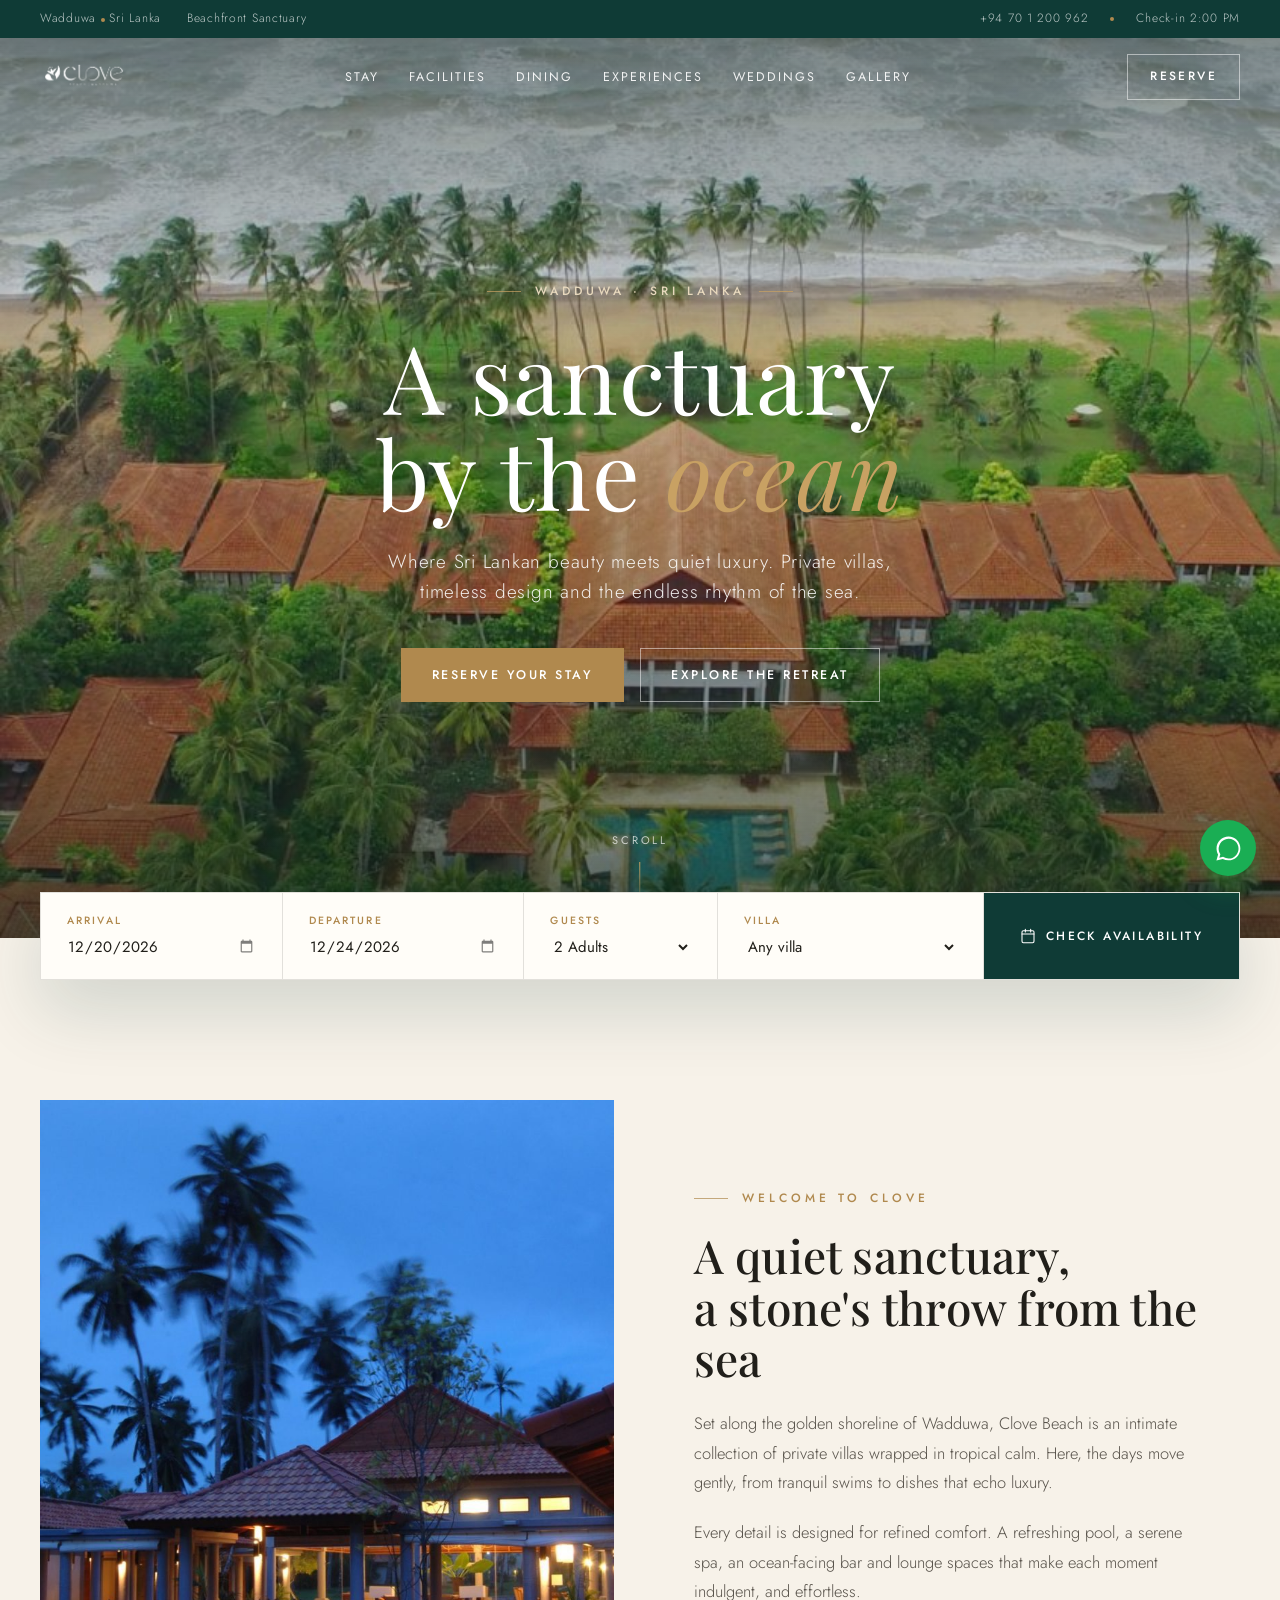
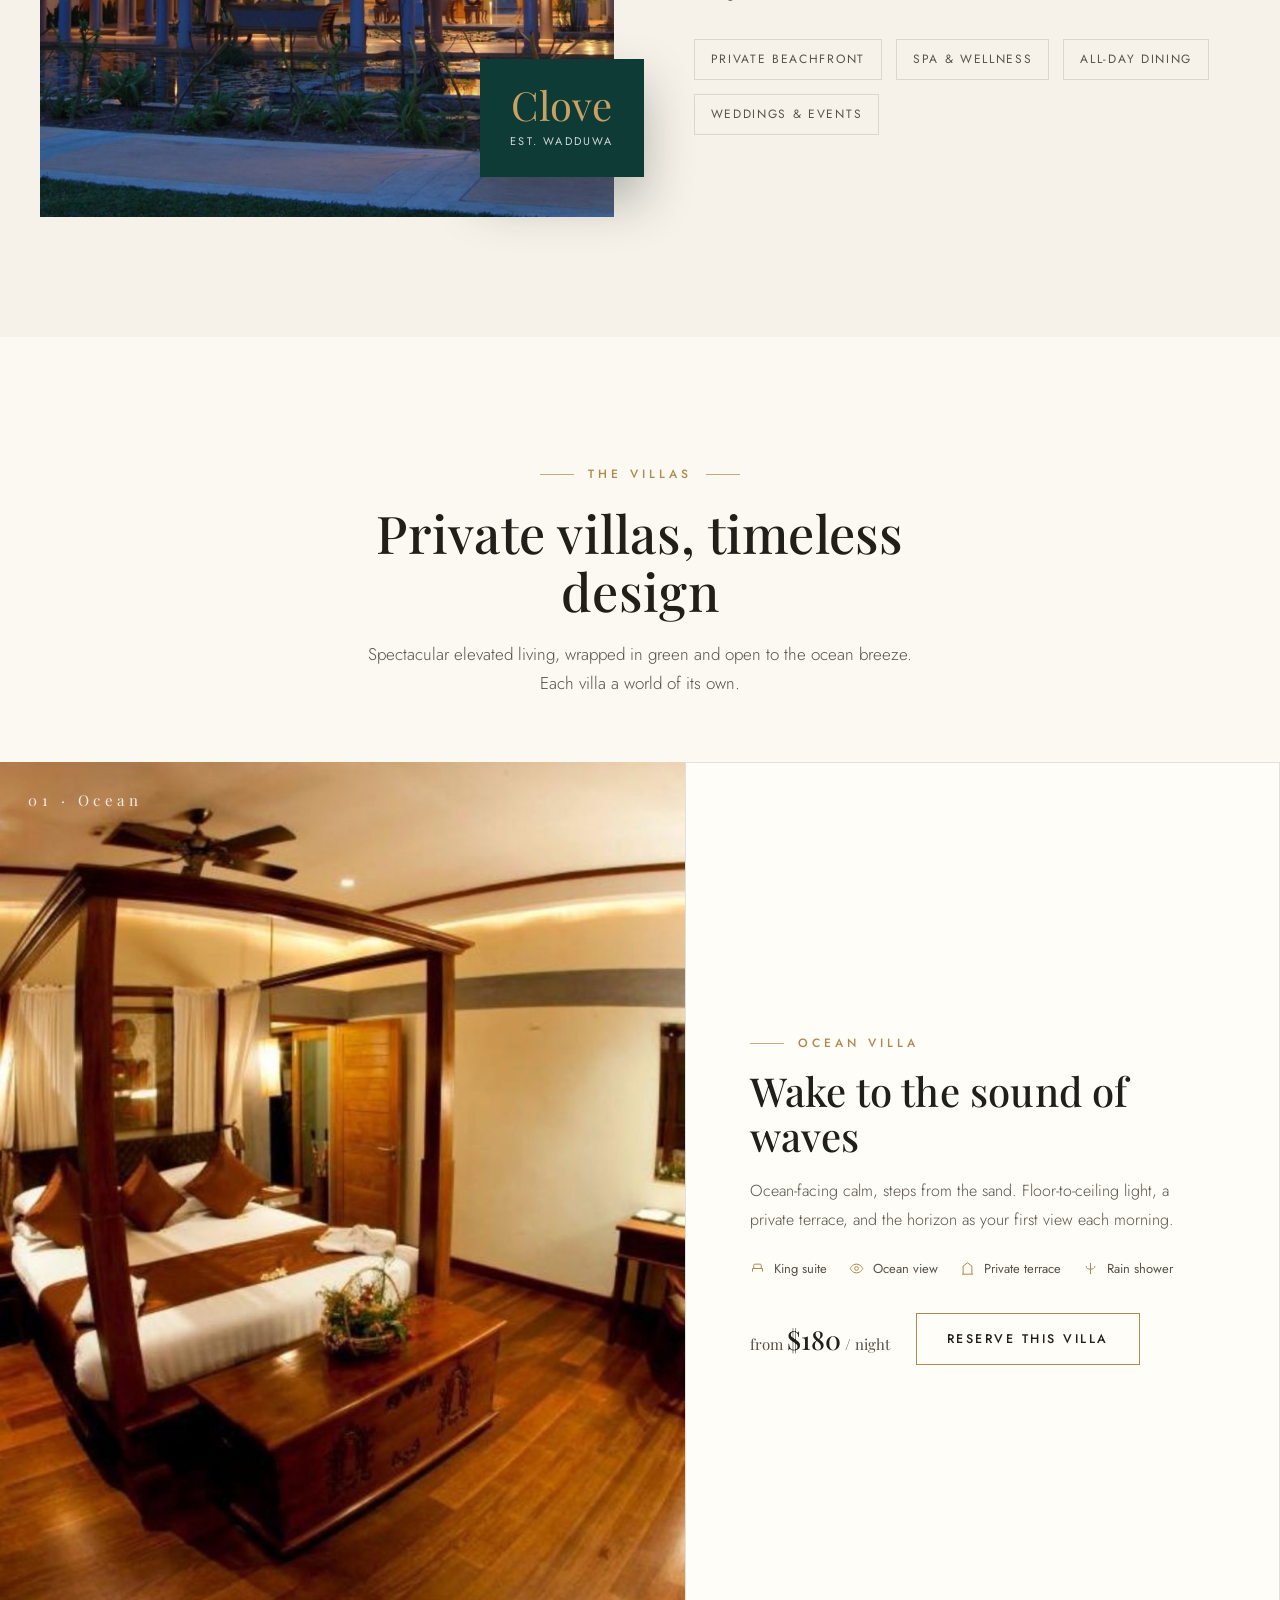
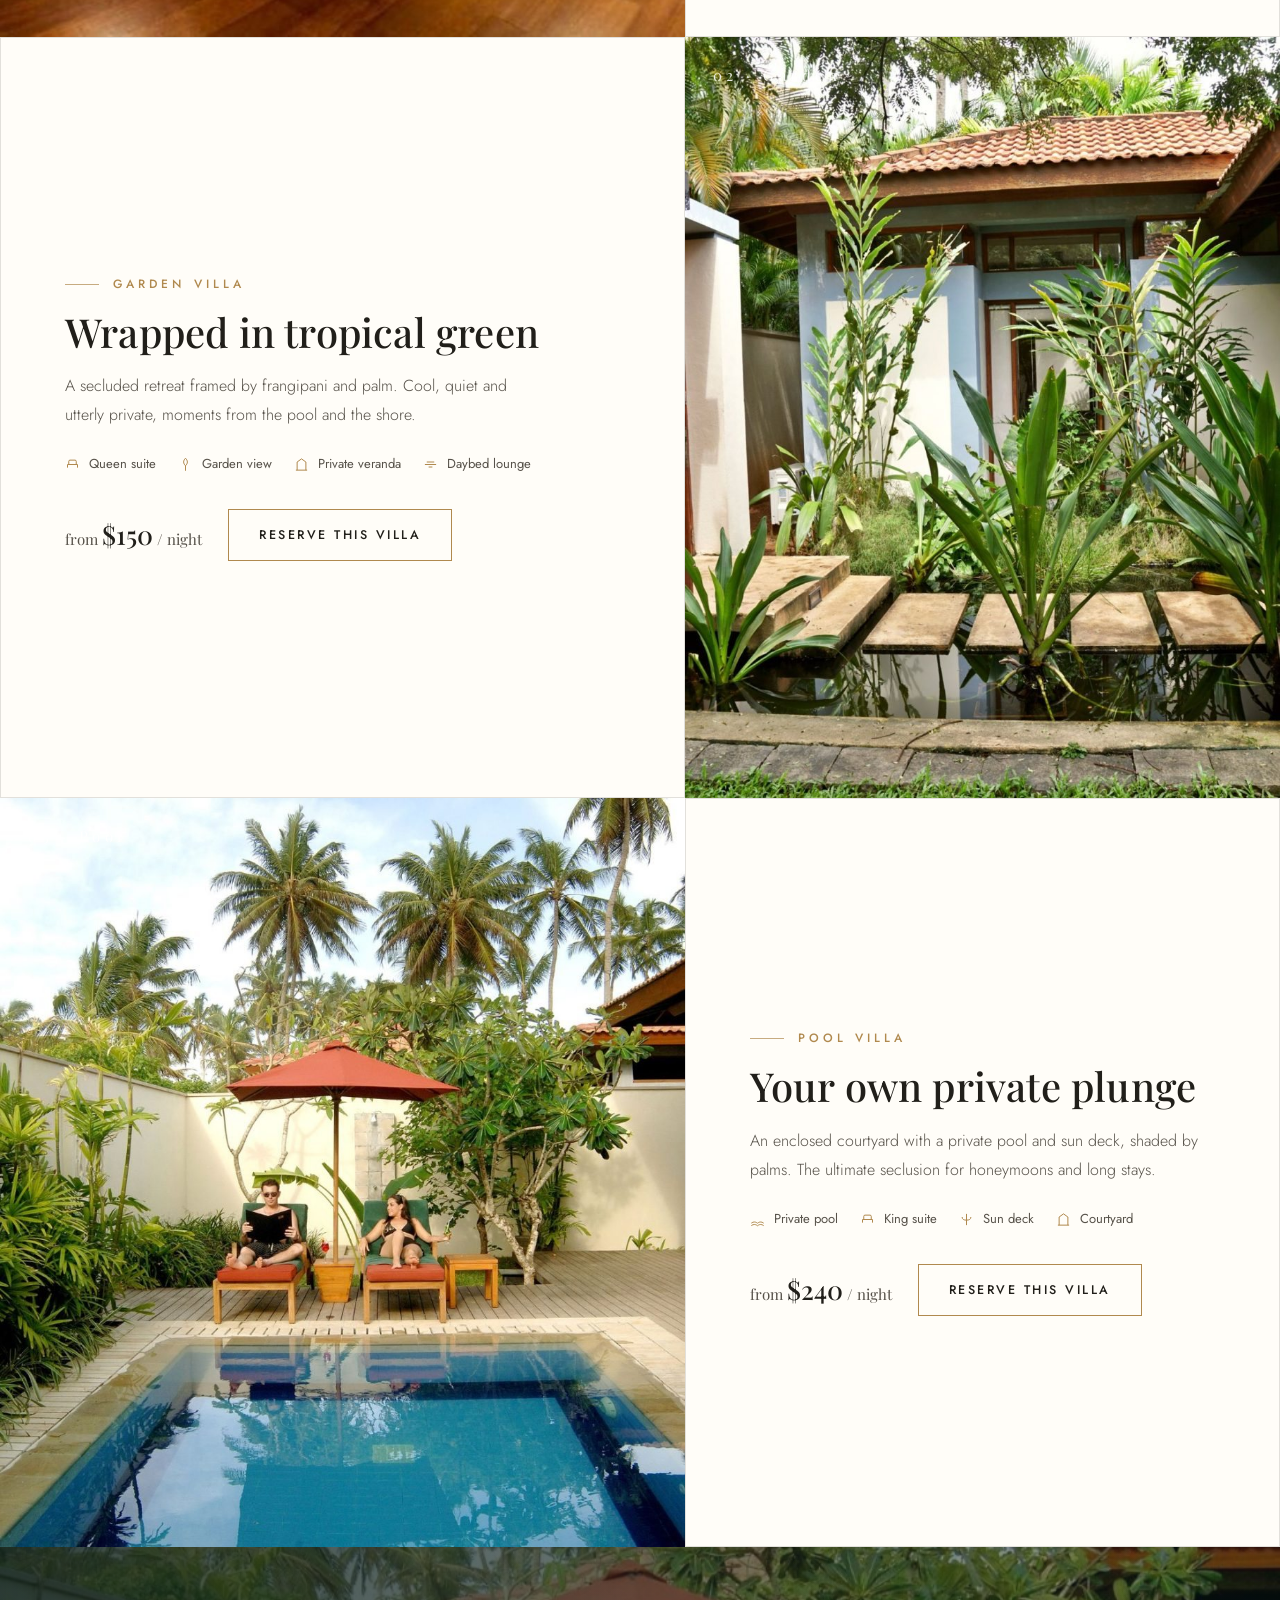
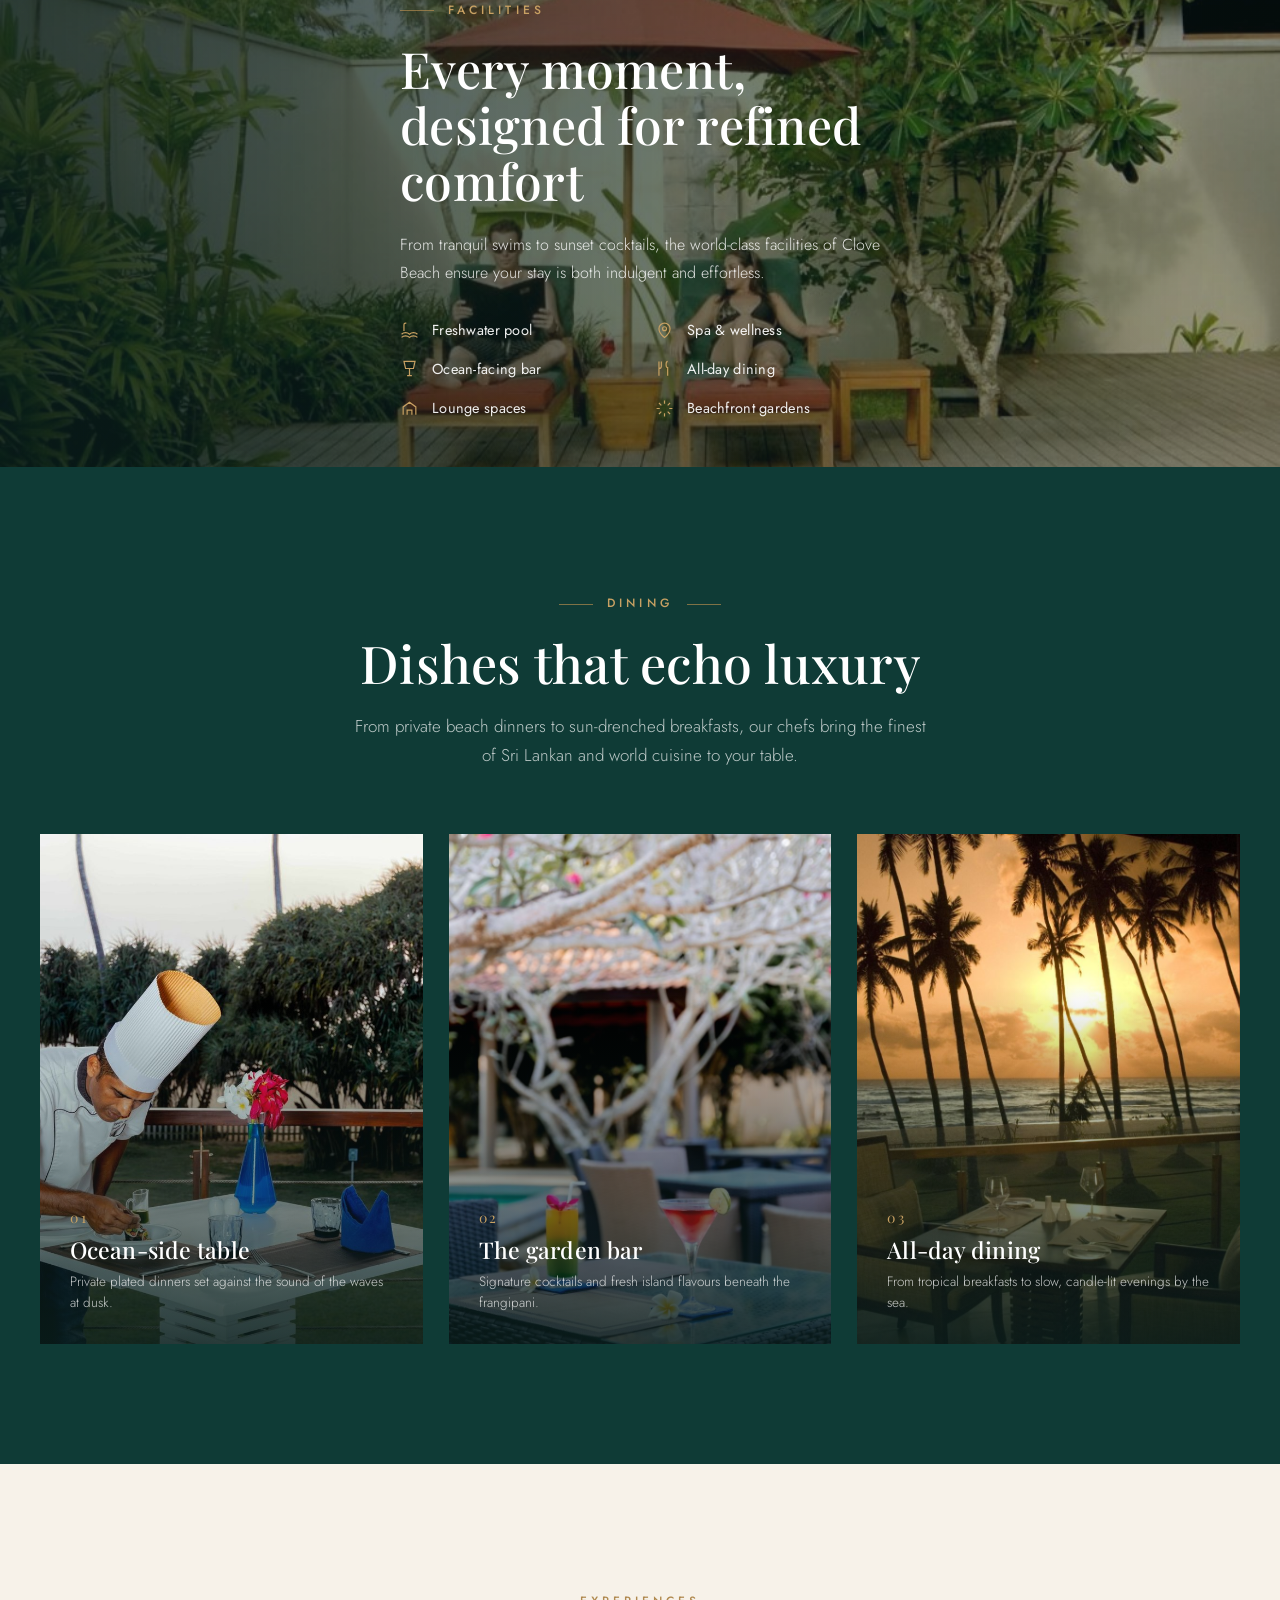
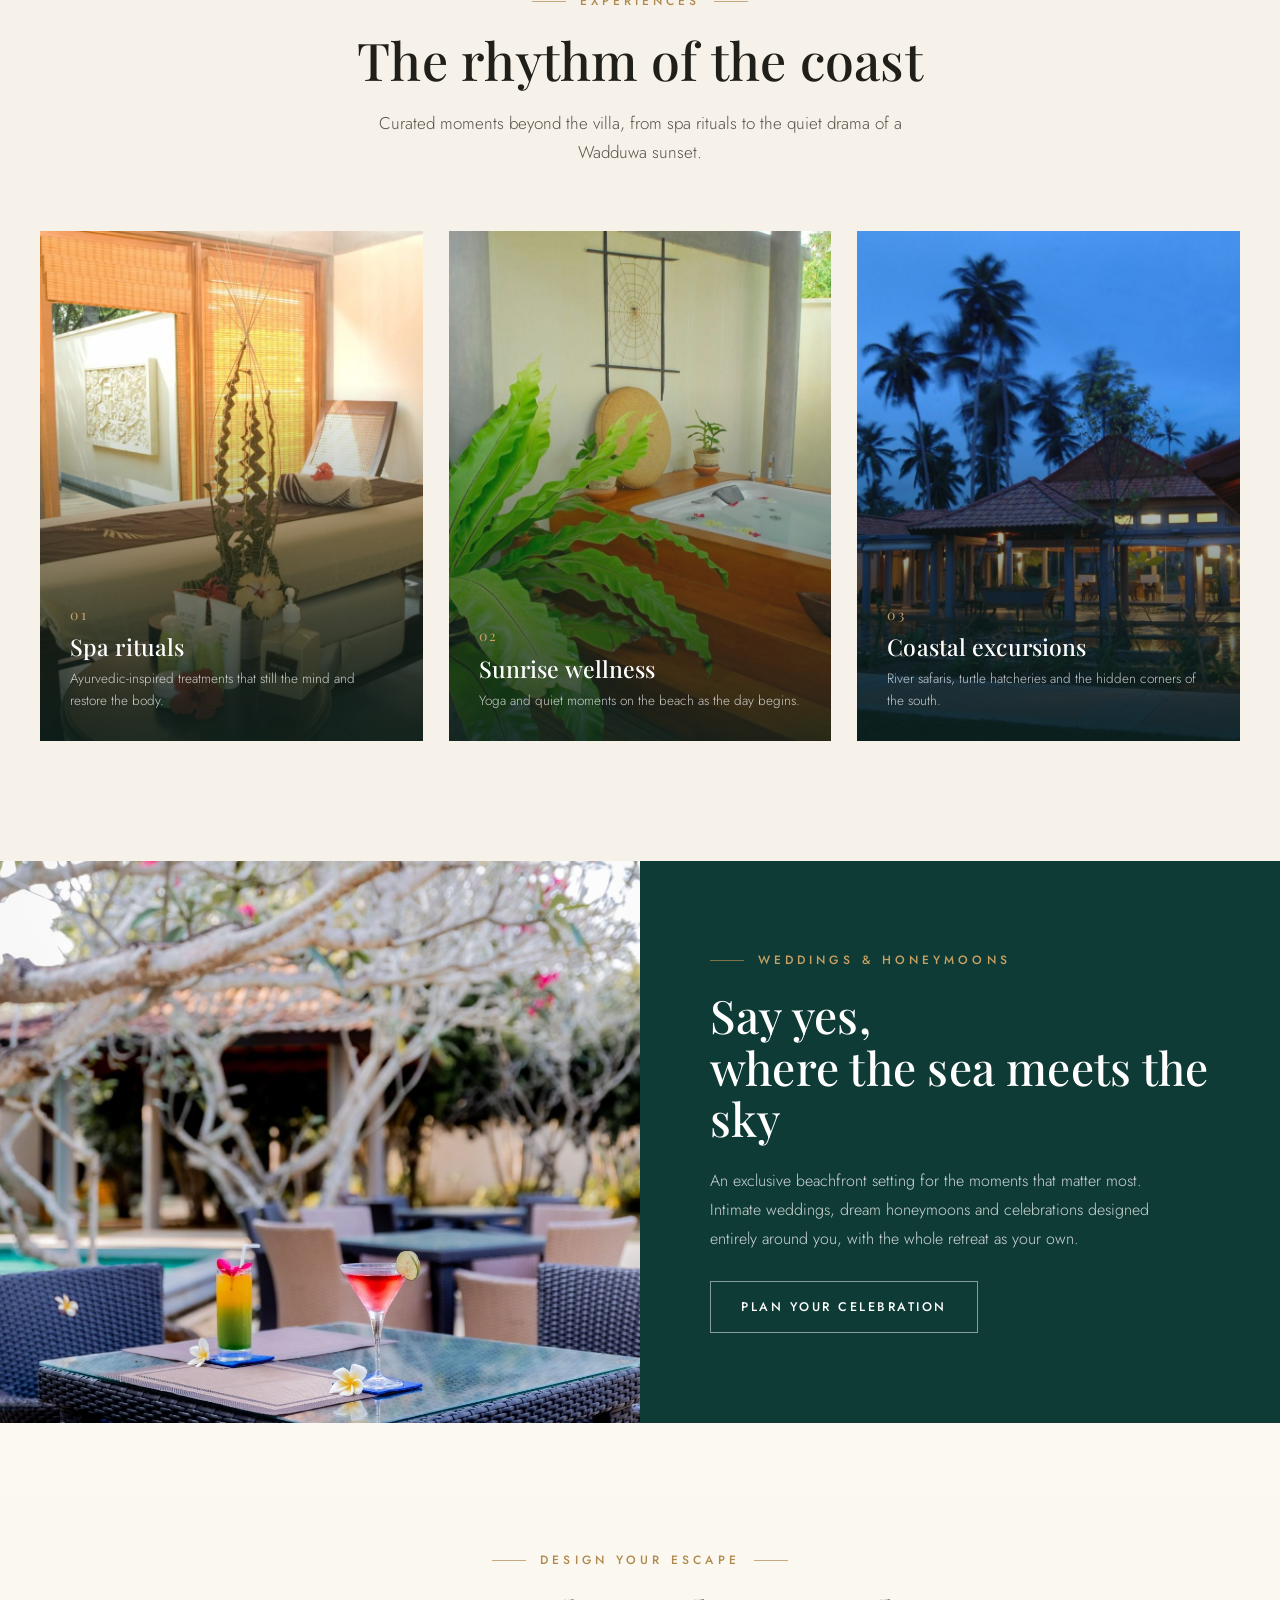
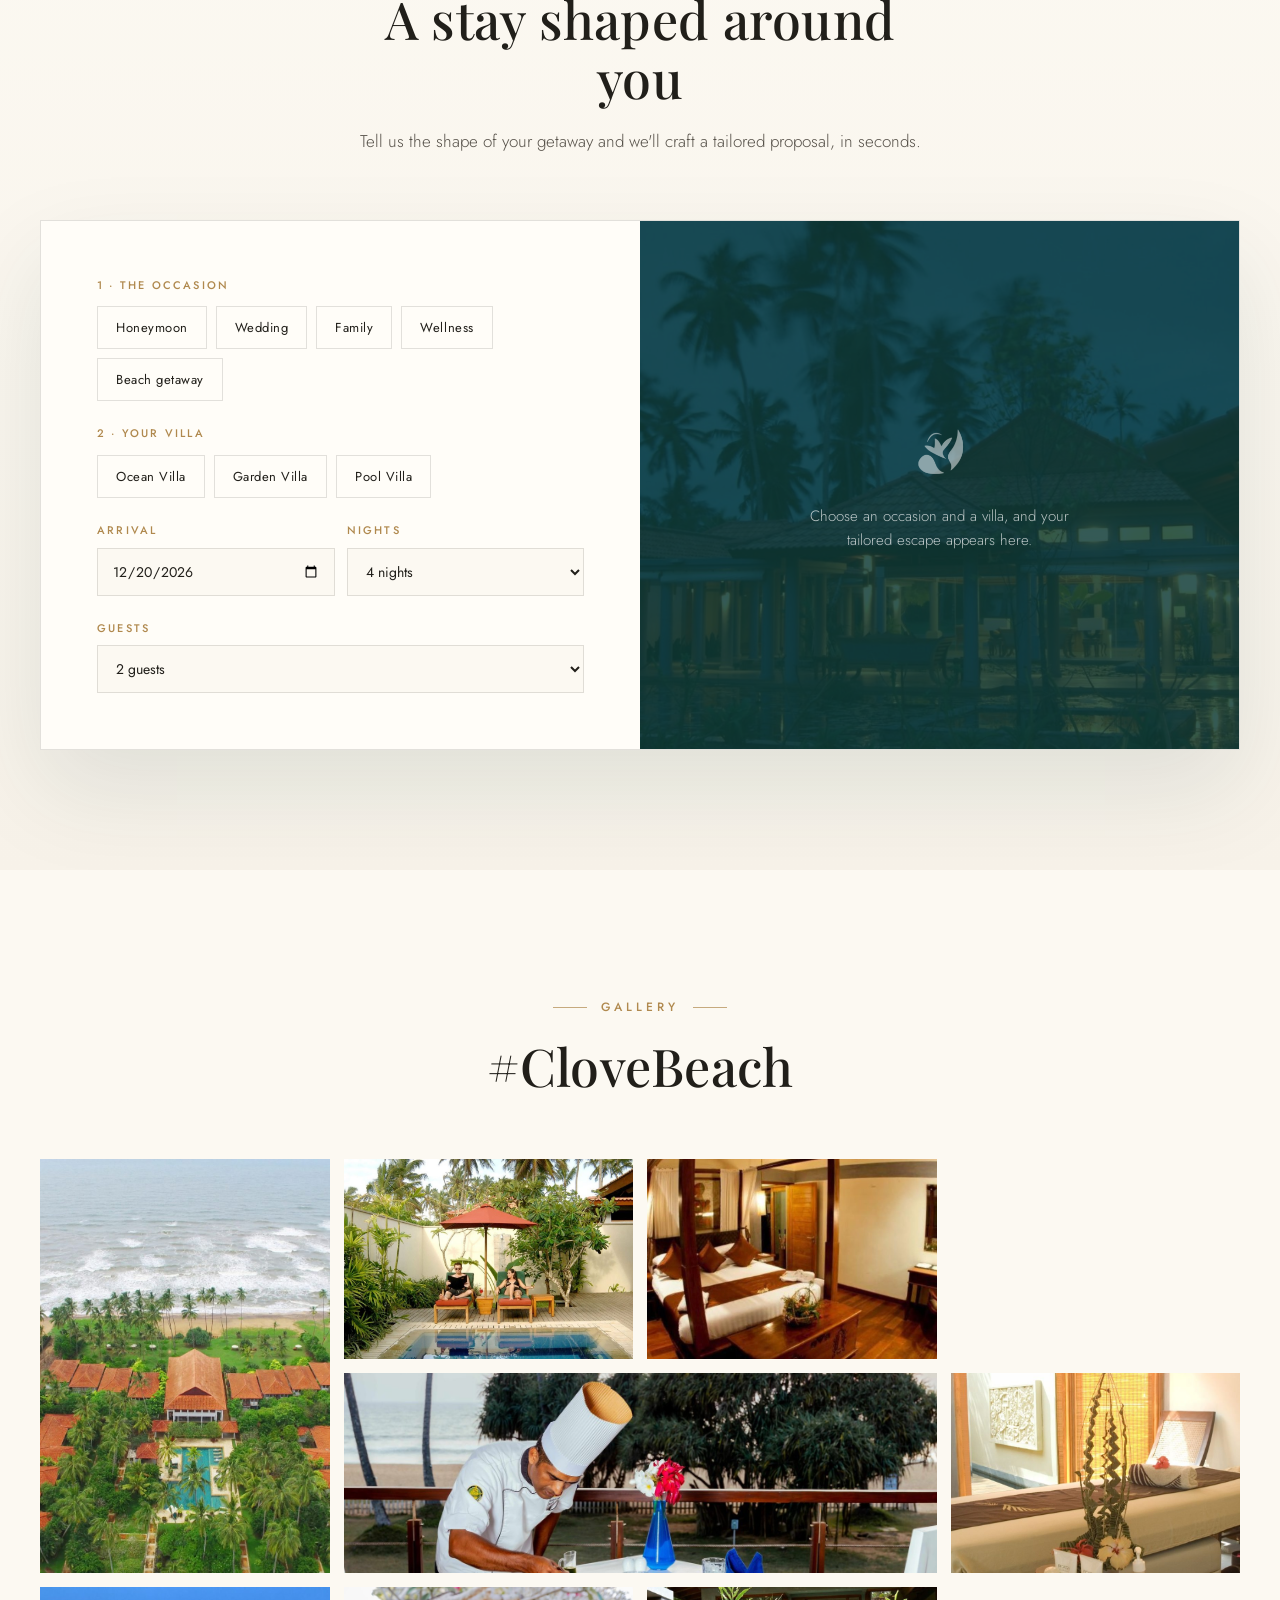
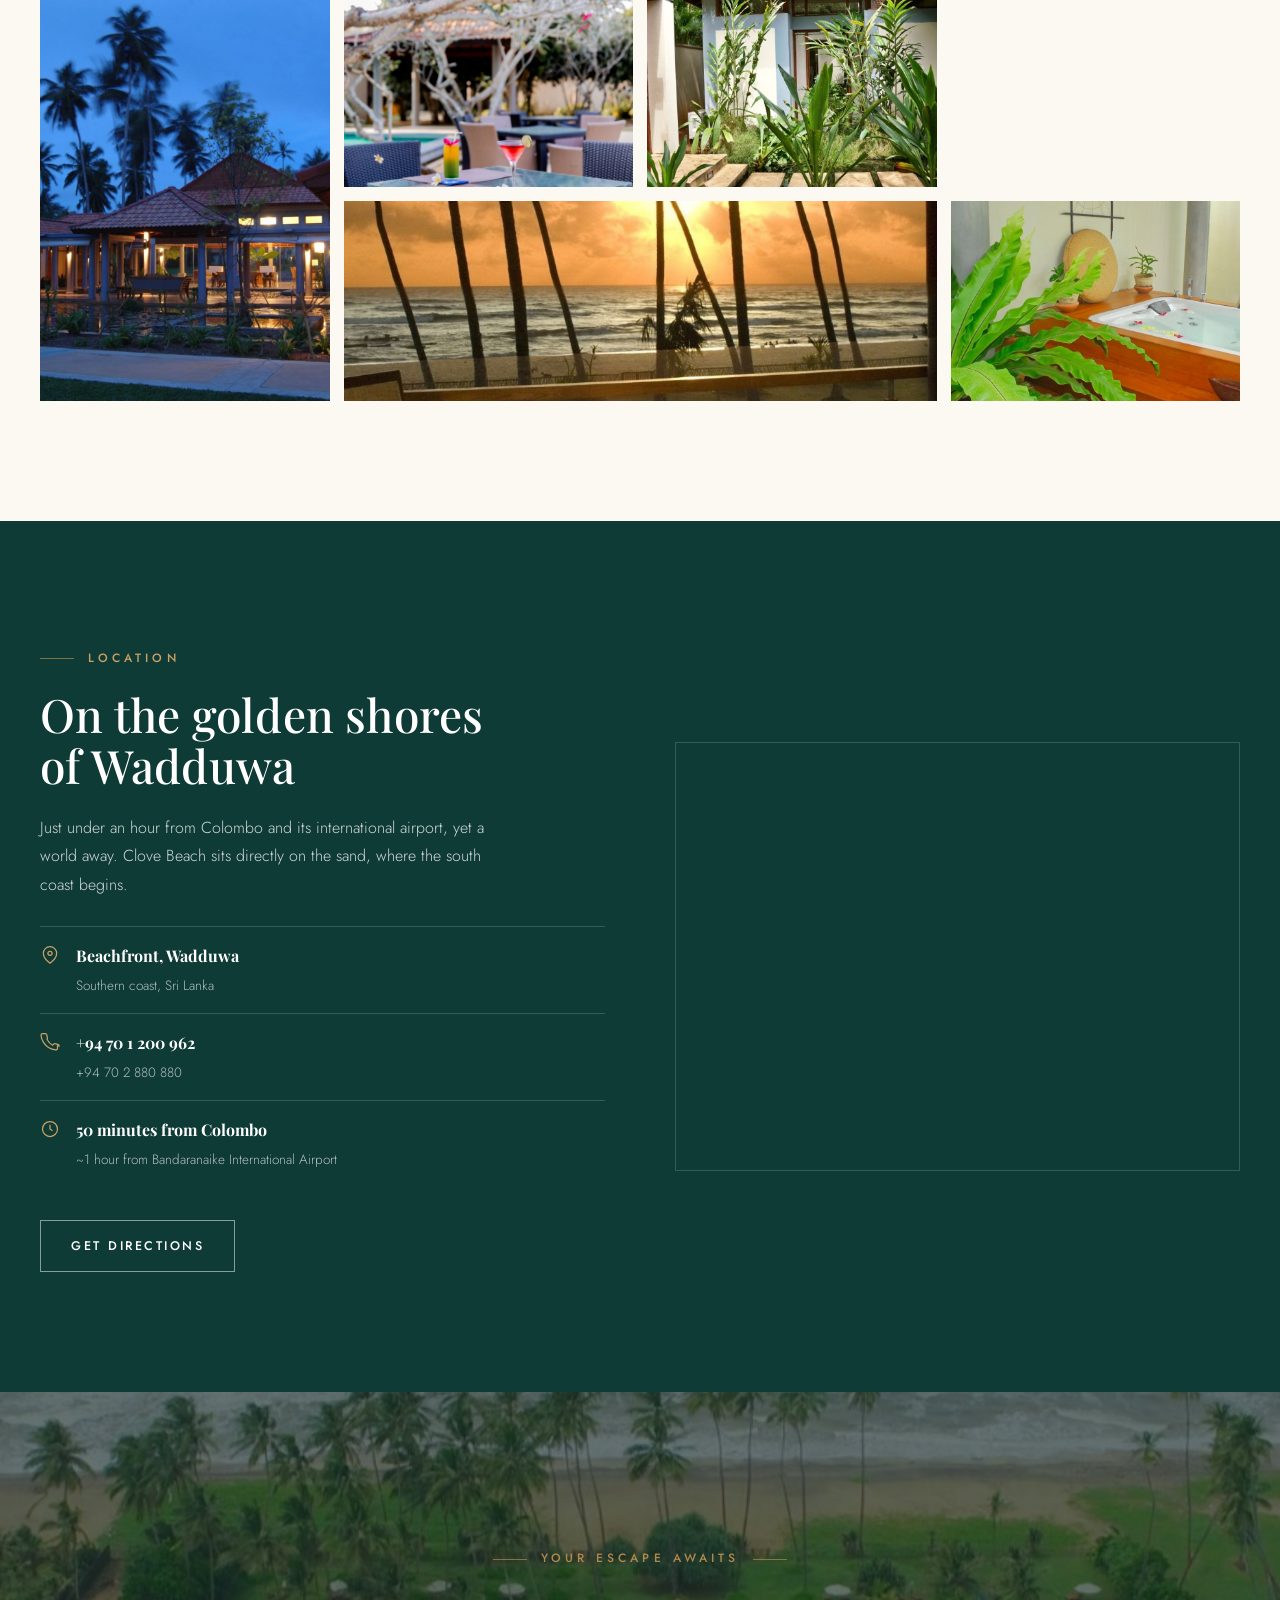
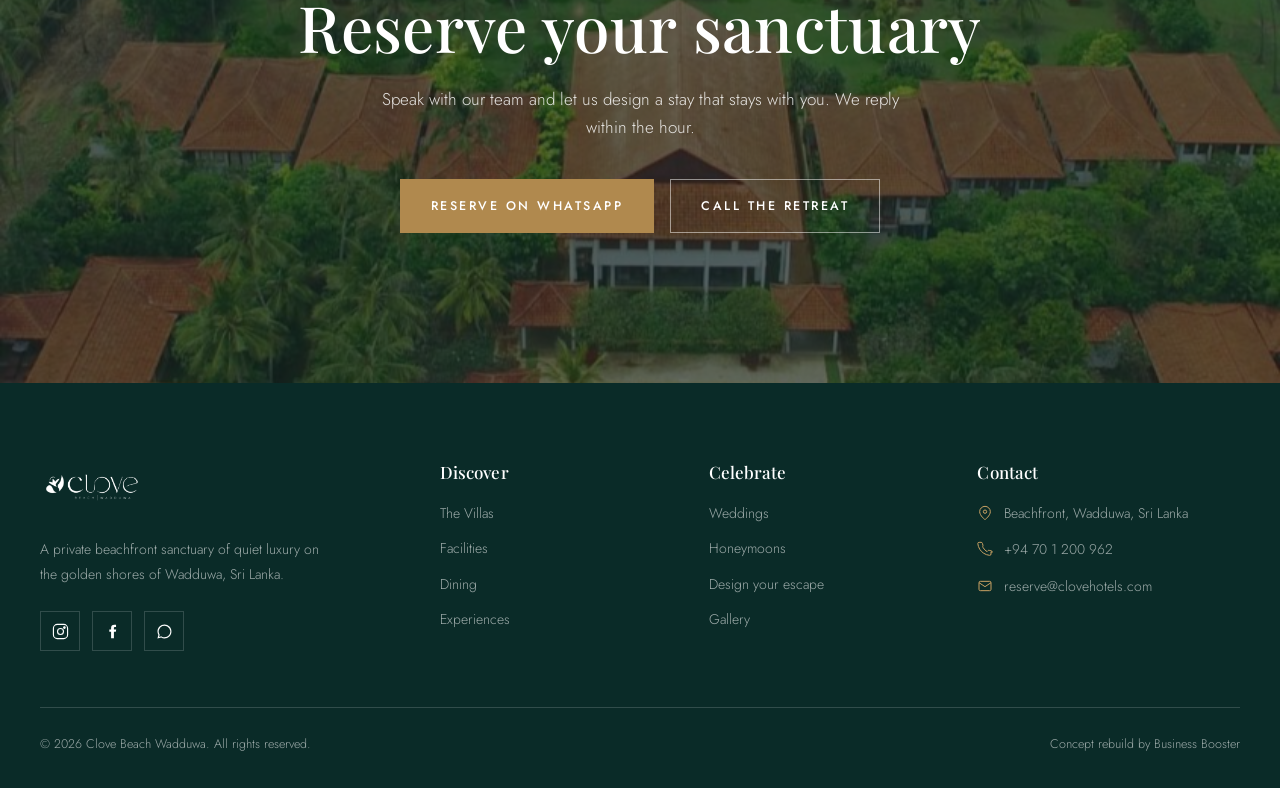
==== index.html @ df7c4aad "Clove Beach Wadduwa: world-class luxury hotel site with premium scroll motion, villas, escape planne" ====
<!DOCTYPE html>
<html lang="en">
<head>
<meta charset="UTF-8">
<meta name="viewport" content="width=device-width, initial-scale=1, viewport-fit=cover">
<meta http-equiv="Cache-Control" content="no-cache, no-store, must-revalidate">
<title>Clove Beach Wadduwa · A Sanctuary by the Ocean</title>
<meta name="description" content="Clove Beach, Wadduwa. A private beachfront sanctuary of quiet luxury in Sri Lanka. Ocean and garden villas, spa, all-day dining, weddings and honeymoons.">
<meta name="theme-color" content="#0f3b36">
<link rel="icon" type="image/png" href="assets/mark.png">
<meta property="og:title" content="Clove Beach Wadduwa · A Sanctuary by the Ocean">
<meta property="og:description" content="A private beachfront sanctuary of quiet luxury in Sri Lanka.">
<meta property="og:image" content="assets/aerial.jpg">
<link rel="preconnect" href="https://fonts.googleapis.com">
<link rel="preconnect" href="https://fonts.gstatic.com" crossorigin>
<link href="https://fonts.googleapis.com/css2?family=Playfair+Display:ital,wght@0,400;0,500;0,600;0,700;1,400;1,500&family=Jost:wght@300;400;500;600&display=swap" rel="stylesheet">
<style>
:root{
  --ink:#211f1a; --ink-2:#57524a; --ink-3:#8a8377;
  --bg:#f7f2e9; --cream:#fcf9f2; --surface:#fffdf8;
  --deep:#0f3b36; --deep-2:#0a2b28; --deep-soft:#164a44;
  --gold:#b0894e; --gold-2:#c8a163; --gold-soft:#e7d8bd;
  --sand:#eaddc7; --line:rgba(33,31,26,.13); --line-cream:rgba(255,255,255,.16);
  --r:2px; --maxw:1280px; --nav:78px;
  --disp:'Playfair Display',Georgia,serif;
  --sans:'Jost',-apple-system,system-ui,sans-serif;
  --ease:cubic-bezier(.22,.61,.36,1);
}
*{margin:0;padding:0;box-sizing:border-box}
html,body{overflow-x:clip;max-width:100%}
html{scroll-behavior:smooth}
body{font-family:var(--sans);color:var(--ink);background:var(--bg);line-height:1.6;font-weight:400;-webkit-font-smoothing:antialiased;text-rendering:optimizeLegibility}
img{display:block;max-width:100%}
a{color:inherit;text-decoration:none}
button{font-family:inherit;cursor:pointer;border:none;background:none;color:inherit}
input,select{font-family:inherit}
.wrap{max-width:var(--maxw);margin:0 auto;padding:0 40px}
h1,h2,h3,h4{font-family:var(--disp);font-weight:500;line-height:1.12;letter-spacing:.005em}
.serif-i{font-style:italic}
.eyebrow{font-family:var(--sans);font-weight:500;font-size:12px;letter-spacing:.34em;text-transform:uppercase;color:var(--gold);display:inline-flex;align-items:center;gap:14px}
.eyebrow::before{content:"";width:34px;height:1px;background:var(--gold);opacity:.7}
.eyebrow.center::after{content:"";width:34px;height:1px;background:var(--gold);opacity:.7}
.eyebrow.center{justify-content:center}
.btn{display:inline-flex;align-items:center;justify-content:center;gap:11px;font-family:var(--sans);font-weight:500;font-size:12.5px;letter-spacing:.2em;text-transform:uppercase;padding:16px 30px;border:1px solid var(--gold);color:var(--ink);background:transparent;transition:.4s var(--ease);position:relative;overflow:hidden}
.btn span{position:relative;z-index:2;transition:color .4s var(--ease)}
.btn::after{content:"";position:absolute;inset:0;background:var(--gold);transform:scaleX(0);transform-origin:left;transition:transform .45s var(--ease);z-index:1}
.btn:hover::after{transform:scaleX(1)}
.btn:hover span{color:#fff}
.btn-solid{background:var(--gold);color:#fff;border-color:var(--gold)}
.btn-solid::after{background:var(--deep)}
.btn-light{border-color:rgba(255,255,255,.5);color:#fff}
.btn-light::after{background:#fff}
.btn-light:hover span{color:var(--deep)}
.btn svg{position:relative;z-index:2;width:15px;height:15px}

/* ===== SCROLL PROGRESS ===== */
.progress{position:fixed;top:0;left:0;height:2px;background:linear-gradient(90deg,var(--gold),var(--gold-2));width:0;z-index:600;transition:width .1s linear}

/* ===== TOP BAR ===== */
.topbar{background:var(--deep);color:rgba(255,255,255,.72);font-size:12px;letter-spacing:.06em;font-weight:300}
.topbar .wrap{display:flex;align-items:center;justify-content:space-between;height:38px}
.topbar a{transition:.2s}.topbar a:hover{color:var(--gold-2)}
.topbar .l{display:flex;gap:26px}
.topbar .r{display:flex;gap:22px;align-items:center}
.topbar .dot{width:4px;height:4px;border-radius:50%;background:var(--gold);display:inline-block}

/* ===== HEADER ===== */
.header{position:fixed;top:0;left:0;right:0;z-index:500;transition:background .5s var(--ease),box-shadow .5s,transform .5s var(--ease);transform:translateY(38px)}
.header.stick{transform:translateY(0);background:rgba(247,242,233,.92);backdrop-filter:saturate(150%) blur(14px);box-shadow:0 1px 0 var(--line)}
.nav{height:var(--nav);display:flex;align-items:center;gap:30px}
.brand{display:flex;align-items:center;gap:12px}
.brand img{height:44px;width:auto;filter:brightness(0) invert(1);transition:filter .5s}
.header.stick .brand img{filter:none}
.nav-links{display:flex;gap:30px;margin:0 auto}
.nav-links a{font-size:12.5px;letter-spacing:.16em;text-transform:uppercase;font-weight:400;color:rgba(255,255,255,.9);position:relative;padding:6px 0;transition:color .4s}
.header.stick .nav-links a{color:var(--ink-2)}
.nav-links a::after{content:"";position:absolute;left:0;bottom:0;width:0;height:1px;background:var(--gold);transition:width .35s var(--ease)}
.nav-links a:hover{color:var(--gold)}
.nav-links a:hover::after{width:100%}
.nav-cta{font-size:12px;letter-spacing:.2em;text-transform:uppercase;font-weight:500;color:#fff;border:1px solid rgba(255,255,255,.5);padding:12px 22px;transition:.4s var(--ease)}
.header.stick .nav-cta{color:var(--ink);border-color:var(--gold)}
.nav-cta:hover{background:var(--gold);border-color:var(--gold);color:#fff}
.hamb{display:none;width:44px;height:44px;place-items:center;color:#fff}
.header.stick .hamb{color:var(--ink)}
.hamb svg{width:26px;height:26px}

/* ===== HERO ===== */
.hero{position:relative;height:100vh;min-height:660px;overflow:hidden;display:flex;align-items:center;color:#fff}
.hero-bg{position:absolute;inset:-8% 0 -8% 0;z-index:1;will-change:transform}
.hero-bg img{width:100%;height:100%;object-fit:cover}
.hero::after{content:"";position:absolute;inset:0;z-index:2;background:linear-gradient(180deg,rgba(10,30,28,.5) 0%,rgba(10,30,28,.18) 34%,rgba(10,30,28,.42) 78%,rgba(10,30,28,.68) 100%)}
.hero-in{position:relative;z-index:3;width:100%;text-align:center}
.hero .eyebrow{color:#e7d8bd}
.hero .eyebrow::before,.hero .eyebrow::after{background:var(--gold-2)}
.hero h1{font-size:clamp(44px,7.4vw,104px);font-weight:400;line-height:1.02;margin:26px 0 0;letter-spacing:.01em}
.hero h1 em{font-style:italic;color:var(--gold-2)}
.hero-sub{font-weight:300;font-size:clamp(15px,1.7vw,19px);letter-spacing:.04em;max-width:560px;margin:26px auto 0;color:rgba(255,255,255,.9)}
.hero-cta{display:flex;gap:16px;justify-content:center;margin-top:40px;flex-wrap:wrap}
.scrollcue{position:absolute;left:50%;bottom:30px;transform:translateX(-50%);z-index:3;color:rgba(255,255,255,.7);font-size:11px;letter-spacing:.25em;text-transform:uppercase;display:flex;flex-direction:column;align-items:center;gap:12px}
.scrollcue .ln{width:1px;height:46px;background:linear-gradient(180deg,var(--gold-2),transparent);position:relative;overflow:hidden}
.scrollcue .ln::after{content:"";position:absolute;top:-46px;left:0;width:1px;height:46px;background:#fff;animation:cue 2.4s var(--ease) infinite}
@keyframes cue{0%{top:-46px}60%,100%{top:46px}}

/* ===== RESERVATION BAR ===== */
.resv{position:relative;z-index:20;margin-top:-46px}
.resv-in{background:var(--surface);box-shadow:0 30px 70px rgba(15,59,54,.16);border:1px solid var(--line);display:grid;grid-template-columns:1fr 1fr .8fr 1.1fr auto;align-items:stretch}
.resv-f{padding:20px 26px;border-right:1px solid var(--line);display:flex;flex-direction:column;gap:5px;justify-content:center}
.resv-f label{font-size:10.5px;letter-spacing:.2em;text-transform:uppercase;color:var(--gold);font-weight:500}
.resv-f input,.resv-f select{border:none;background:transparent;font-size:15px;font-weight:400;color:var(--ink);outline:none;font-family:var(--sans);width:100%}
.resv-f input::-webkit-calendar-picker-indicator{opacity:.5}
.resv-btn{background:var(--deep);color:#fff;padding:0 36px;font-size:12px;letter-spacing:.2em;text-transform:uppercase;font-weight:500;display:flex;align-items:center;justify-content:center;gap:10px;transition:.4s var(--ease)}
.resv-btn:hover{background:var(--gold)}
.resv-btn svg{width:16px;height:16px}

/* ===== SECTIONS ===== */
.sect{padding:120px 0}
.sect-head{text-align:center;max-width:660px;margin:0 auto 64px}
.sect-head h2{font-size:clamp(32px,4.4vw,52px);margin:20px 0 0}
.sect-head p{color:var(--ink-2);font-weight:300;font-size:17px;margin-top:20px;line-height:1.7}

/* intro split */
.intro{display:grid;grid-template-columns:1.05fr 1fr;gap:80px;align-items:center}
.intro-media{position:relative}
.intro-media .im{overflow:hidden}
.intro-media img{width:100%;aspect-ratio:4/5;object-fit:cover;transition:transform 1.4s var(--ease)}
.intro-media .badge{position:absolute;right:-30px;bottom:40px;background:var(--deep);color:#fff;padding:26px 30px;text-align:center;box-shadow:0 24px 50px rgba(10,30,28,.3)}
.intro-media .badge .n{font-family:var(--disp);font-size:40px;line-height:1;color:var(--gold-2)}
.intro-media .badge .t{font-size:11px;letter-spacing:.2em;text-transform:uppercase;margin-top:8px;color:rgba(255,255,255,.8)}
.intro-text h2{font-size:clamp(30px,3.8vw,46px);margin:22px 0 24px}
.intro-text p{color:var(--ink-2);font-weight:300;font-size:16.5px;line-height:1.8;margin-bottom:20px;max-width:520px}
.intro-feats{display:flex;gap:14px;flex-wrap:wrap;margin-top:32px}
.intro-feats span{font-size:12px;letter-spacing:.14em;text-transform:uppercase;color:var(--ink-2);border:1px solid var(--line);padding:10px 16px}

/* villas */
.villas{background:var(--cream)}
.villa{display:grid;grid-template-columns:1.15fr 1fr;gap:0;align-items:stretch;margin-bottom:0}
.villa:nth-child(even) .villa-media{order:2}
.villa-media{overflow:hidden;min-height:520px;position:relative}
.villa-media img{width:100%;height:100%;object-fit:cover;transition:transform 1.6s var(--ease)}
.villa:hover .villa-media img{transform:scale(1.06)}
.villa-media .idx{position:absolute;top:26px;left:28px;font-family:var(--disp);font-size:15px;letter-spacing:.3em;color:rgba(255,255,255,.85);z-index:2}
.villa-body{background:var(--surface);padding:66px 64px;display:flex;flex-direction:column;justify-content:center;border:1px solid var(--line)}
.villa-body .eyebrow{margin-bottom:16px}
.villa-body h3{font-size:clamp(28px,3.4vw,40px)}
.villa-body p{color:var(--ink-2);font-weight:300;line-height:1.8;margin:18px 0 24px;max-width:460px}
.villa-amen{display:flex;flex-wrap:wrap;gap:9px 22px;margin-bottom:34px}
.villa-amen li{list-style:none;font-size:13px;color:var(--ink-2);display:flex;align-items:center;gap:9px}
.villa-amen svg{width:15px;height:15px;color:var(--gold)}
.villa-foot{display:flex;align-items:center;gap:26px;flex-wrap:wrap}
.villa-price{font-family:var(--disp);font-size:15px;color:var(--ink-2)}
.villa-price b{color:var(--ink);font-size:26px;font-weight:500}

/* experiences band (dark) */
.dark{background:var(--deep);color:#fff;position:relative;overflow:hidden}
.dark .sect-head p{color:rgba(255,255,255,.72)}
.dark .eyebrow{color:var(--gold-2)}
.exp-grid{display:grid;grid-template-columns:repeat(3,1fr);gap:26px}
.exp{position:relative;overflow:hidden;aspect-ratio:3/4;display:flex;align-items:flex-end}
.exp img{position:absolute;inset:0;width:100%;height:100%;object-fit:cover;transition:transform 1.4s var(--ease)}
.exp::after{content:"";position:absolute;inset:0;background:linear-gradient(180deg,transparent 30%,rgba(10,30,28,.85))}
.exp:hover img{transform:scale(1.07)}
.exp-b{position:relative;z-index:2;padding:30px}
.exp-b .no{font-family:var(--disp);color:var(--gold-2);font-size:14px;letter-spacing:.2em}
.exp-b h4{font-size:23px;margin:8px 0 8px;color:#fff}
.exp-b p{font-size:13.5px;color:rgba(255,255,255,.76);font-weight:300;line-height:1.6}

/* facilities parallax band */
.para{position:relative;min-height:520px;display:flex;align-items:center;color:#fff;overflow:hidden}
.para-bg{position:absolute;inset:-12% 0;z-index:1;will-change:transform}
.para-bg img{width:100%;height:100%;object-fit:cover}
.para::after{content:"";position:absolute;inset:0;z-index:2;background:linear-gradient(90deg,rgba(10,30,28,.82),rgba(10,30,28,.4))}
.para-in{position:relative;z-index:3;max-width:560px}
.para-in .eyebrow{color:var(--gold-2)}
.para-in h2{font-size:clamp(32px,4.2vw,50px);margin:20px 0 22px}
.para-in p{color:rgba(255,255,255,.85);font-weight:300;line-height:1.8;margin-bottom:30px}
.fac-list{display:grid;grid-template-columns:1fr 1fr;gap:16px 30px}
.fac-list li{list-style:none;display:flex;align-items:center;gap:13px;font-size:14.5px;letter-spacing:.02em;color:rgba(255,255,255,.92)}
.fac-list svg{width:19px;height:19px;color:var(--gold-2);flex-shrink:0}

/* weddings split */
.wed{display:grid;grid-template-columns:1fr 1fr;align-items:stretch}
.wed-media{overflow:hidden;min-height:560px}
.wed-media img{width:100%;height:100%;object-fit:cover;transition:transform 1.6s var(--ease)}
.wed:hover .wed-media img{transform:scale(1.05)}
.wed-body{background:var(--deep);color:#fff;padding:90px 70px;display:flex;flex-direction:column;justify-content:center}
.wed-body .eyebrow{color:var(--gold-2)}
.wed-body h2{font-size:clamp(30px,3.6vw,46px);margin:20px 0 22px}
.wed-body p{color:rgba(255,255,255,.8);font-weight:300;line-height:1.8;margin-bottom:28px;max-width:460px}

/* planner (smart feature) */
.planner{background:linear-gradient(180deg,var(--cream),var(--bg))}
.planner-card{background:var(--surface);border:1px solid var(--line);box-shadow:0 40px 90px rgba(15,59,54,.1);display:grid;grid-template-columns:1fr 1fr}
.planner-l{padding:56px 56px}
.planner-l .eyebrow{margin-bottom:16px}
.planner-l h2{font-size:clamp(28px,3.4vw,42px);margin-bottom:14px}
.planner-l>p{color:var(--ink-2);font-weight:300;line-height:1.7;margin-bottom:30px;max-width:420px}
.p-step{margin-bottom:24px}
.p-step .pl{font-size:11px;letter-spacing:.2em;text-transform:uppercase;color:var(--gold);font-weight:500;margin-bottom:12px}
.p-opts{display:flex;flex-wrap:wrap;gap:9px}
.p-chip{border:1px solid var(--line);padding:11px 18px;font-size:13px;letter-spacing:.04em;color:var(--ink);transition:.3s var(--ease);background:transparent}
.p-chip:hover{border-color:var(--gold)}
.p-chip.sel{background:var(--deep);border-color:var(--deep);color:#fff}
.p-row{display:grid;grid-template-columns:1fr 1fr;gap:12px}
.p-field label{display:block;font-size:11px;letter-spacing:.2em;text-transform:uppercase;color:var(--gold);font-weight:500;margin-bottom:8px}
.p-field input,.p-field select{width:100%;border:1px solid var(--line);background:var(--cream);padding:12px 14px;font-size:14px;color:var(--ink);outline:none;transition:.2s}
.p-field input:focus,.p-field select:focus{border-color:var(--gold)}
.planner-r{position:relative;background:var(--deep);color:#fff;padding:56px 50px;display:flex;flex-direction:column;justify-content:center;overflow:hidden}
.planner-r::before{content:"";position:absolute;inset:0;background:url('assets/arrival.jpg') center/cover;opacity:.16}
.planner-r>*{position:relative;z-index:2}
.pr-empty{text-align:center;color:rgba(255,255,255,.7)}
.pr-empty .mk{width:66px;height:66px;margin:0 auto 20px;opacity:.5}
.pr-empty p{font-weight:300;font-size:15px;max-width:280px;margin:0 auto}
.pr-head .eyebrow{color:var(--gold-2)}
.pr-head h3{font-size:30px;margin:14px 0 6px}
.pr-head .sub{color:rgba(255,255,255,.72);font-size:14px;font-weight:300;margin-bottom:26px}
.pr-incl{list-style:none;margin-bottom:30px}
.pr-incl li{display:flex;gap:13px;align-items:flex-start;padding:11px 0;border-top:1px solid var(--line-cream);font-size:14px;font-weight:300;color:rgba(255,255,255,.9)}
.pr-incl svg{width:17px;height:17px;color:var(--gold-2);flex-shrink:0;margin-top:2px}
.pr-note{font-size:12px;color:rgba(255,255,255,.6);text-align:center;margin-top:16px;font-weight:300}

/* gallery */
.gal-grid{display:grid;grid-template-columns:repeat(4,1fr);grid-auto-rows:200px;gap:14px}
.gal-item{overflow:hidden;position:relative;cursor:pointer}
.gal-item img{width:100%;height:100%;object-fit:cover;transition:transform 1s var(--ease)}
.gal-item::after{content:"";position:absolute;inset:0;background:rgba(10,30,28,0);transition:.4s}
.gal-item:hover img{transform:scale(1.08)}
.gal-item:hover::after{background:rgba(10,30,28,.28)}
.gal-item .zoom{position:absolute;inset:0;display:grid;place-items:center;color:#fff;opacity:0;transition:.4s;z-index:2}
.gal-item:hover .zoom{opacity:1}
.gal-item .zoom svg{width:30px;height:30px}
.g-tall{grid-row:span 2}.g-wide{grid-column:span 2}

/* location */
.loc{background:var(--deep);color:#fff}
.loc-grid{display:grid;grid-template-columns:1fr 1fr;gap:70px;align-items:center}
.loc-info .eyebrow{color:var(--gold-2)}
.loc-info h2{font-size:clamp(30px,3.6vw,46px);margin:20px 0 22px}
.loc-info p{color:rgba(255,255,255,.8);font-weight:300;line-height:1.8;margin-bottom:26px;max-width:460px}
.loc-rows{margin-bottom:32px}
.loc-rows .lr{display:flex;gap:16px;padding:16px 0;border-top:1px solid var(--line-cream)}
.loc-rows svg{width:20px;height:20px;color:var(--gold-2);flex-shrink:0;margin-top:2px}
.loc-rows b{display:block;font-family:var(--disp);font-size:16px;margin-bottom:3px}
.loc-rows span{color:rgba(255,255,255,.68);font-size:13.5px;font-weight:300}
.loc-map{overflow:hidden;border:1px solid var(--line-cream);min-height:420px}
.loc-map iframe{width:100%;height:100%;min-height:420px;border:0;filter:grayscale(.3) contrast(1.05)}

/* reserve cta */
.cta{position:relative;text-align:center;color:#fff;padding:150px 0;overflow:hidden}
.cta-bg{position:absolute;inset:-10% 0;z-index:1;will-change:transform}
.cta-bg img{width:100%;height:100%;object-fit:cover}
.cta::after{content:"";position:absolute;inset:0;z-index:2;background:rgba(10,30,28,.62)}
.cta-in{position:relative;z-index:3}
.cta-in h2{font-size:clamp(34px,5vw,64px);margin:22px 0 24px}
.cta-in p{font-weight:300;font-size:17px;color:rgba(255,255,255,.85);max-width:520px;margin:0 auto 38px}
.cta-in .hero-cta{margin-top:0}

/* footer */
footer{background:var(--deep-2);color:rgba(255,255,255,.6);padding:80px 0 34px}
.foot-grid{display:grid;grid-template-columns:1.6fr 1fr 1fr 1.2fr;gap:50px}
.foot-brand img{height:52px;filter:brightness(0) invert(1);margin-bottom:22px}
.foot-brand p{font-weight:300;line-height:1.8;font-size:14px;max-width:280px}
.foot-soc{display:flex;gap:12px;margin-top:24px}
.foot-soc a{width:40px;height:40px;border:1px solid var(--line-cream);display:grid;place-items:center;color:#fff;transition:.3s}
.foot-soc a:hover{background:var(--gold);border-color:var(--gold)}
.foot-soc svg{width:17px;height:17px}
.foot-col h4{font-family:var(--disp);color:#fff;font-size:17px;margin-bottom:20px;font-weight:500}
.foot-col a,.foot-col div{display:block;font-size:14px;font-weight:300;margin-bottom:13px;transition:.2s}
.foot-col a:hover{color:var(--gold-2)}
.foot-contact div{display:flex;gap:11px;font-size:14px;font-weight:300;margin-bottom:14px}
.foot-contact svg{width:16px;height:16px;color:var(--gold-2);flex-shrink:0;margin-top:3px}
.foot-bot{border-top:1px solid var(--line-cream);margin-top:56px;padding-top:26px;display:flex;justify-content:space-between;gap:16px;flex-wrap:wrap;font-size:12.5px;font-weight:300}

/* WhatsApp fab */
.wa-fab{position:fixed;right:24px;bottom:24px;z-index:140;width:56px;height:56px;border-radius:50%;background:#1aae54;box-shadow:0 10px 30px rgba(26,174,84,.4);display:grid;place-items:center;transition:.25s}
.wa-fab:hover{transform:scale(1.08)}
.wa-fab svg{width:29px;height:29px;color:#fff}

/* lightbox */
.lb{position:fixed;inset:0;z-index:700;background:rgba(8,24,22,.94);display:grid;place-items:center;opacity:0;visibility:hidden;transition:.35s;padding:40px}
.lb.open{opacity:1;visibility:visible}
.lb img{max-width:90vw;max-height:86vh;object-fit:contain;box-shadow:0 30px 80px rgba(0,0,0,.5)}
.lb .x,.lb .nav-b{position:absolute;color:#fff;background:rgba(255,255,255,.1);border:1px solid rgba(255,255,255,.25);width:52px;height:52px;border-radius:50%;display:grid;place-items:center;transition:.25s}
.lb .x:hover,.lb .nav-b:hover{background:var(--gold);border-color:var(--gold)}
.lb .x{top:28px;right:28px}.lb .x svg{width:22px;height:22px}
.lb .prev{left:28px;top:50%;transform:translateY(-50%)}.lb .next{right:28px;top:50%;transform:translateY(-50%)}
.lb .nav-b svg{width:22px;height:22px}

/* mobile drawer */
.mscrim{position:fixed;inset:0;background:rgba(10,30,28,.5);backdrop-filter:blur(3px);z-index:540;opacity:0;visibility:hidden;transition:.3s}
.mscrim.open{opacity:1;visibility:visible}
.mmenu{position:fixed;top:0;right:0;height:100%;width:320px;max-width:88vw;background:var(--deep);z-index:550;padding:34px 34px;opacity:0;visibility:hidden;transform:translateX(-16px);transition:transform .4s var(--ease),opacity .3s,visibility .3s;pointer-events:none}
.mmenu.open{opacity:1;visibility:visible;transform:none;pointer-events:auto}
.mmenu .mx{position:absolute;top:24px;right:24px;color:#fff;width:40px;height:40px;display:grid;place-items:center}
.mmenu .mx svg{width:24px;height:24px}
.mmenu img{height:44px;filter:brightness(0) invert(1);margin-bottom:40px}
.mmenu a{display:block;font-family:var(--disp);font-size:24px;color:#fff;padding:13px 0;border-bottom:1px solid var(--line-cream);transition:.2s}
.mmenu a:hover{color:var(--gold-2);padding-left:8px}
.mmenu .btn{margin-top:28px;width:100%}

/* reveal (gated) */
.reveal-on [data-rv]{opacity:0;transform:translateY(38px);transition:opacity 1s var(--ease),transform 1s var(--ease)}
.reveal-on [data-rv].in{opacity:1;transform:none}
.reveal-on [data-rv="fade"]{transform:none}
.reveal-on [data-rv].in[style]{transition-delay:inherit}
@media(prefers-reduced-motion:reduce){*{animation-duration:.01ms!important;transition-duration:.05ms!important}.hero-bg,.para-bg,.cta-bg{transform:none!important}}

/* ===== RESPONSIVE ===== */
@media(max-width:1024px){
  .wrap{padding:0 28px}
  .nav-links{display:none}
  .hamb{display:grid}
  .intro{grid-template-columns:1fr;gap:44px}
  .intro-media .badge{right:20px}
  .villa,.wed{grid-template-columns:1fr}
  .villa:nth-child(even) .villa-media{order:0}
  .villa-media,.wed-media{min-height:340px}
  .villa-body{padding:46px 34px}
  .wed-body{padding:56px 34px}
  .exp-grid{grid-template-columns:1fr 1fr}
  .planner-card{grid-template-columns:1fr}
  .loc-grid{grid-template-columns:1fr;gap:40px}
  .foot-grid{grid-template-columns:1fr 1fr;gap:36px}
  .resv-in{grid-template-columns:1fr 1fr}
  .resv-btn{grid-column:1/-1;padding:18px}
}
@media(max-width:600px){
  :root{--nav:64px}
  .wrap{padding:0 20px}
  .topbar{display:none}
  .sect{padding:78px 0}
  .header{transform:none}
  .header.stick{transform:none}
  .hero{min-height:88vh}
  .hero-cta .btn{padding:14px 22px;font-size:11px}
  .resv{margin-top:-20px}
  .resv-in{grid-template-columns:1fr}
  .resv-f{border-right:none;border-bottom:1px solid var(--line)}
  .intro-media .badge{right:16px;bottom:16px;padding:18px 20px}
  .intro-media .badge .n{font-size:30px}
  .planner-l,.planner-r{padding:38px 26px}
  .exp-grid{grid-template-columns:1fr}
  .fac-list{grid-template-columns:1fr}
  .gal-grid{grid-template-columns:1fr 1fr;grid-auto-rows:150px}
  .g-wide{grid-column:span 2}
  .foot-grid{grid-template-columns:1fr}
  .sect-head{margin-bottom:44px}
  .p-row{grid-template-columns:1fr}
  .lb .prev{left:14px}.lb .next{right:14px}
  .wa-fab{right:16px;bottom:16px}
}
</style>
</head>
<body>

<div class="progress" id="progress"></div>

<!-- TOP BAR -->
<div class="topbar">
  <div class="wrap">
    <div class="l"><span>Wadduwa <span class="dot"></span> Sri Lanka</span><span>Beachfront Sanctuary</span></div>
    <div class="r"><a href="tel:+94701200962">+94 70 1 200 962</a><span class="dot"></span><a href="#reserve">Check-in 2:00 PM</a></div>
  </div>
</div>

<!-- HEADER -->
<header class="header" id="header">
  <div class="wrap nav">
    <a href="#" class="brand"><img src="assets/logo.png" alt="Clove Beach Wadduwa"></a>
    <nav class="nav-links">
      <a href="#stay">Stay</a><a href="#facilities">Facilities</a><a href="#dining">Dining</a>
      <a href="#experiences">Experiences</a><a href="#weddings">Weddings</a><a href="#gallery">Gallery</a>
    </nav>
    <a href="#reserve" class="nav-cta">Reserve</a>
    <button class="hamb" id="hamb" aria-label="Menu"><svg viewBox="0 0 24 24" fill="none" stroke="currentColor" stroke-width="1.4"><path d="M3 6h18M3 12h18M3 18h18"/></svg></button>
  </div>
</header>

<!-- HERO -->
<section class="hero">
  <div class="hero-bg" id="heroBg"><img src="assets/aerial.jpg" alt="Aerial view of Clove Beach Wadduwa"></div>
  <div class="wrap hero-in">
    <span class="eyebrow center" data-rv="fade">Wadduwa · Sri Lanka</span>
    <h1 data-rv="fade" style="transition-delay:.1s">A sanctuary<br>by the <em>ocean</em></h1>
    <p class="hero-sub" data-rv="fade" style="transition-delay:.24s">Where Sri Lankan beauty meets quiet luxury. Private villas, timeless design and the endless rhythm of the sea.</p>
    <div class="hero-cta" data-rv="fade" style="transition-delay:.36s">
      <a href="#reserve" class="btn btn-solid"><span>Reserve your stay</span></a>
      <a href="#stay" class="btn btn-light"><span>Explore the retreat</span></a>
    </div>
  </div>
  <a href="#stay" class="scrollcue"><span>Scroll</span><span class="ln"></span></a>
</section>

<!-- RESERVATION BAR -->
<div class="wrap resv" id="reserveBar">
  <div class="resv-in" data-rv="fade">
    <div class="resv-f"><label>Arrival</label><input type="date" id="rvIn"></div>
    <div class="resv-f"><label>Departure</label><input type="date" id="rvOut"></div>
    <div class="resv-f"><label>Guests</label>
      <select id="rvGuests"><option>2 Adults</option><option>1 Adult</option><option>2 Adults, 1 Child</option><option>2 Adults, 2 Children</option><option>4 Adults</option></select>
    </div>
    <div class="resv-f"><label>Villa</label>
      <select id="rvVilla"><option>Any villa</option><option>Ocean Villa</option><option>Garden Villa</option><option>Pool Villa</option></select>
    </div>
    <button class="resv-btn" onclick="checkAvailability()"><svg viewBox="0 0 24 24" fill="none" stroke="currentColor" stroke-width="1.6" stroke-linecap="round"><path d="M8 2v4M16 2v4M3 9h18"/><rect x="3" y="4" width="18" height="18" rx="2"/></svg>Check availability</button>
  </div>
</div>

<!-- INTRO -->
<section class="sect">
  <div class="wrap intro">
    <div class="intro-media" data-rv>
      <div class="im"><img src="assets/arrival.jpg" alt="Clove Beach at dusk"></div>
      <div class="badge"><div class="n">Clove</div><div class="t">Est. Wadduwa</div></div>
    </div>
    <div class="intro-text">
      <span class="eyebrow" data-rv>Welcome to Clove</span>
      <h2 data-rv style="transition-delay:.08s">A quiet sanctuary,<br>a stone's throw from the sea</h2>
      <p data-rv style="transition-delay:.16s">Set along the golden shoreline of Wadduwa, Clove Beach is an intimate collection of private villas wrapped in tropical calm. Here, the days move gently, from tranquil swims to dishes that echo luxury.</p>
      <p data-rv style="transition-delay:.22s">Every detail is designed for refined comfort. A refreshing pool, a serene spa, an ocean-facing bar and lounge spaces that make each moment indulgent, and effortless.</p>
      <div class="intro-feats" data-rv style="transition-delay:.3s">
        <span>Private Beachfront</span><span>Spa &amp; Wellness</span><span>All-day Dining</span><span>Weddings &amp; Events</span>
      </div>
    </div>
  </div>
</section>

<!-- STAY / VILLAS -->
<section class="sect villas" id="stay" style="padding-bottom:0">
  <div class="wrap sect-head">
    <span class="eyebrow center" data-rv="fade">The Villas</span>
    <h2 data-rv="fade" style="transition-delay:.08s">Private villas, timeless design</h2>
    <p data-rv="fade" style="transition-delay:.16s">Spectacular elevated living, wrapped in green and open to the ocean breeze. Each villa a world of its own.</p>
  </div>
  <div class="wrap" style="padding:0">
    <div class="villa" data-rv="fade">
      <div class="villa-media"><span class="idx">01 · Ocean</span><img src="assets/villa-ocean.jpg" alt="Ocean Villa"></div>
      <div class="villa-body">
        <span class="eyebrow">Ocean Villa</span>
        <h3>Wake to the sound of waves</h3>
        <p>Ocean-facing calm, steps from the sand. Floor-to-ceiling light, a private terrace, and the horizon as your first view each morning.</p>
        <ul class="villa-amen">
          <li><svg viewBox="0 0 24 24" fill="none" stroke="currentColor" stroke-width="1.6"><path d="M4 12h16"/><path d="M6 12V7a2 2 0 0 1 2-2h8a2 2 0 0 1 2 2v5M4 12v5m16-5v5"/></svg>King suite</li>
          <li><svg viewBox="0 0 24 24" fill="none" stroke="currentColor" stroke-width="1.6"><path d="M2 12s3-7 10-7 10 7 10 7-3 7-10 7S2 12 2 12z"/><circle cx="12" cy="12" r="3"/></svg>Ocean view</li>
          <li><svg viewBox="0 0 24 24" fill="none" stroke="currentColor" stroke-width="1.6"><path d="M3 21h18M5 21V8l7-5 7 5v13"/></svg>Private terrace</li>
          <li><svg viewBox="0 0 24 24" fill="none" stroke="currentColor" stroke-width="1.6"><path d="M12 3v18M5 8c0 4 3 5 7 5M19 8c0 4-3 5-7 5"/></svg>Rain shower</li>
        </ul>
        <div class="villa-foot">
          <div class="villa-price">from <b>$180</b> / night</div>
          <button class="btn" onclick="enquireVilla('Ocean Villa')"><span>Reserve this villa</span></button>
        </div>
      </div>
    </div>
    <div class="villa" data-rv="fade">
      <div class="villa-media"><span class="idx">02 · Garden</span><img src="assets/villa-garden.jpg" alt="Garden Villa"></div>
      <div class="villa-body">
        <span class="eyebrow">Garden Villa</span>
        <h3>Wrapped in tropical green</h3>
        <p>A secluded retreat framed by frangipani and palm. Cool, quiet and utterly private, moments from the pool and the shore.</p>
        <ul class="villa-amen">
          <li><svg viewBox="0 0 24 24" fill="none" stroke="currentColor" stroke-width="1.6"><path d="M4 12h16"/><path d="M6 12V7a2 2 0 0 1 2-2h8a2 2 0 0 1 2 2v5M4 12v5m16-5v5"/></svg>Queen suite</li>
          <li><svg viewBox="0 0 24 24" fill="none" stroke="currentColor" stroke-width="1.6"><path d="M12 2C8 6 8 10 12 14c4-4 4-8 0-12z"/><path d="M12 14v8"/></svg>Garden view</li>
          <li><svg viewBox="0 0 24 24" fill="none" stroke="currentColor" stroke-width="1.6"><path d="M3 21h18M5 21V8l7-5 7 5v13"/></svg>Private veranda</li>
          <li><svg viewBox="0 0 24 24" fill="none" stroke="currentColor" stroke-width="1.6"><path d="M3 12h18M6 8h12M9 16h6"/></svg>Daybed lounge</li>
        </ul>
        <div class="villa-foot">
          <div class="villa-price">from <b>$150</b> / night</div>
          <button class="btn" onclick="enquireVilla('Garden Villa')"><span>Reserve this villa</span></button>
        </div>
      </div>
    </div>
    <div class="villa" data-rv="fade">
      <div class="villa-media"><span class="idx">03 · Pool</span><img src="assets/pool.jpg" alt="Pool Villa"></div>
      <div class="villa-body">
        <span class="eyebrow">Pool Villa</span>
        <h3>Your own private plunge</h3>
        <p>An enclosed courtyard with a private pool and sun deck, shaded by palms. The ultimate seclusion for honeymoons and long stays.</p>
        <ul class="villa-amen">
          <li><svg viewBox="0 0 24 24" fill="none" stroke="currentColor" stroke-width="1.6"><path d="M2 18s2-2 5-2 5 2 5 2 2-2 5-2 5 2 5 2M2 22s2-2 5-2 5 2 5 2 2-2 5-2 5 2 5 2"/></svg>Private pool</li>
          <li><svg viewBox="0 0 24 24" fill="none" stroke="currentColor" stroke-width="1.6"><path d="M4 12h16"/><path d="M6 12V7a2 2 0 0 1 2-2h8a2 2 0 0 1 2 2v5M4 12v5m16-5v5"/></svg>King suite</li>
          <li><svg viewBox="0 0 24 24" fill="none" stroke="currentColor" stroke-width="1.6"><path d="M12 3v18M5 8c0 4 3 5 7 5M19 8c0 4-3 5-7 5"/></svg>Sun deck</li>
          <li><svg viewBox="0 0 24 24" fill="none" stroke="currentColor" stroke-width="1.6"><path d="M3 21h18M5 21V8l7-5 7 5v13"/></svg>Courtyard</li>
        </ul>
        <div class="villa-foot">
          <div class="villa-price">from <b>$240</b> / night</div>
          <button class="btn" onclick="enquireVilla('Pool Villa')"><span>Reserve this villa</span></button>
        </div>
      </div>
    </div>
  </div>
</section>

<!-- FACILITIES parallax -->
<section class="para" id="facilities">
  <div class="para-bg" data-para><img src="assets/pool.jpg" alt="Pool at Clove Beach"></div>
  <div class="wrap para-in">
    <span class="eyebrow" data-rv>Facilities</span>
    <h2 data-rv style="transition-delay:.08s">Every moment,<br>designed for refined comfort</h2>
    <p data-rv style="transition-delay:.16s">From tranquil swims to sunset cocktails, the world-class facilities of Clove Beach ensure your stay is both indulgent and effortless.</p>
    <ul class="fac-list" data-rv style="transition-delay:.24s">
      <li><svg viewBox="0 0 24 24" fill="none" stroke="currentColor" stroke-width="1.5"><path d="M2 18s2-2 5-2 5 2 5 2 2-2 5-2 5 2 5 2M2 22s2-2 5-2 5 2 5 2 2-2 5-2 5 2 5 2M5 14V6a2 2 0 0 1 2-2h1"/></svg>Freshwater pool</li>
      <li><svg viewBox="0 0 24 24" fill="none" stroke="currentColor" stroke-width="1.5"><path d="M12 22c4-3 7-6 7-11a7 7 0 0 0-14 0c0 5 3 8 7 11z"/><circle cx="12" cy="11" r="2.5"/></svg>Spa &amp; wellness</li>
      <li><svg viewBox="0 0 24 24" fill="none" stroke="currentColor" stroke-width="1.5"><path d="M5 3h14l-2 9H7L5 3zM9 21h6M12 12v9"/></svg>Ocean-facing bar</li>
      <li><svg viewBox="0 0 24 24" fill="none" stroke="currentColor" stroke-width="1.5"><path d="M5 3v18M8 3v6a3 3 0 0 1-3 3M16 3c-1.5 0-2 2-2 4s.5 4 2 4v10"/></svg>All-day dining</li>
      <li><svg viewBox="0 0 24 24" fill="none" stroke="currentColor" stroke-width="1.5"><path d="M4 20V10l8-6 8 6v10M9 20v-6h6v6"/></svg>Lounge spaces</li>
      <li><svg viewBox="0 0 24 24" fill="none" stroke="currentColor" stroke-width="1.5"><path d="M12 2v4M12 18v4M2 12h4M18 12h4M5 5l3 3M16 16l3 3M19 5l-3 3M8 16l-3 3"/></svg>Beachfront gardens</li>
    </ul>
  </div>
</section>

<!-- DINING dark -->
<section class="sect dark" id="dining">
  <div class="wrap sect-head">
    <span class="eyebrow center" data-rv="fade">Dining</span>
    <h2 data-rv="fade" style="transition-delay:.08s">Dishes that echo luxury</h2>
    <p data-rv="fade" style="transition-delay:.16s">From private beach dinners to sun-drenched breakfasts, our chefs bring the finest of Sri Lankan and world cuisine to your table.</p>
  </div>
  <div class="wrap exp-grid">
    <div class="exp" data-rv="fade"><img src="assets/dining.jpg" alt="Beachfront fine dining"><div class="exp-b"><div class="no">01</div><h4>Ocean-side table</h4><p>Private plated dinners set against the sound of the waves at dusk.</p></div></div>
    <div class="exp" data-rv="fade" style="transition-delay:.1s"><img src="assets/bar.jpg" alt="Cocktail bar"><div class="exp-b"><div class="no">02</div><h4>The garden bar</h4><p>Signature cocktails and fresh island flavours beneath the frangipani.</p></div></div>
    <div class="exp" data-rv="fade" style="transition-delay:.2s"><img src="assets/dining-2.jpg" alt="All-day dining"><div class="exp-b"><div class="no">03</div><h4>All-day dining</h4><p>From tropical breakfasts to slow, candle-lit evenings by the sea.</p></div></div>
  </div>
</section>

<!-- EXPERIENCES -->
<section class="sect" id="experiences">
  <div class="wrap sect-head">
    <span class="eyebrow center" data-rv="fade">Experiences</span>
    <h2 data-rv="fade" style="transition-delay:.08s">The rhythm of the coast</h2>
    <p data-rv="fade" style="transition-delay:.16s">Curated moments beyond the villa, from spa rituals to the quiet drama of a Wadduwa sunset.</p>
  </div>
  <div class="wrap exp-grid">
    <div class="exp" data-rv="fade"><img src="assets/spa.jpg" alt="Spa ritual"><div class="exp-b"><div class="no">01</div><h4>Spa rituals</h4><p>Ayurvedic-inspired treatments that still the mind and restore the body.</p></div></div>
    <div class="exp" data-rv="fade" style="transition-delay:.1s"><img src="assets/spa-2.jpg" alt="Wellness"><div class="exp-b"><div class="no">02</div><h4>Sunrise wellness</h4><p>Yoga and quiet moments on the beach as the day begins.</p></div></div>
    <div class="exp" data-rv="fade" style="transition-delay:.2s"><img src="assets/arrival.jpg" alt="Excursions"><div class="exp-b"><div class="no">03</div><h4>Coastal excursions</h4><p>River safaris, turtle hatcheries and the hidden corners of the south.</p></div></div>
  </div>
</section>

<!-- WEDDINGS -->
<section class="wed" id="weddings">
  <div class="wed-media"><img src="assets/bar.jpg" alt="Weddings & celebrations at Clove Beach"></div>
  <div class="wed-body">
    <span class="eyebrow" data-rv>Weddings &amp; Honeymoons</span>
    <h2 data-rv style="transition-delay:.08s">Say yes,<br>where the sea meets the sky</h2>
    <p data-rv style="transition-delay:.16s">An exclusive beachfront setting for the moments that matter most. Intimate weddings, dream honeymoons and celebrations designed entirely around you, with the whole retreat as your own.</p>
    <div data-rv style="transition-delay:.24s"><button class="btn btn-light" onclick="enquireVilla('Wedding / Celebration')"><span>Plan your celebration</span></button></div>
  </div>
</section>

<!-- PLANNER (smart) -->
<section class="sect planner" id="planner">
  <div class="wrap sect-head">
    <span class="eyebrow center" data-rv="fade">Design your escape</span>
    <h2 data-rv="fade" style="transition-delay:.08s">A stay shaped around you</h2>
    <p data-rv="fade" style="transition-delay:.16s">Tell us the shape of your getaway and we'll craft a tailored proposal, in seconds.</p>
  </div>
  <div class="wrap">
    <div class="planner-card" data-rv="fade">
      <div class="planner-l">
        <div class="p-step">
          <div class="pl">1 · The occasion</div>
          <div class="p-opts" id="pOcc"></div>
        </div>
        <div class="p-step">
          <div class="pl">2 · Your villa</div>
          <div class="p-opts" id="pVilla"></div>
        </div>
        <div class="p-step">
          <div class="p-row">
            <div class="p-field"><label>Arrival</label><input type="date" id="pIn"></div>
            <div class="p-field"><label>Nights</label>
              <select id="pNights"><option>2 nights</option><option>3 nights</option><option selected>4 nights</option><option>5 nights</option><option>7 nights</option><option>10 nights</option></select>
            </div>
          </div>
        </div>
        <div class="p-field"><label>Guests</label>
          <select id="pGuests"><option>2 guests</option><option>1 guest</option><option>3 guests</option><option>4 guests</option><option>Group (5+)</option></select>
        </div>
      </div>
      <div class="planner-r" id="plannerR">
        <div class="pr-empty">
          <img class="mk" src="assets/mark.png" alt="" style="filter:brightness(0) invert(1)">
          <p>Choose an occasion and a villa, and your tailored escape appears here.</p>
        </div>
      </div>
    </div>
  </div>
</section>

<!-- GALLERY -->
<section class="sect" id="gallery" style="background:var(--cream)">
  <div class="wrap sect-head">
    <span class="eyebrow center" data-rv="fade">Gallery</span>
    <h2 data-rv="fade" style="transition-delay:.08s">#CloveBeach</h2>
  </div>
  <div class="wrap gal-grid" id="galGrid" data-rv="fade"></div>
</section>

<!-- LOCATION -->
<section class="sect loc" id="location">
  <div class="wrap loc-grid">
    <div class="loc-info">
      <span class="eyebrow" data-rv>Location</span>
      <h2 data-rv style="transition-delay:.08s">On the golden shores<br>of Wadduwa</h2>
      <p data-rv style="transition-delay:.16s">Just under an hour from Colombo and its international airport, yet a world away. Clove Beach sits directly on the sand, where the south coast begins.</p>
      <div class="loc-rows" data-rv style="transition-delay:.24s">
        <div class="lr"><svg viewBox="0 0 24 24" fill="none" stroke="currentColor" stroke-width="1.5"><path d="M20 10c0 6-8 12-8 12s-8-6-8-12a8 8 0 0 1 16 0z"/><circle cx="12" cy="10" r="2.5"/></svg><div><b>Beachfront, Wadduwa</b><span>Southern coast, Sri Lanka</span></div></div>
        <div class="lr"><svg viewBox="0 0 24 24" fill="none" stroke="currentColor" stroke-width="1.5"><path d="M21 16.5v3a2 2 0 0 1-2.2 2 19.8 19.8 0 0 1-8.6-3 19.5 19.5 0 0 1-6-6 19.8 19.8 0 0 1-3-8.6A2 2 0 0 1 3.2 2h3a2 2 0 0 1 2 1.7c.13.96.36 1.9.7 2.8a2 2 0 0 1-.45 2.1L9.1 9.9a16 16 0 0 0 6 6l1.3-1.35a2 2 0 0 1 2.1-.45c.9.34 1.84.57 2.8.7a2 2 0 0 1 1.7 2z"/></svg><div><b>+94 70 1 200 962</b><span>+94 70 2 880 880</span></div></div>
        <div class="lr"><svg viewBox="0 0 24 24" fill="none" stroke="currentColor" stroke-width="1.5"><circle cx="12" cy="12" r="9"/><path d="M12 7v5l3 2"/></svg><div><b>50 minutes from Colombo</b><span>~1 hour from Bandaranaike International Airport</span></div></div>
      </div>
      <button class="btn btn-light" onclick="openMaps()"><span>Get directions</span></button>
    </div>
    <div class="loc-map" data-rv="fade">
      <iframe loading="lazy" src="https://www.google.com/maps?q=Wadduwa%20beach%20Sri%20Lanka&output=embed" title="Clove Beach Wadduwa location"></iframe>
    </div>
  </div>
</section>

<!-- RESERVE CTA -->
<section class="cta" id="reserve">
  <div class="cta-bg" data-para><img src="assets/aerial.jpg" alt=""></div>
  <div class="wrap cta-in">
    <span class="eyebrow center" data-rv="fade">Your escape awaits</span>
    <h2 data-rv="fade" style="transition-delay:.08s">Reserve your sanctuary</h2>
    <p data-rv="fade" style="transition-delay:.16s">Speak with our team and let us design a stay that stays with you. We reply within the hour.</p>
    <div class="hero-cta" data-rv="fade" style="transition-delay:.24s">
      <a href="https://wa.me/94701200962?text=Hello%20Clove%20Beach%2C%20I'd%20like%20to%20enquire%20about%20a%20stay." target="_blank" rel="noopener" class="btn btn-solid"><span>Reserve on WhatsApp</span></a>
      <a href="tel:+94701200962" class="btn btn-light"><span>Call the retreat</span></a>
    </div>
  </div>
</section>

<!-- FOOTER -->
<footer>
  <div class="wrap">
    <div class="foot-grid">
      <div class="foot-brand">
        <img src="assets/logo.png" alt="Clove Beach Wadduwa">
        <p>A private beachfront sanctuary of quiet luxury on the golden shores of Wadduwa, Sri Lanka.</p>
        <div class="foot-soc">
          <a href="#" aria-label="Instagram"><svg viewBox="0 0 24 24" fill="none" stroke="currentColor" stroke-width="1.6"><rect x="2" y="2" width="20" height="20" rx="5.5"/><circle cx="12" cy="12" r="4.2"/><circle cx="17.5" cy="6.5" r="1.1" fill="currentColor"/></svg></a>
          <a href="#" aria-label="Facebook"><svg viewBox="0 0 24 24" fill="currentColor"><path d="M14 9V7c0-1 .5-1.5 1.7-1.5H17V2.5h-2.5C11.7 2.5 10 4.2 10 7v2H7.5v3.2H10V21.5h4v-9.3h2.7l.5-3.2H14z"/></svg></a>
          <a href="https://wa.me/94701200962" target="_blank" rel="noopener" aria-label="WhatsApp"><svg viewBox="0 0 24 24" fill="currentColor"><path d="M19 4.9A9.8 9.8 0 0 0 12 2C6.6 2 2.1 6.5 2.1 11.9c0 1.8.5 3.5 1.3 5L2 22l5.2-1.4a9.9 9.9 0 0 0 4.7 1.2c5.5 0 9.9-4.5 9.9-9.9 0-2.6-1-5.1-2.9-7zM12 20.2a8.2 8.2 0 0 1-4.2-1.2l-.3-.2-3.1.8.8-3-.2-.3a8.2 8.2 0 1 1 7 3.9z"/></svg></a>
        </div>
      </div>
      <div class="foot-col"><h4>Discover</h4><a href="#stay">The Villas</a><a href="#facilities">Facilities</a><a href="#dining">Dining</a><a href="#experiences">Experiences</a></div>
      <div class="foot-col"><h4>Celebrate</h4><a href="#weddings">Weddings</a><a href="#weddings">Honeymoons</a><a href="#planner">Design your escape</a><a href="#gallery">Gallery</a></div>
      <div class="foot-col foot-contact"><h4>Contact</h4>
        <div><svg viewBox="0 0 24 24" fill="none" stroke="currentColor" stroke-width="1.5"><path d="M20 10c0 6-8 12-8 12s-8-6-8-12a8 8 0 0 1 16 0z"/><circle cx="12" cy="10" r="2.5"/></svg>Beachfront, Wadduwa, Sri Lanka</div>
        <div><svg viewBox="0 0 24 24" fill="none" stroke="currentColor" stroke-width="1.5"><path d="M21 16.5v3a2 2 0 0 1-2.2 2 19.8 19.8 0 0 1-8.6-3 19.5 19.5 0 0 1-6-6 19.8 19.8 0 0 1-3-8.6A2 2 0 0 1 3.2 2h3a2 2 0 0 1 2 1.7c.13.96.36 1.9.7 2.8a2 2 0 0 1-.45 2.1L9.1 9.9a16 16 0 0 0 6 6l1.3-1.35a2 2 0 0 1 2.1-.45c.9.34 1.84.57 2.8.7a2 2 0 0 1 1.7 2z"/></svg>+94 70 1 200 962</div>
        <div><svg viewBox="0 0 24 24" fill="none" stroke="currentColor" stroke-width="1.5"><rect x="3" y="5" width="18" height="14" rx="2"/><path d="m3 7 9 6 9-6"/></svg>reserve@clovehotels.com</div>
      </div>
    </div>
    <div class="foot-bot">
      <span>© 2026 Clove Beach Wadduwa. All rights reserved.</span>
      <span>Concept rebuild by Business Booster</span>
    </div>
  </div>
</footer>

<a class="wa-fab" href="https://wa.me/94701200962?text=Hello%20Clove%20Beach!" target="_blank" rel="noopener" aria-label="WhatsApp"><svg viewBox="0 0 24 24" fill="currentColor"><path d="M19 4.9A9.8 9.8 0 0 0 12 2C6.6 2 2.1 6.5 2.1 11.9c0 1.8.5 3.5 1.3 5L2 22l5.2-1.4a9.9 9.9 0 0 0 4.7 1.2h.004c5.5 0 9.9-4.5 9.9-9.9 0-2.6-1-5.1-2.9-7zM12 20.2h-.003a8.2 8.2 0 0 1-4.18-1.15l-.3-.18-3.1.81.83-3.02-.2-.31a8.2 8.2 0 1 1 7.15 4z"/></svg></a>

<!-- MOBILE MENU -->
<div class="mscrim" id="mscrim" onclick="closeMenu()"></div>
<aside class="mmenu" id="mmenu">
  <button class="mx" onclick="closeMenu()" aria-label="Close"><svg viewBox="0 0 24 24" fill="none" stroke="currentColor" stroke-width="1.4"><path d="M6 6l12 12M18 6L6 18"/></svg></button>
  <img src="assets/logo.png" alt="Clove Beach">
  <a href="#stay" onclick="closeMenu()">Stay</a>
  <a href="#facilities" onclick="closeMenu()">Facilities</a>
  <a href="#dining" onclick="closeMenu()">Dining</a>
  <a href="#experiences" onclick="closeMenu()">Experiences</a>
  <a href="#weddings" onclick="closeMenu()">Weddings</a>
  <a href="#gallery" onclick="closeMenu()">Gallery</a>
  <a href="#reserve" class="btn btn-solid" onclick="closeMenu()"><span>Reserve</span></a>
</aside>

<!-- LIGHTBOX -->
<div class="lb" id="lb">
  <button class="x" onclick="closeLb()" aria-label="Close"><svg viewBox="0 0 24 24" fill="none" stroke="currentColor" stroke-width="1.4"><path d="M6 6l12 12M18 6L6 18"/></svg></button>
  <button class="nav-b prev" onclick="lbStep(-1)" aria-label="Previous"><svg viewBox="0 0 24 24" fill="none" stroke="currentColor" stroke-width="1.4"><path d="M15 6l-6 6 6 6"/></svg></button>
  <img id="lbImg" src="" alt="">
  <button class="nav-b next" onclick="lbStep(1)" aria-label="Next"><svg viewBox="0 0 24 24" fill="none" stroke="currentColor" stroke-width="1.4"><path d="M9 6l6 6-6 6"/></svg></button>
</div>

<script>
const WA="94701200962";
/* ===== HEADER + PROGRESS + PARALLAX ===== */
const header=document.getElementById('header'),heroBg=document.getElementById('heroBg'),progress=document.getElementById('progress');
const paraEls=[...document.querySelectorAll('[data-para]')];
let ticking=false;
function onScroll(){
  const y=window.pageYOffset;
  header.classList.toggle('stick',y>60);
  const h=document.documentElement.scrollHeight-window.innerHeight;
  progress.style.width=(h>0?(y/h*100):0)+'%';
  if(heroBg&&y<window.innerHeight)heroBg.style.transform='translateY('+(y*0.28)+'px)';
  paraEls.forEach(el=>{const r=el.parentElement.getBoundingClientRect();if(r.bottom>0&&r.top<window.innerHeight){const off=(window.innerHeight-r.top)*0.06;el.style.transform='translateY('+(-off+40)+'px)';}});
  ticking=false;
}
window.addEventListener('scroll',()=>{if(!ticking){requestAnimationFrame(onScroll);ticking=true;}},{passive:true});

/* ===== REVEAL (gated) ===== */
function reveal(){
  const els=[...document.querySelectorAll('[data-rv]')];
  if(!els.length)return;
  document.documentElement.classList.add('reveal-on');
  if(!('IntersectionObserver' in window)){els.forEach(e=>e.classList.add('in'));return;}
  const io=new IntersectionObserver((ents)=>{ents.forEach(e=>{if(e.isIntersecting){e.target.classList.add('in');io.unobserve(e.target);}});},{threshold:.14,rootMargin:'0px 0px -8% 0px'});
  els.forEach(e=>io.observe(e));
  setTimeout(()=>els.forEach(e=>{if(e.getBoundingClientRect().top<window.innerHeight)e.classList.add('in');}),400);
}

/* ===== MOBILE MENU ===== */
function openMenu(){document.getElementById('mmenu').classList.add('open');document.getElementById('mscrim').classList.add('open');document.body.style.overflow='hidden';}
function closeMenu(){document.getElementById('mmenu').classList.remove('open');document.getElementById('mscrim').classList.remove('open');document.body.style.overflow='';}
document.getElementById('hamb').addEventListener('click',openMenu);

/* ===== RESERVATION + ENQUIRY ===== */
function fmtDate(v){if(!v)return'flexible dates';try{return new Date(v).toLocaleDateString('en-GB',{day:'numeric',month:'short',year:'numeric'});}catch(e){return v;}}
function wa(msg){return 'https://wa.me/'+WA+'?text='+encodeURIComponent(msg);}
function checkAvailability(){
  const i=fmtDate(document.getElementById('rvIn').value),o=fmtDate(document.getElementById('rvOut').value);
  const g=document.getElementById('rvGuests').value,v=document.getElementById('rvVilla').value;
  const msg=`Hello Clove Beach, I'd like to check availability.\n\nArrival: ${i}\nDeparture: ${o}\nGuests: ${g}\nVilla: ${v}\n\nCould you confirm availability and rates? Thank you.`;
  window.open(wa(msg),'_blank');
}
function enquireVilla(name){
  const msg=`Hello Clove Beach, I'd like to enquire about the ${name}.\n\nMy preferred dates:\nGuests:\n\nCould you share availability and rates? Thank you.`;
  window.open(wa(msg),'_blank');
}
function openMaps(){window.open('https://www.google.com/maps/search/?api=1&query=Wadduwa+beach+Sri+Lanka','_blank');}

/* ===== DESIGN YOUR ESCAPE (planner) ===== */
const OCCASIONS=[
  {key:'Honeymoon',villa:'Pool Villa',incl:['Private pool villa for two','Candle-lit beach dinner for the couple','Sunset cocktails at the garden bar','Couple’s spa ritual','Daily tropical breakfast in-villa'],line:'A romantic escape for two, wrapped in privacy.'},
  {key:'Wedding',villa:'Ocean Villa',incl:['Exclusive beachfront ceremony setting','Dedicated events host & planning','Welcome reception for your guests','Bridal suite & preparation lounge','Custom menu with our chefs'],line:'Your celebration, with the whole retreat as your own.'},
  {key:'Family',villa:'Garden Villa',incl:['Spacious garden villa for the family','Pool & beach days, safely by the shore','All-day dining with children’s favourites','Coastal excursion (turtle hatchery / river safari)','Flexible check-in & late checkout'],line:'Easy, joyful days by the sea for all ages.'},
  {key:'Wellness',villa:'Garden Villa',incl:['Serene garden villa retreat','Daily sunrise yoga on the beach','Ayurvedic-inspired spa treatments','Nourishing wellness dining menu','Quiet lounge & meditation spaces'],line:'Slow mornings and deep rest, restored by the ocean.'},
  {key:'Beach getaway',villa:'Ocean Villa',incl:['Ocean-facing villa, steps from the sand','Reserved sun-loungers by the pool','Sunset cocktails & island tapas','A long lazy beachfront lunch','Late checkout on your final day'],line:'The simple luxury of doing beautifully little.'},
];
const P_VILLAS=['Ocean Villa','Garden Villa','Pool Villa'];
let pOcc=null,pVilla=null;
function renderPlanner(){
  document.getElementById('pOcc').innerHTML=OCCASIONS.map(o=>`<button class="p-chip" data-o="${o.key}" onclick="pickOcc('${o.key}')">${o.key}</button>`).join('');
  document.getElementById('pVilla').innerHTML=P_VILLAS.map(v=>`<button class="p-chip" data-v="${v}" onclick="pickVilla('${v}')">${v}</button>`).join('');
}
function pickOcc(k){pOcc=k;const o=OCCASIONS.find(x=>x.key===k);if(o&&!pVilla)pVilla=o.villa;document.querySelectorAll('#pOcc .p-chip').forEach(c=>c.classList.toggle('sel',c.dataset.o===k));syncVillaChips();buildEscape();}
function pickVilla(v){pVilla=v;syncVillaChips();buildEscape();}
function syncVillaChips(){document.querySelectorAll('#pVilla .p-chip').forEach(c=>c.classList.toggle('sel',c.dataset.v===pVilla));}
function buildEscape(){
  if(!pOcc){return;}
  const o=OCCASIONS.find(x=>x.key===pOcc);const villa=pVilla||o.villa;
  const nights=document.getElementById('pNights').value,guests=document.getElementById('pGuests').value,arr=fmtDate(document.getElementById('pIn').value);
  document.getElementById('plannerR').innerHTML=`
    <div class="pr-head">
      <span class="eyebrow">Your ${pOcc.toLowerCase()} at Clove</span>
      <h3>${villa}</h3>
      <div class="sub">${o.line}</div>
    </div>
    <ul class="pr-incl">${o.incl.map(i=>`<li><svg viewBox="0 0 24 24" fill="none" stroke="currentColor" stroke-width="1.8" stroke-linecap="round" stroke-linejoin="round"><path d="M5 12l4 4 10-10"/></svg>${i}</li>`).join('')}</ul>
    <button class="btn btn-light" style="width:100%" onclick="sendEscape()"><span>Enquire about this escape</span></button>
    <div class="pr-note">${arr} · ${nights} · ${guests} · no payment now, we'll confirm by WhatsApp.</div>`;
}
function sendEscape(){
  const o=OCCASIONS.find(x=>x.key===pOcc);const villa=pVilla||o.villa;
  const nights=document.getElementById('pNights').value,guests=document.getElementById('pGuests').value,arr=fmtDate(document.getElementById('pIn').value);
  const msg=`Hello Clove Beach, I'd love to design a ${pOcc} escape.\n\nVilla: ${villa}\nArrival: ${arr}\nDuration: ${nights}\nGuests: ${guests}\n\nCould you share a tailored proposal and rates? Thank you.`;
  window.open(wa(msg),'_blank');
}

/* ===== GALLERY + LIGHTBOX ===== */
const GAL=[
  {src:'assets/aerial.jpg',c:'g-tall'},{src:'assets/pool.jpg',c:''},{src:'assets/villa-ocean.jpg',c:''},
  {src:'assets/dining.jpg',c:'g-wide'},{src:'assets/spa.jpg',c:''},{src:'assets/arrival.jpg',c:'g-tall'},
  {src:'assets/bar.jpg',c:''},{src:'assets/villa-garden.jpg',c:''},{src:'assets/dining-2.jpg',c:'g-wide'},{src:'assets/spa-2.jpg',c:''}
];
function renderGallery(){
  document.getElementById('galGrid').innerHTML=GAL.map((g,i)=>`<div class="gal-item ${g.c}" onclick="openLb(${i})"><img src="${g.src}" alt="Clove Beach gallery" loading="lazy"><span class="zoom"><svg viewBox="0 0 24 24" fill="none" stroke="currentColor" stroke-width="1.3"><circle cx="11" cy="11" r="7"/><path d="m21 21-4.3-4.3M11 8v6M8 11h6"/></svg></span></div>`).join('');
}
let lbi=0;
function openLb(i){lbi=i;document.getElementById('lbImg').src=GAL[i].src;document.getElementById('lb').classList.add('open');document.body.style.overflow='hidden';}
function closeLb(){document.getElementById('lb').classList.remove('open');document.body.style.overflow='';}
function lbStep(d){lbi=(lbi+d+GAL.length)%GAL.length;document.getElementById('lbImg').src=GAL[lbi].src;}
document.getElementById('lb').addEventListener('click',e=>{if(e.target.id==='lb')closeLb();});
document.addEventListener('keydown',e=>{if(!document.getElementById('lb').classList.contains('open'))return;if(e.key==='Escape')closeLb();if(e.key==='ArrowRight')lbStep(1);if(e.key==='ArrowLeft')lbStep(-1);});

/* ===== INIT ===== */
(function init(){
  renderPlanner();renderGallery();reveal();onScroll();
  // set sensible default dates
  const t=new Date();t.setDate(t.getDate()+14);const t2=new Date(t);t2.setDate(t2.getDate()+4);
  const iso=d=>d.toISOString().slice(0,10);
  ['rvIn','pIn'].forEach(id=>{const el=document.getElementById(id);if(el)el.value=iso(t);});
  const o=document.getElementById('rvOut');if(o)o.value=iso(t2);
})();
</script>
</body>
</html>
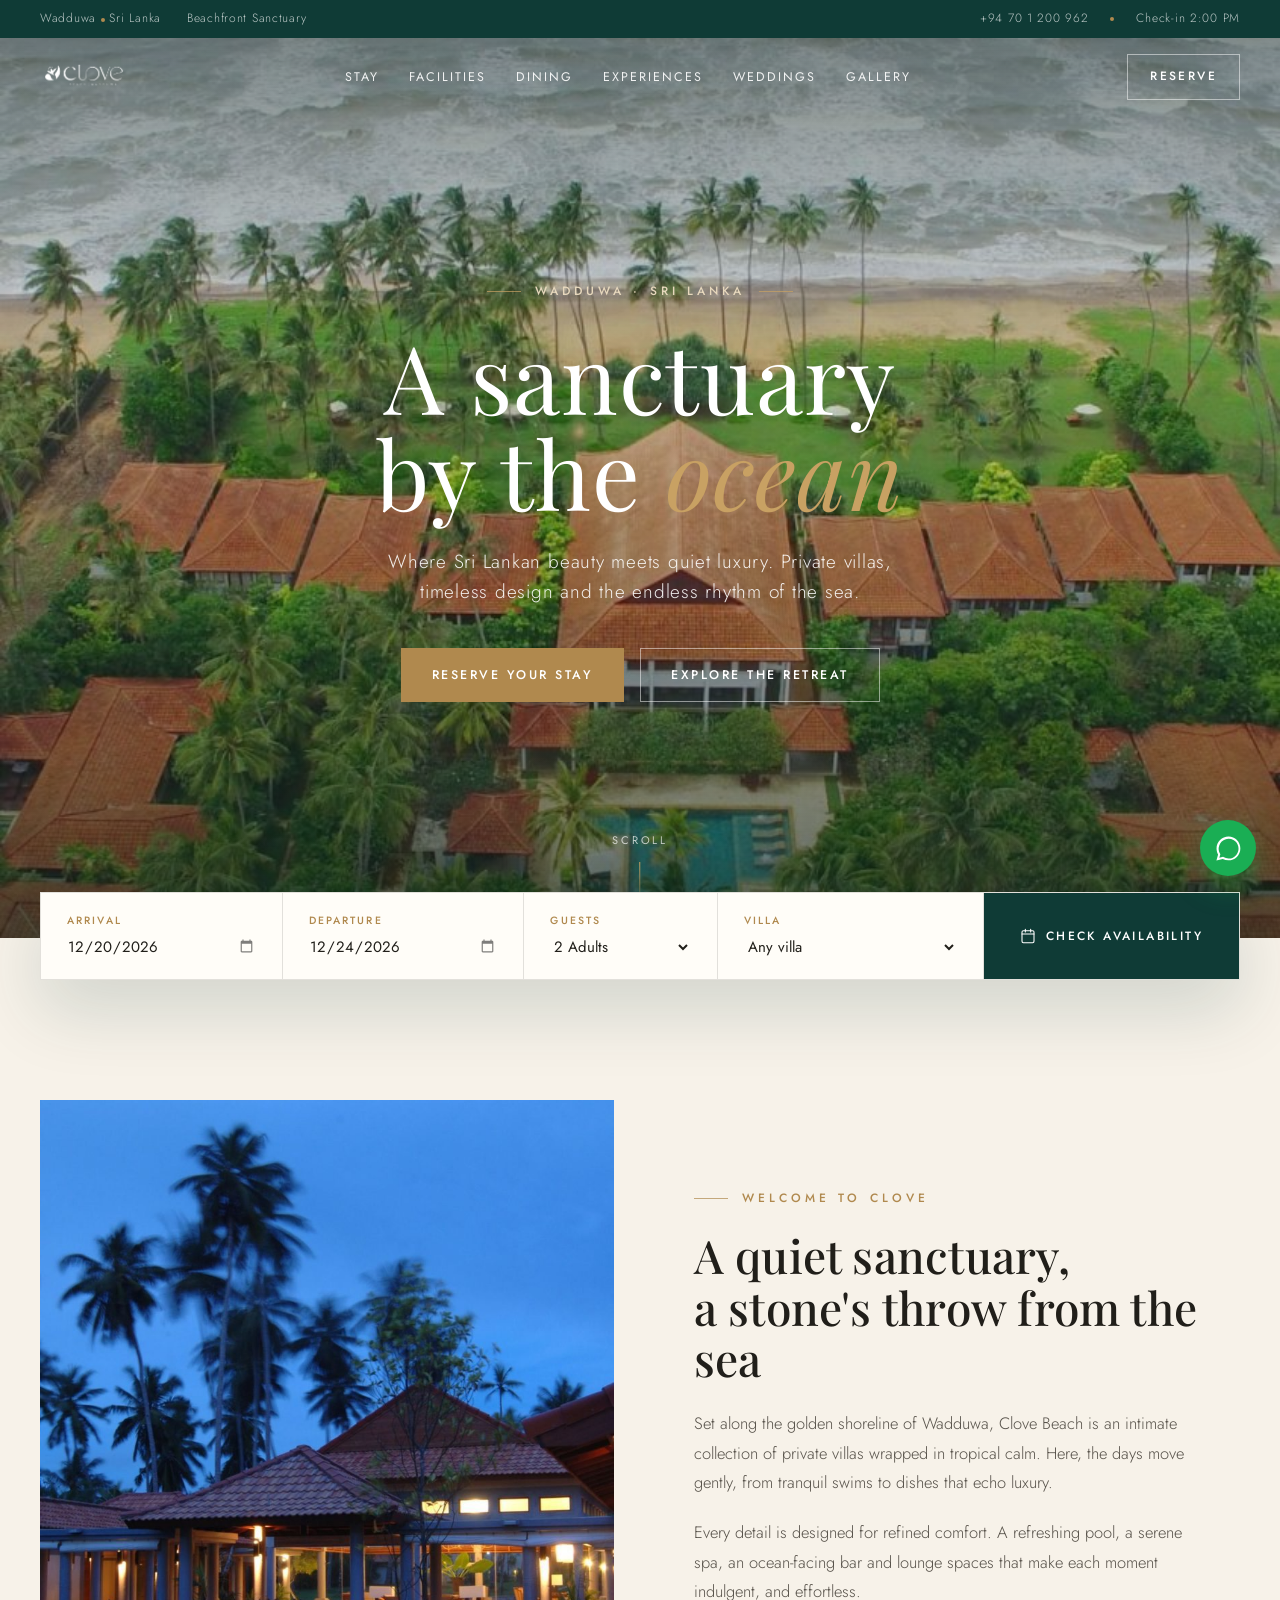
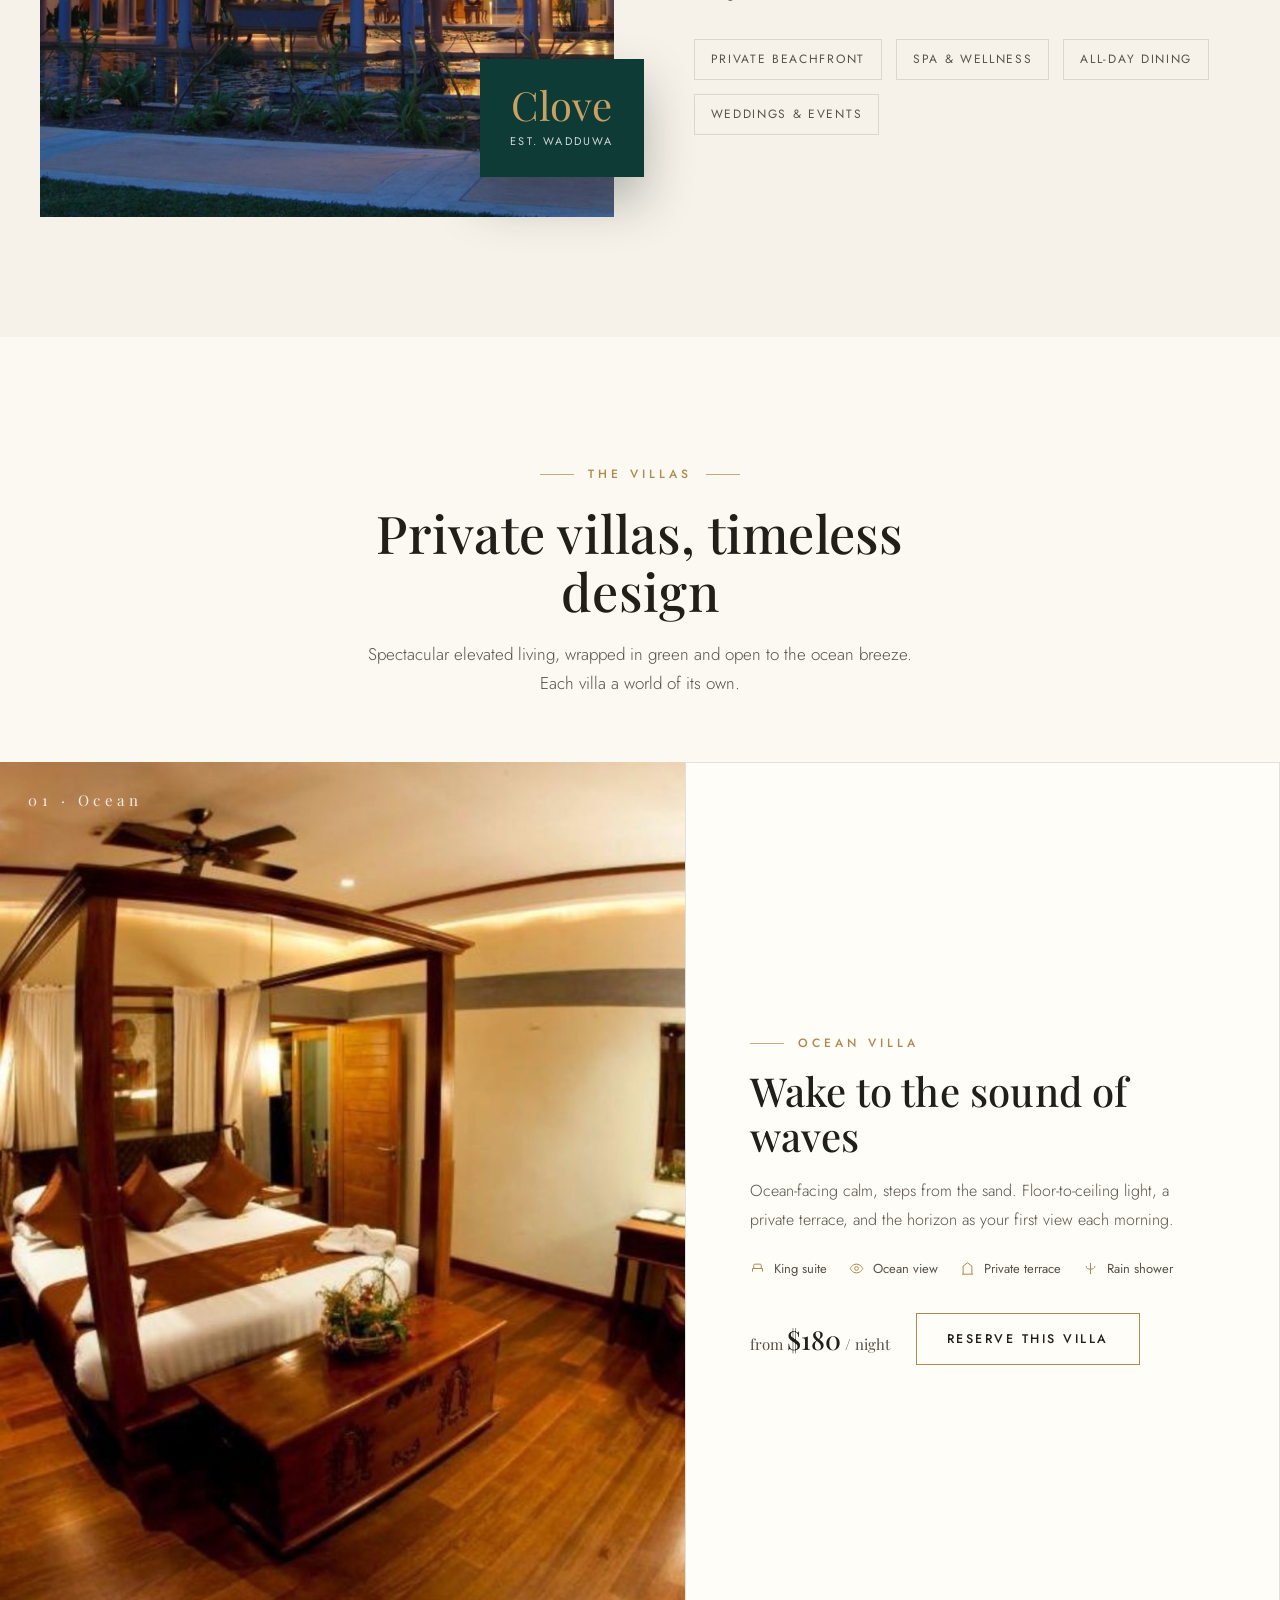
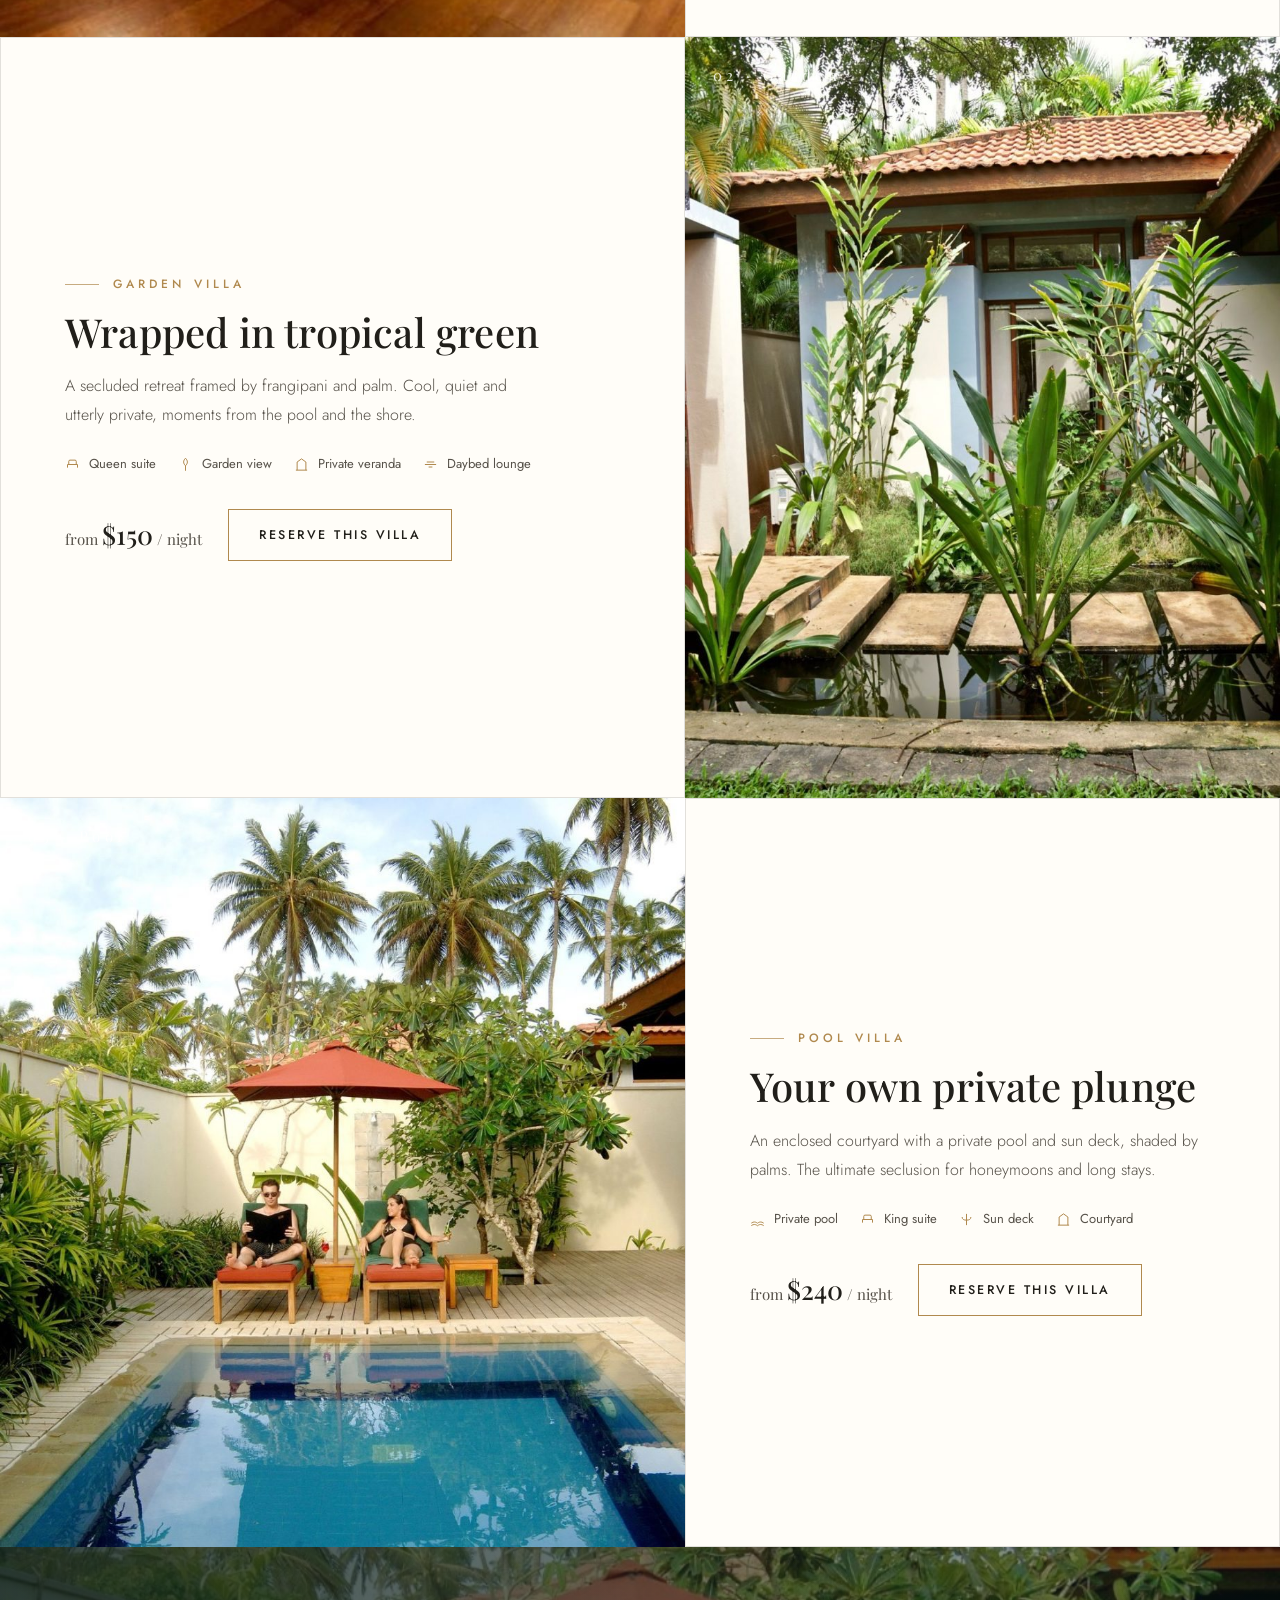
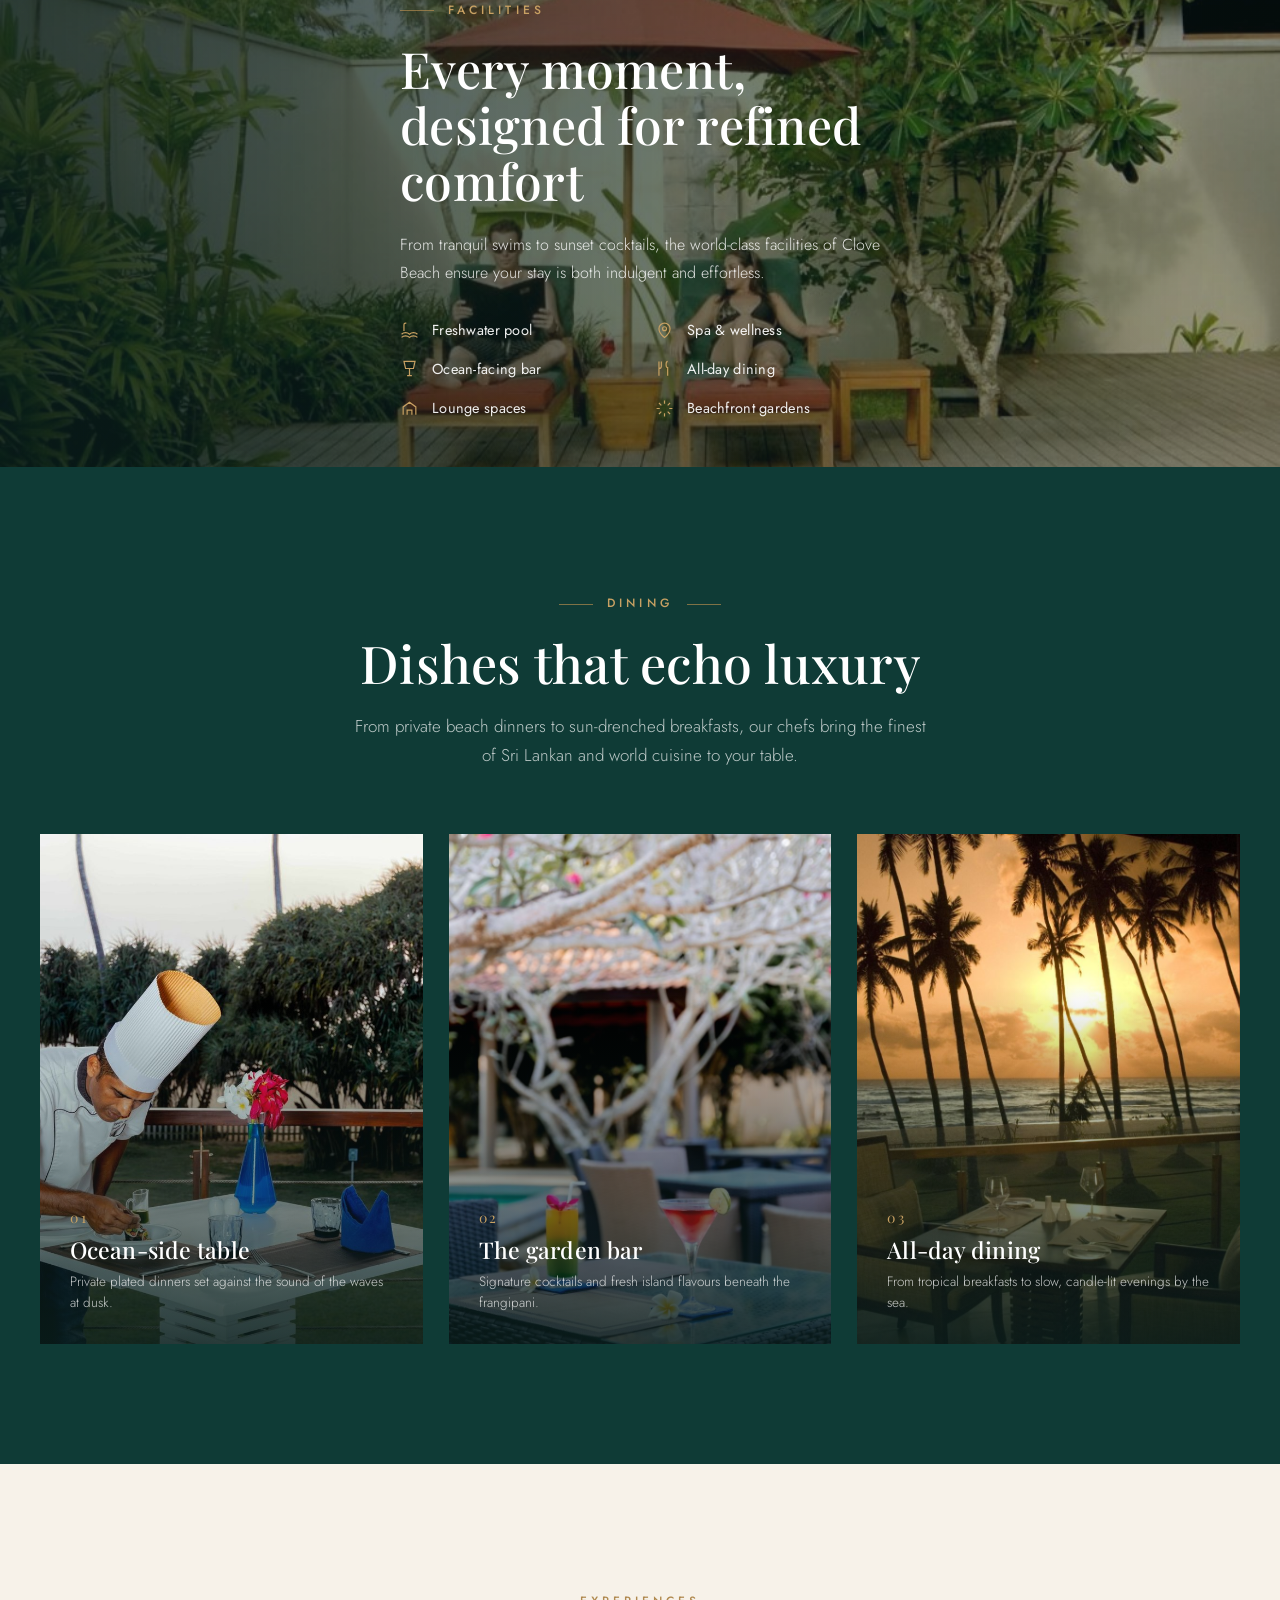
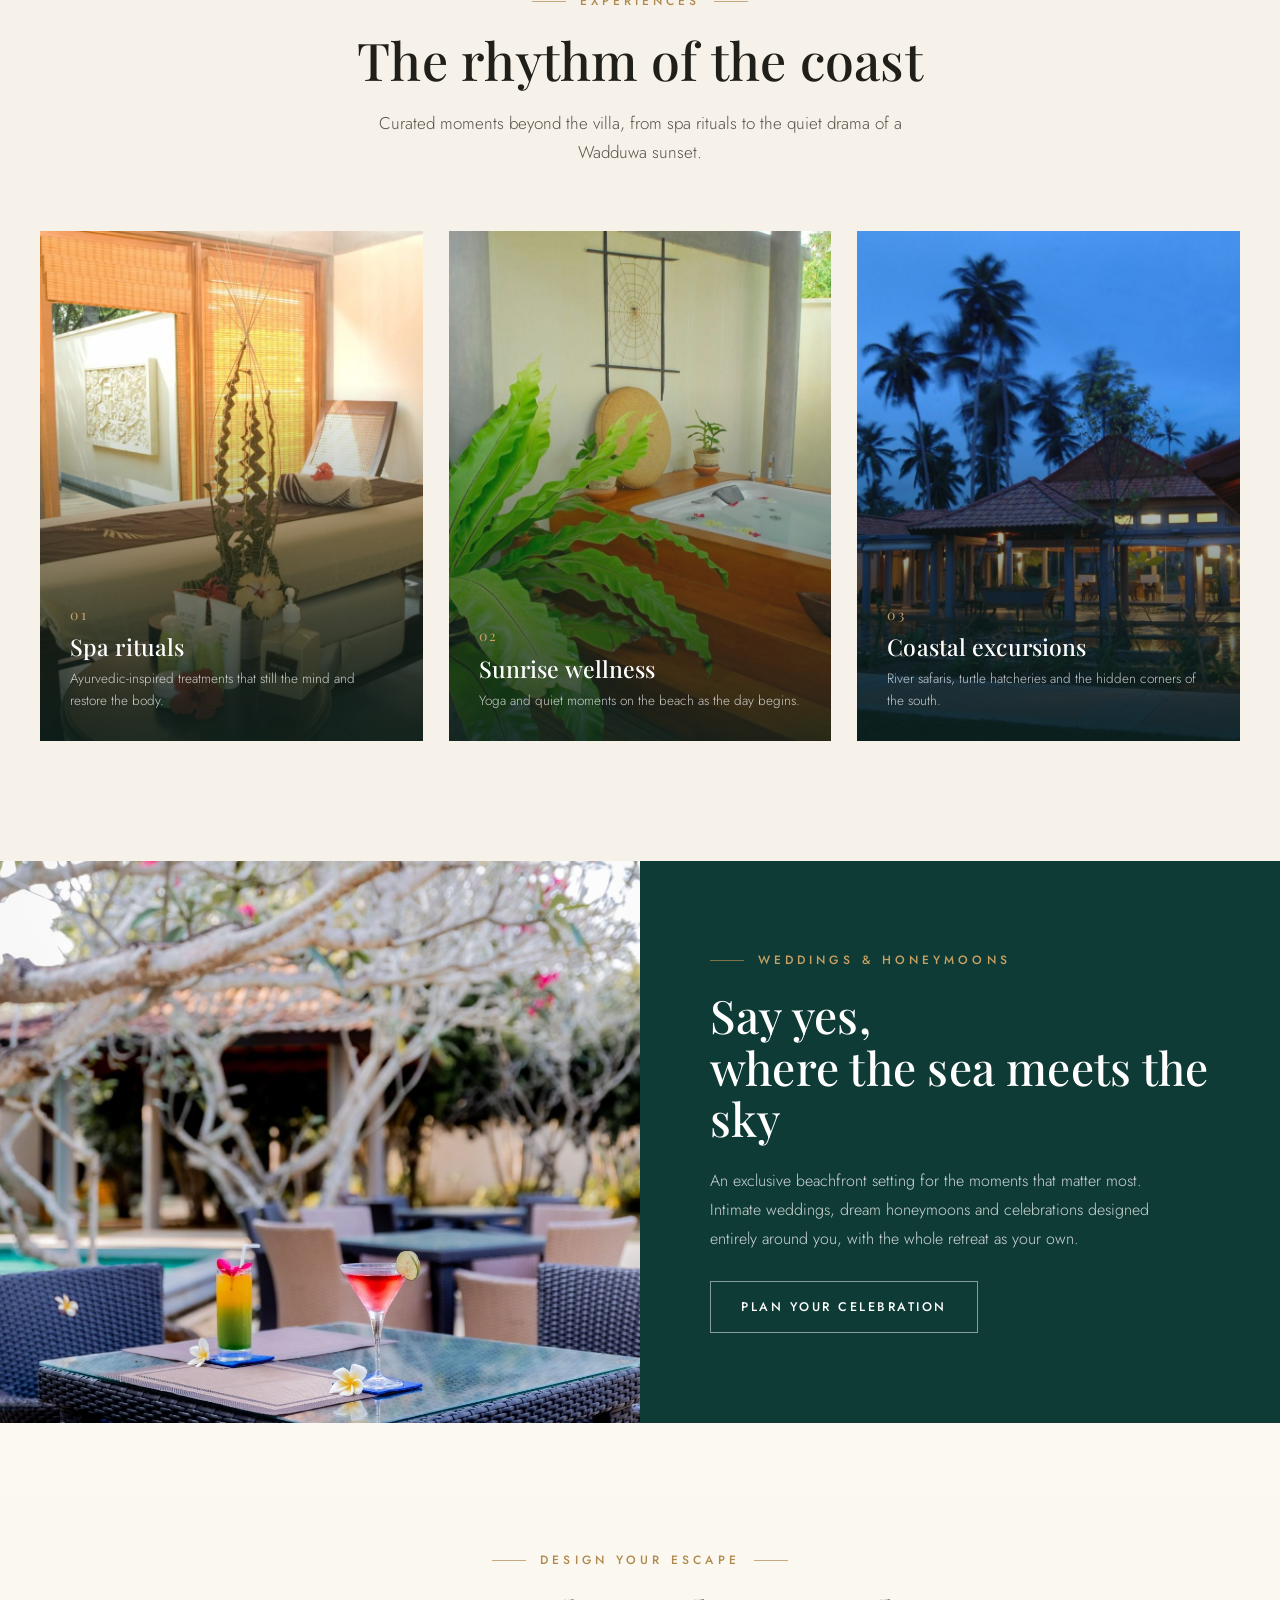
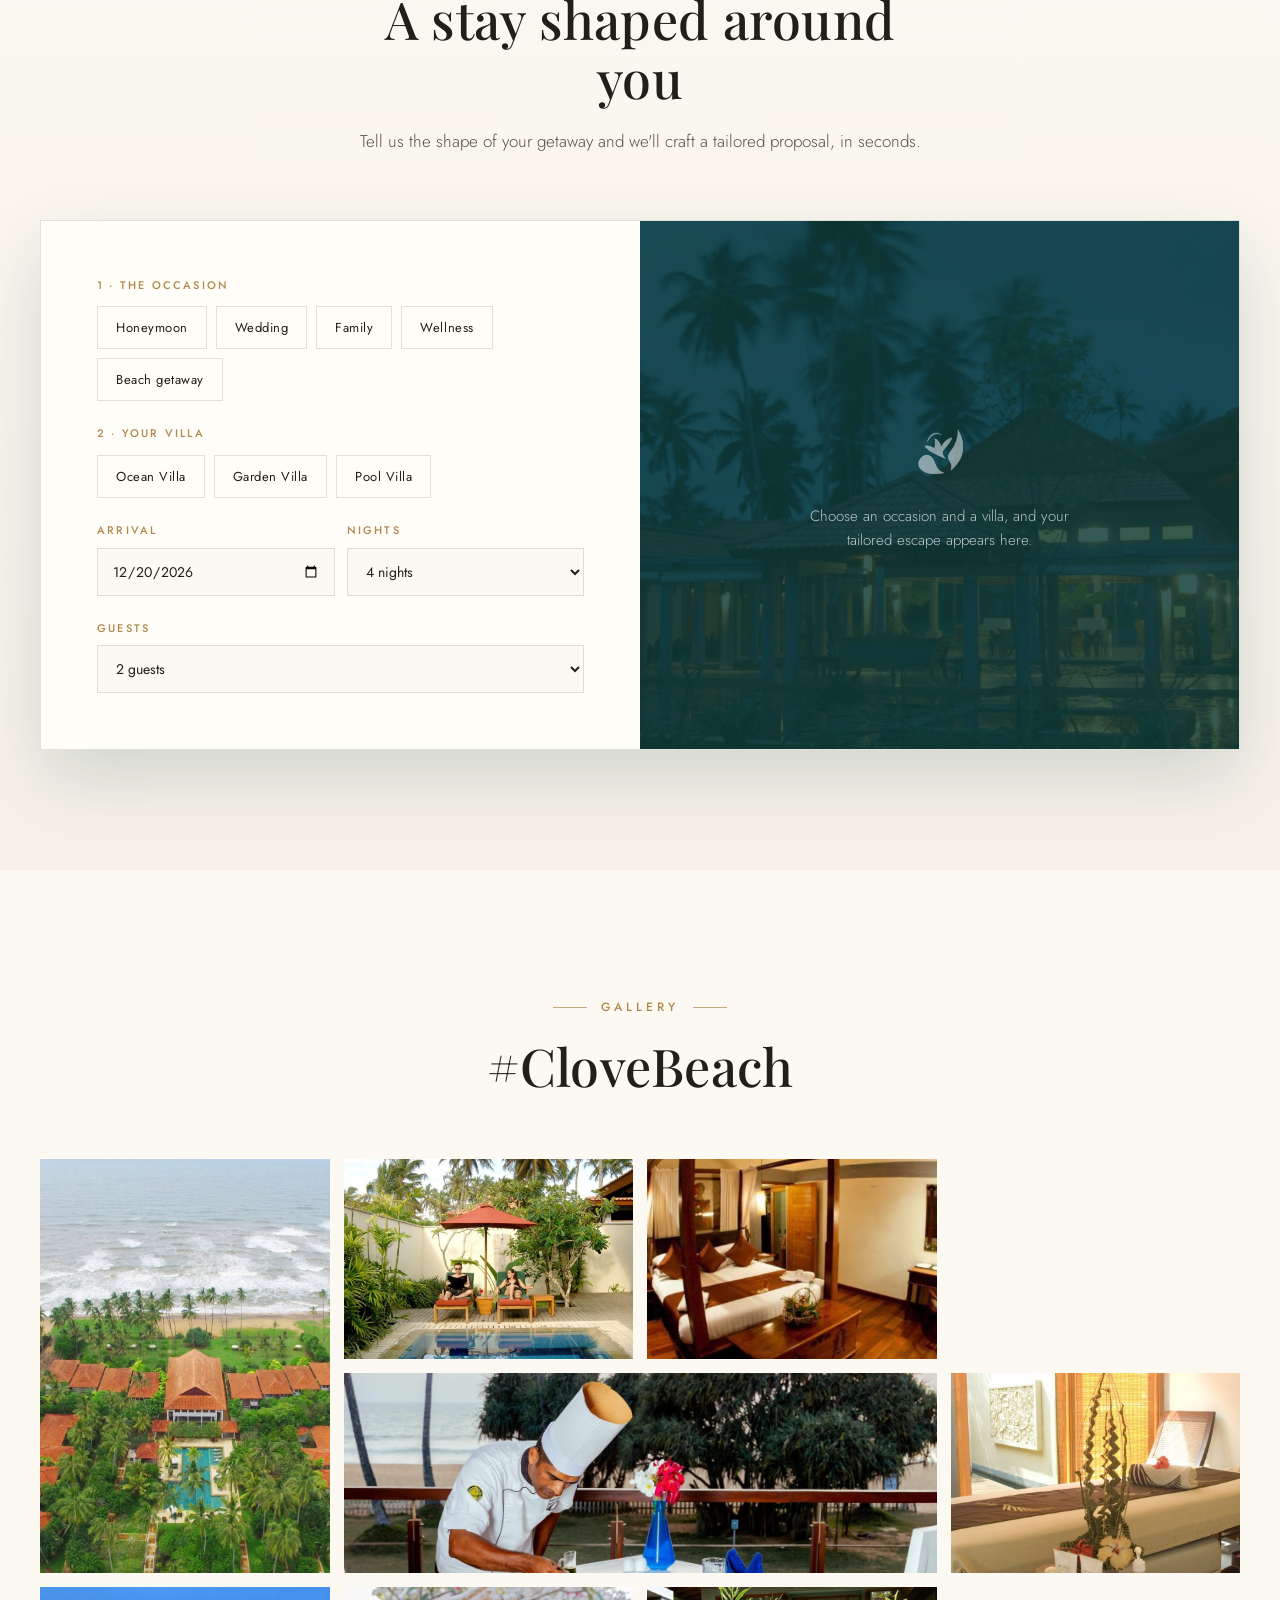
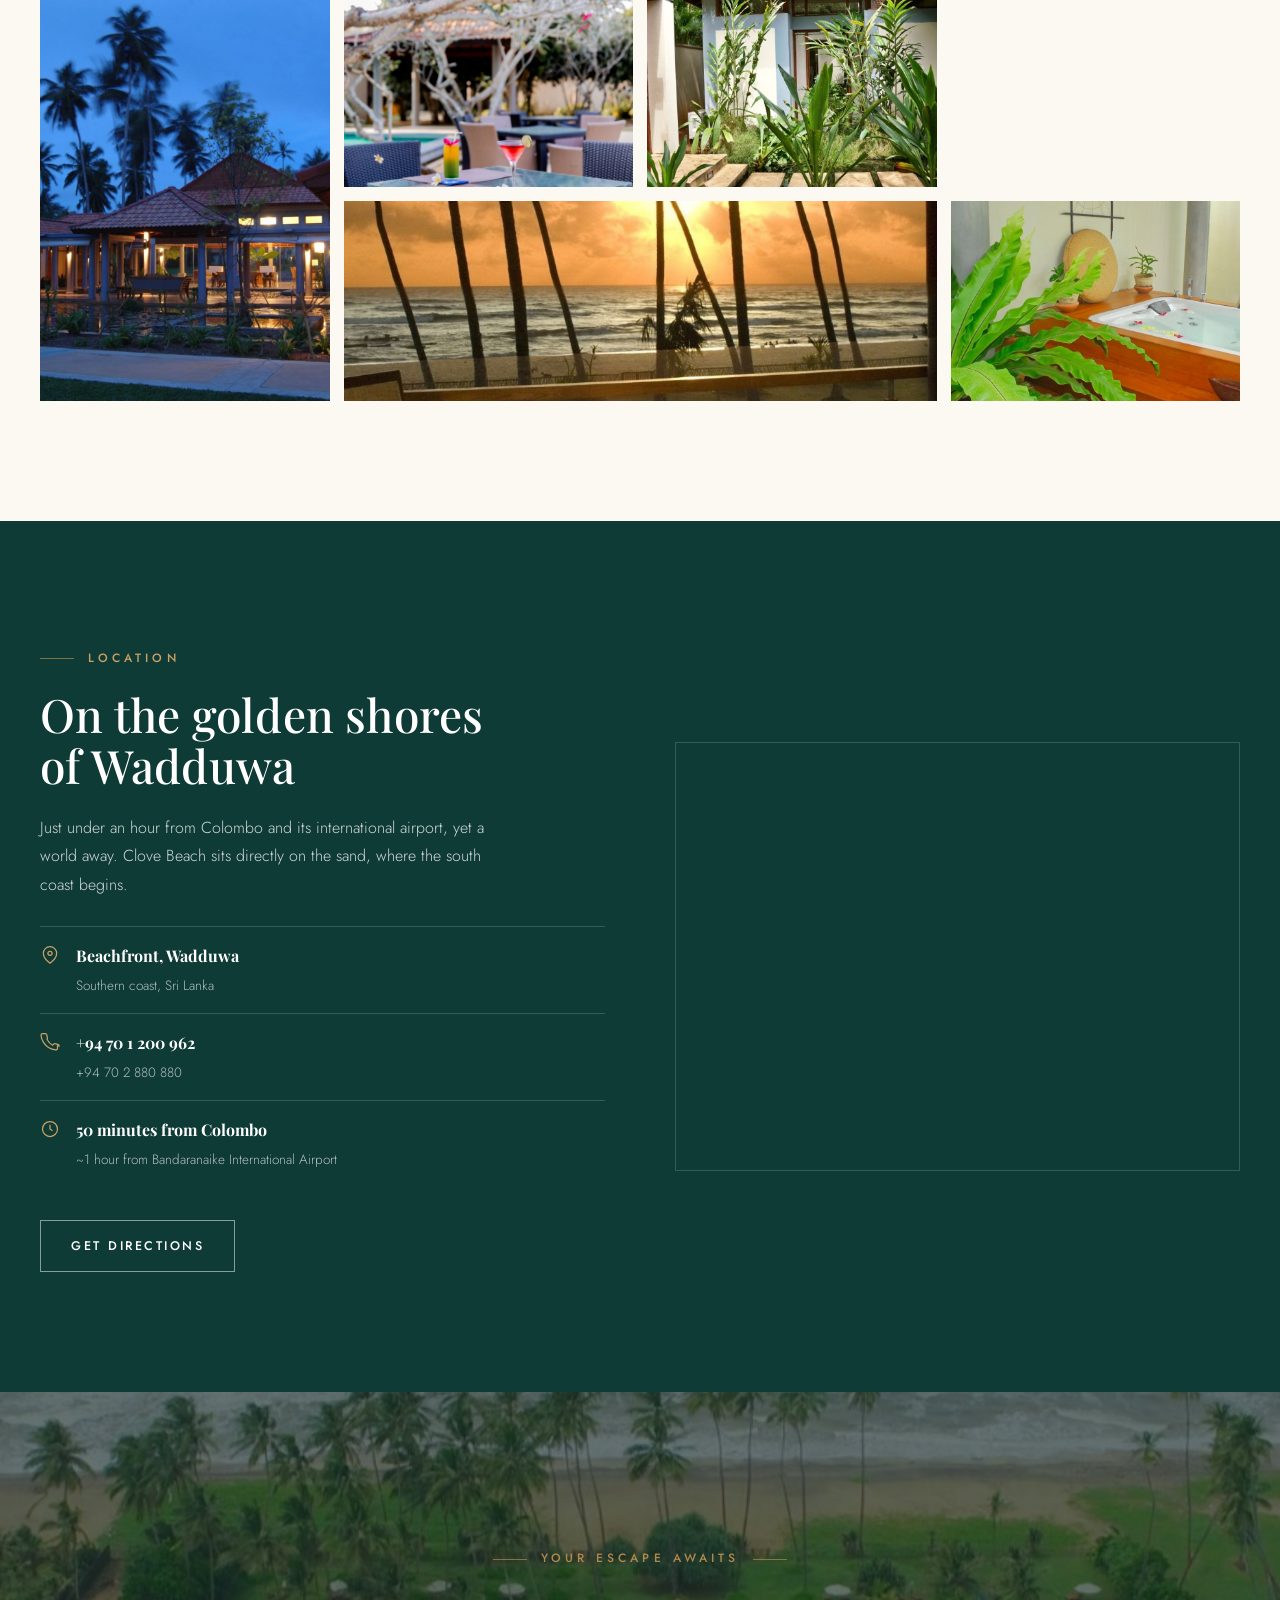
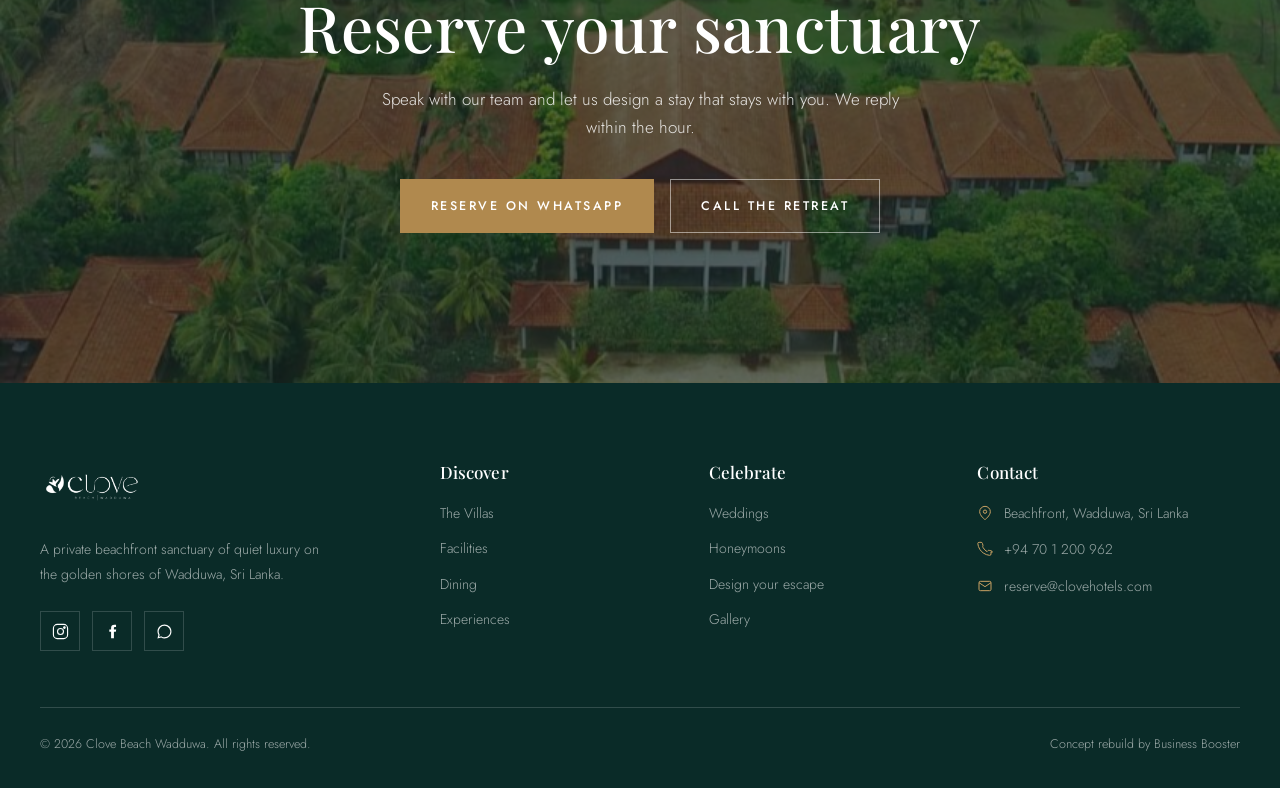
==== commit d0ce1ae6: "Retrofit onto BB Web Design System: token architecture, a11y, real socials - :root now carries the D" ====
--- a/index.html
+++ b/index.html
@@ -16,24 +16,43 @@
 <link href="https://fonts.googleapis.com/css2?family=Playfair+Display:ital,wght@0,400;0,500;0,600;0,700;1,400;1,500&family=Jost:wght@300;400;500;600&display=swap" rel="stylesheet">
 <style>
 :root{
+  /* ═══ BB WEB DESIGN SYSTEM · Clove brand block (luxury hospitality variant) ═══
+     Stated deviations from the default mold, per brand: serif display (Playfair),
+     sharp 2px radius, wider 120px section rhythm, uppercase tracked buttons. */
+  --brand:#b0894e; --brand-dark:#9a7642; --brand-deep:#0f3b36; --brand-soft:#e7d8bd;
+  --brand-ink:#0a2b28; --brand-glow:rgba(176,137,78,.35);
+  --accent-grad:linear-gradient(90deg,#b0894e,#c8a163);
+  /* Clove aliases (existing rules reference these) */
   --ink:#211f1a; --ink-2:#57524a; --ink-3:#8a8377;
   --bg:#f7f2e9; --cream:#fcf9f2; --surface:#fffdf8;
   --deep:#0f3b36; --deep-2:#0a2b28; --deep-soft:#164a44;
   --gold:#b0894e; --gold-2:#c8a163; --gold-soft:#e7d8bd;
   --sand:#eaddc7; --line:rgba(33,31,26,.13); --line-cream:rgba(255,255,255,.16);
+  /* semantic */
+  --green:#1a9d5a; --amber:#c47d12; --danger:#c0392b;
+  /* elevation ramp (layered, never one heavy shadow) */
+  --shadow-xs:0 1px 2px rgba(15,59,54,.05), 0 1px 1px rgba(15,59,54,.04);
+  --shadow:0 8px 22px rgba(15,59,54,.08), 0 2px 6px rgba(15,59,54,.05);
+  --shadow-md:0 24px 50px rgba(10,30,28,.3);
+  --shadow-lg:0 30px 70px rgba(15,59,54,.16);
+  --ring:0 0 0 3px var(--brand-glow);
   --r:2px; --maxw:1280px; --nav:78px;
   --disp:'Playfair Display',Georgia,serif;
   --sans:'Jost',-apple-system,system-ui,sans-serif;
   --ease:cubic-bezier(.22,.61,.36,1);
+  --t-fast:.2s; --t:.3s; --t-slow:.45s;
 }
 *{margin:0;padding:0;box-sizing:border-box}
 html,body{overflow-x:clip;max-width:100%}
 html{scroll-behavior:smooth}
 body{font-family:var(--sans);color:var(--ink);background:var(--bg);line-height:1.6;font-weight:400;-webkit-font-smoothing:antialiased;text-rendering:optimizeLegibility}
 img{display:block;max-width:100%}
+svg{flex-shrink:0}
 a{color:inherit;text-decoration:none}
 button{font-family:inherit;cursor:pointer;border:none;background:none;color:inherit}
 input,select{font-family:inherit}
+:focus-visible{outline:none;box-shadow:var(--ring)}
+::selection{background:var(--gold);color:#fff}
 .wrap{max-width:var(--maxw);margin:0 auto;padding:0 40px}
 h1,h2,h3,h4{font-family:var(--disp);font-weight:500;line-height:1.12;letter-spacing:.005em}
 .serif-i{font-style:italic}
@@ -46,6 +65,8 @@
 .btn::after{content:"";position:absolute;inset:0;background:var(--gold);transform:scaleX(0);transform-origin:left;transition:transform .45s var(--ease);z-index:1}
 .btn:hover::after{transform:scaleX(1)}
 .btn:hover span{color:#fff}
+.btn:active{transform:scale(.97)}
+.btn[disabled]{opacity:.5;pointer-events:none}
 .btn-solid{background:var(--gold);color:#fff;border-color:var(--gold)}
 .btn-solid::after{background:var(--deep)}
 .btn-light{border-color:rgba(255,255,255,.5);color:#fff}
@@ -103,10 +124,12 @@
 
 /* ===== RESERVATION BAR ===== */
 .resv{position:relative;z-index:20;margin-top:-46px}
-.resv-in{background:var(--surface);box-shadow:0 30px 70px rgba(15,59,54,.16);border:1px solid var(--line);display:grid;grid-template-columns:1fr 1fr .8fr 1.1fr auto;align-items:stretch}
+.resv-in{background:var(--surface);box-shadow:var(--shadow-lg);border:1px solid var(--line);display:grid;grid-template-columns:1fr 1fr .8fr 1.1fr auto;align-items:stretch}
 .resv-f{padding:20px 26px;border-right:1px solid var(--line);display:flex;flex-direction:column;gap:5px;justify-content:center}
 .resv-f label{font-size:10.5px;letter-spacing:.2em;text-transform:uppercase;color:var(--gold);font-weight:500}
 .resv-f input,.resv-f select{border:none;background:transparent;font-size:15px;font-weight:400;color:var(--ink);outline:none;font-family:var(--sans);width:100%}
+.resv-f:focus-within{box-shadow:inset 0 -2px 0 var(--gold)}
+.resv-f input:focus-visible,.resv-f select:focus-visible{box-shadow:none}
 .resv-f input::-webkit-calendar-picker-indicator{opacity:.5}
 .resv-btn{background:var(--deep);color:#fff;padding:0 36px;font-size:12px;letter-spacing:.2em;text-transform:uppercase;font-weight:500;display:flex;align-items:center;justify-content:center;gap:10px;transition:.4s var(--ease)}
 .resv-btn:hover{background:var(--gold)}
@@ -123,7 +146,7 @@
 .intro-media{position:relative}
 .intro-media .im{overflow:hidden}
 .intro-media img{width:100%;aspect-ratio:4/5;object-fit:cover;transition:transform 1.4s var(--ease)}
-.intro-media .badge{position:absolute;right:-30px;bottom:40px;background:var(--deep);color:#fff;padding:26px 30px;text-align:center;box-shadow:0 24px 50px rgba(10,30,28,.3)}
+.intro-media .badge{position:absolute;right:-30px;bottom:40px;background:var(--deep);color:#fff;padding:26px 30px;text-align:center;box-shadow:var(--shadow-md)}
 .intro-media .badge .n{font-family:var(--disp);font-size:40px;line-height:1;color:var(--gold-2)}
 .intro-media .badge .t{font-size:11px;letter-spacing:.2em;text-transform:uppercase;margin-top:8px;color:rgba(255,255,255,.8)}
 .intro-text h2{font-size:clamp(30px,3.8vw,46px);margin:22px 0 24px}
@@ -189,7 +212,7 @@
 
 /* planner (smart feature) */
 .planner{background:linear-gradient(180deg,var(--cream),var(--bg))}
-.planner-card{background:var(--surface);border:1px solid var(--line);box-shadow:0 40px 90px rgba(15,59,54,.1);display:grid;grid-template-columns:1fr 1fr}
+.planner-card{background:var(--surface);border:1px solid var(--line);box-shadow:var(--shadow-lg);display:grid;grid-template-columns:1fr 1fr}
 .planner-l{padding:56px 56px}
 .planner-l .eyebrow{margin-bottom:16px}
 .planner-l h2{font-size:clamp(28px,3.4vw,42px);margin-bottom:14px}
@@ -203,7 +226,7 @@
 .p-row{display:grid;grid-template-columns:1fr 1fr;gap:12px}
 .p-field label{display:block;font-size:11px;letter-spacing:.2em;text-transform:uppercase;color:var(--gold);font-weight:500;margin-bottom:8px}
 .p-field input,.p-field select{width:100%;border:1px solid var(--line);background:var(--cream);padding:12px 14px;font-size:14px;color:var(--ink);outline:none;transition:.2s}
-.p-field input:focus,.p-field select:focus{border-color:var(--gold)}
+.p-field input:focus,.p-field select:focus{border-color:var(--gold);box-shadow:var(--ring)}
 .planner-r{position:relative;background:var(--deep);color:#fff;padding:56px 50px;display:flex;flex-direction:column;justify-content:center;overflow:hidden}
 .planner-r::before{content:"";position:absolute;inset:0;background:url('assets/arrival.jpg') center/cover;opacity:.16}
 .planner-r>*{position:relative;z-index:2}
@@ -637,8 +660,8 @@
         <img src="assets/logo.png" alt="Clove Beach Wadduwa">
         <p>A private beachfront sanctuary of quiet luxury on the golden shores of Wadduwa, Sri Lanka.</p>
         <div class="foot-soc">
-          <a href="#" aria-label="Instagram"><svg viewBox="0 0 24 24" fill="none" stroke="currentColor" stroke-width="1.6"><rect x="2" y="2" width="20" height="20" rx="5.5"/><circle cx="12" cy="12" r="4.2"/><circle cx="17.5" cy="6.5" r="1.1" fill="currentColor"/></svg></a>
-          <a href="#" aria-label="Facebook"><svg viewBox="0 0 24 24" fill="currentColor"><path d="M14 9V7c0-1 .5-1.5 1.7-1.5H17V2.5h-2.5C11.7 2.5 10 4.2 10 7v2H7.5v3.2H10V21.5h4v-9.3h2.7l.5-3.2H14z"/></svg></a>
+          <a href="https://www.instagram.com/clovebeachwadduwa/" target="_blank" rel="noopener" aria-label="Instagram"><svg viewBox="0 0 24 24" fill="none" stroke="currentColor" stroke-width="1.6"><rect x="2" y="2" width="20" height="20" rx="5.5"/><circle cx="12" cy="12" r="4.2"/><circle cx="17.5" cy="6.5" r="1.1" fill="currentColor"/></svg></a>
+          <a href="https://www.facebook.com/p/Clove-Beach-Wadduwa-61580708886243/" target="_blank" rel="noopener" aria-label="Facebook"><svg viewBox="0 0 24 24" fill="currentColor"><path d="M14 9V7c0-1 .5-1.5 1.7-1.5H17V2.5h-2.5C11.7 2.5 10 4.2 10 7v2H7.5v3.2H10V21.5h4v-9.3h2.7l.5-3.2H14z"/></svg></a>
           <a href="https://wa.me/94701200962" target="_blank" rel="noopener" aria-label="WhatsApp"><svg viewBox="0 0 24 24" fill="currentColor"><path d="M19 4.9A9.8 9.8 0 0 0 12 2C6.6 2 2.1 6.5 2.1 11.9c0 1.8.5 3.5 1.3 5L2 22l5.2-1.4a9.9 9.9 0 0 0 4.7 1.2c5.5 0 9.9-4.5 9.9-9.9 0-2.6-1-5.1-2.9-7zM12 20.2a8.2 8.2 0 0 1-4.2-1.2l-.3-.2-3.1.8.8-3-.2-.3a8.2 8.2 0 1 1 7 3.9z"/></svg></a>
         </div>
       </div>
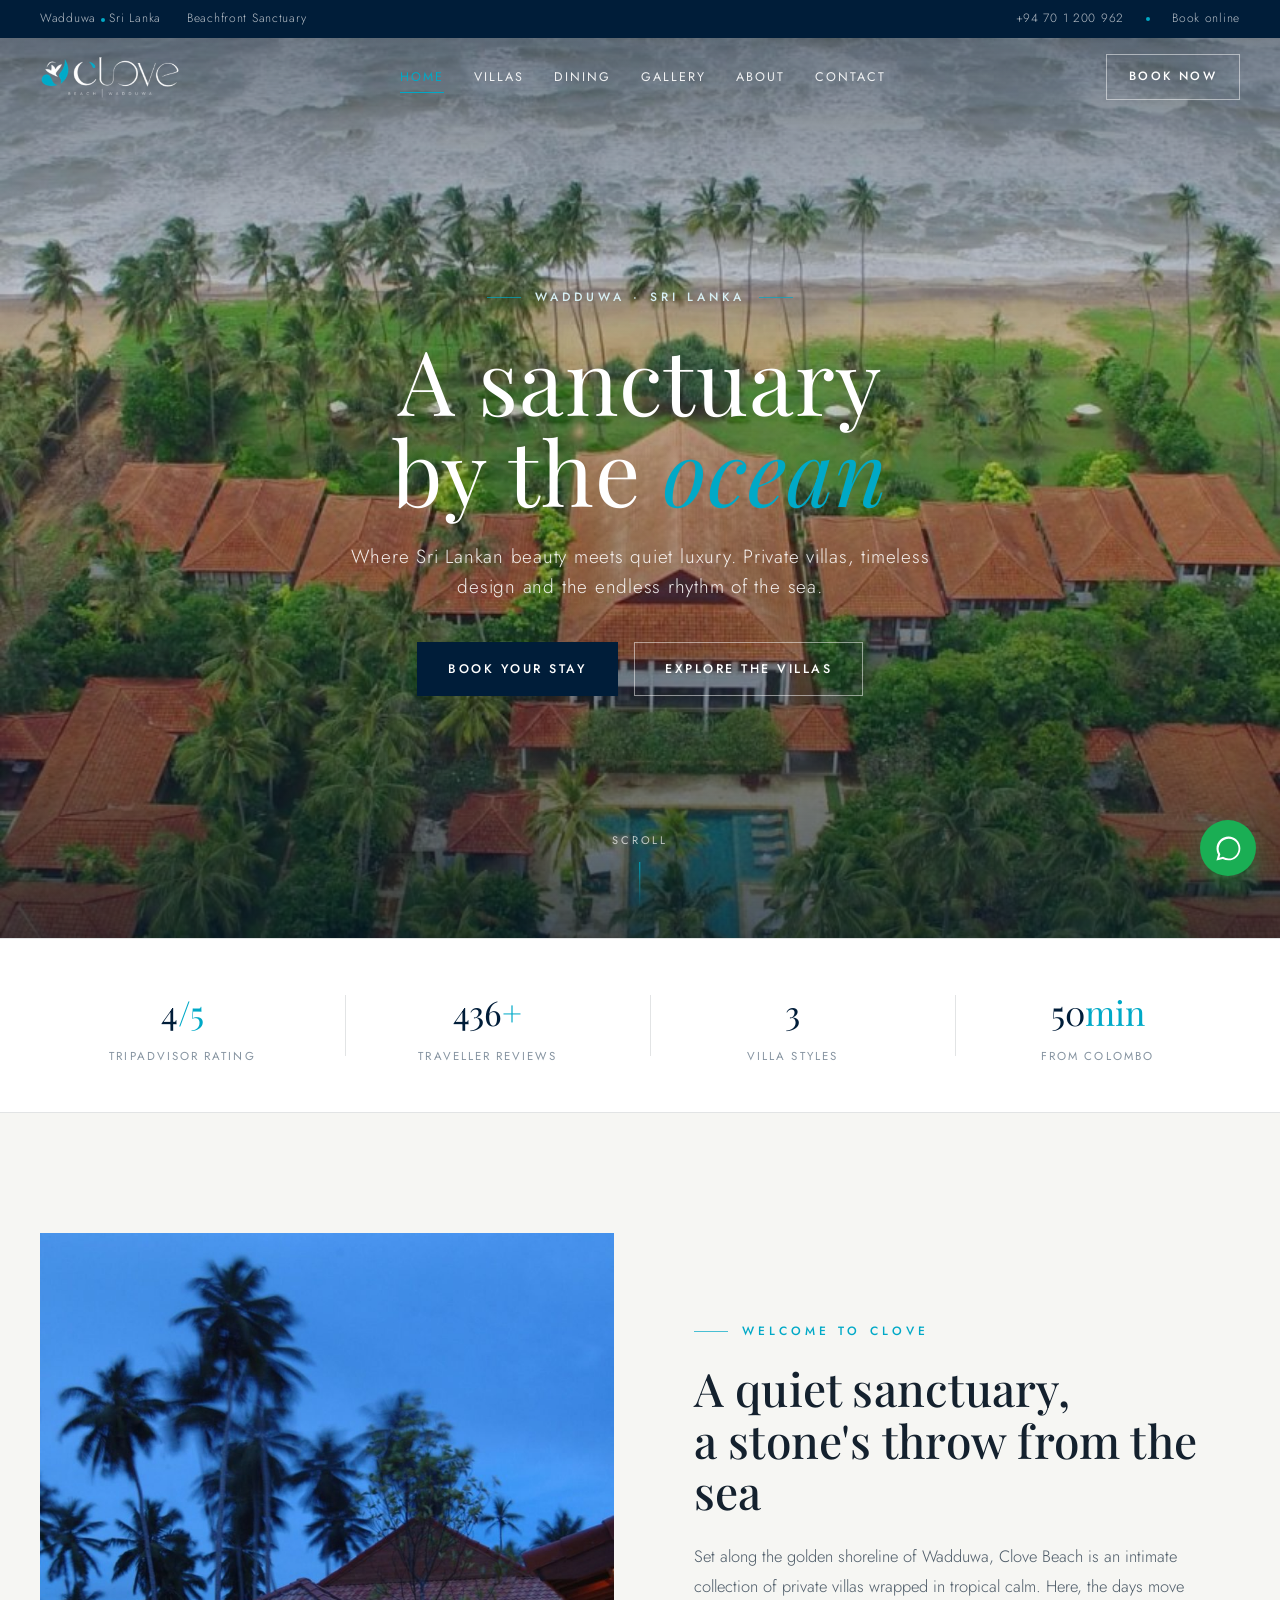
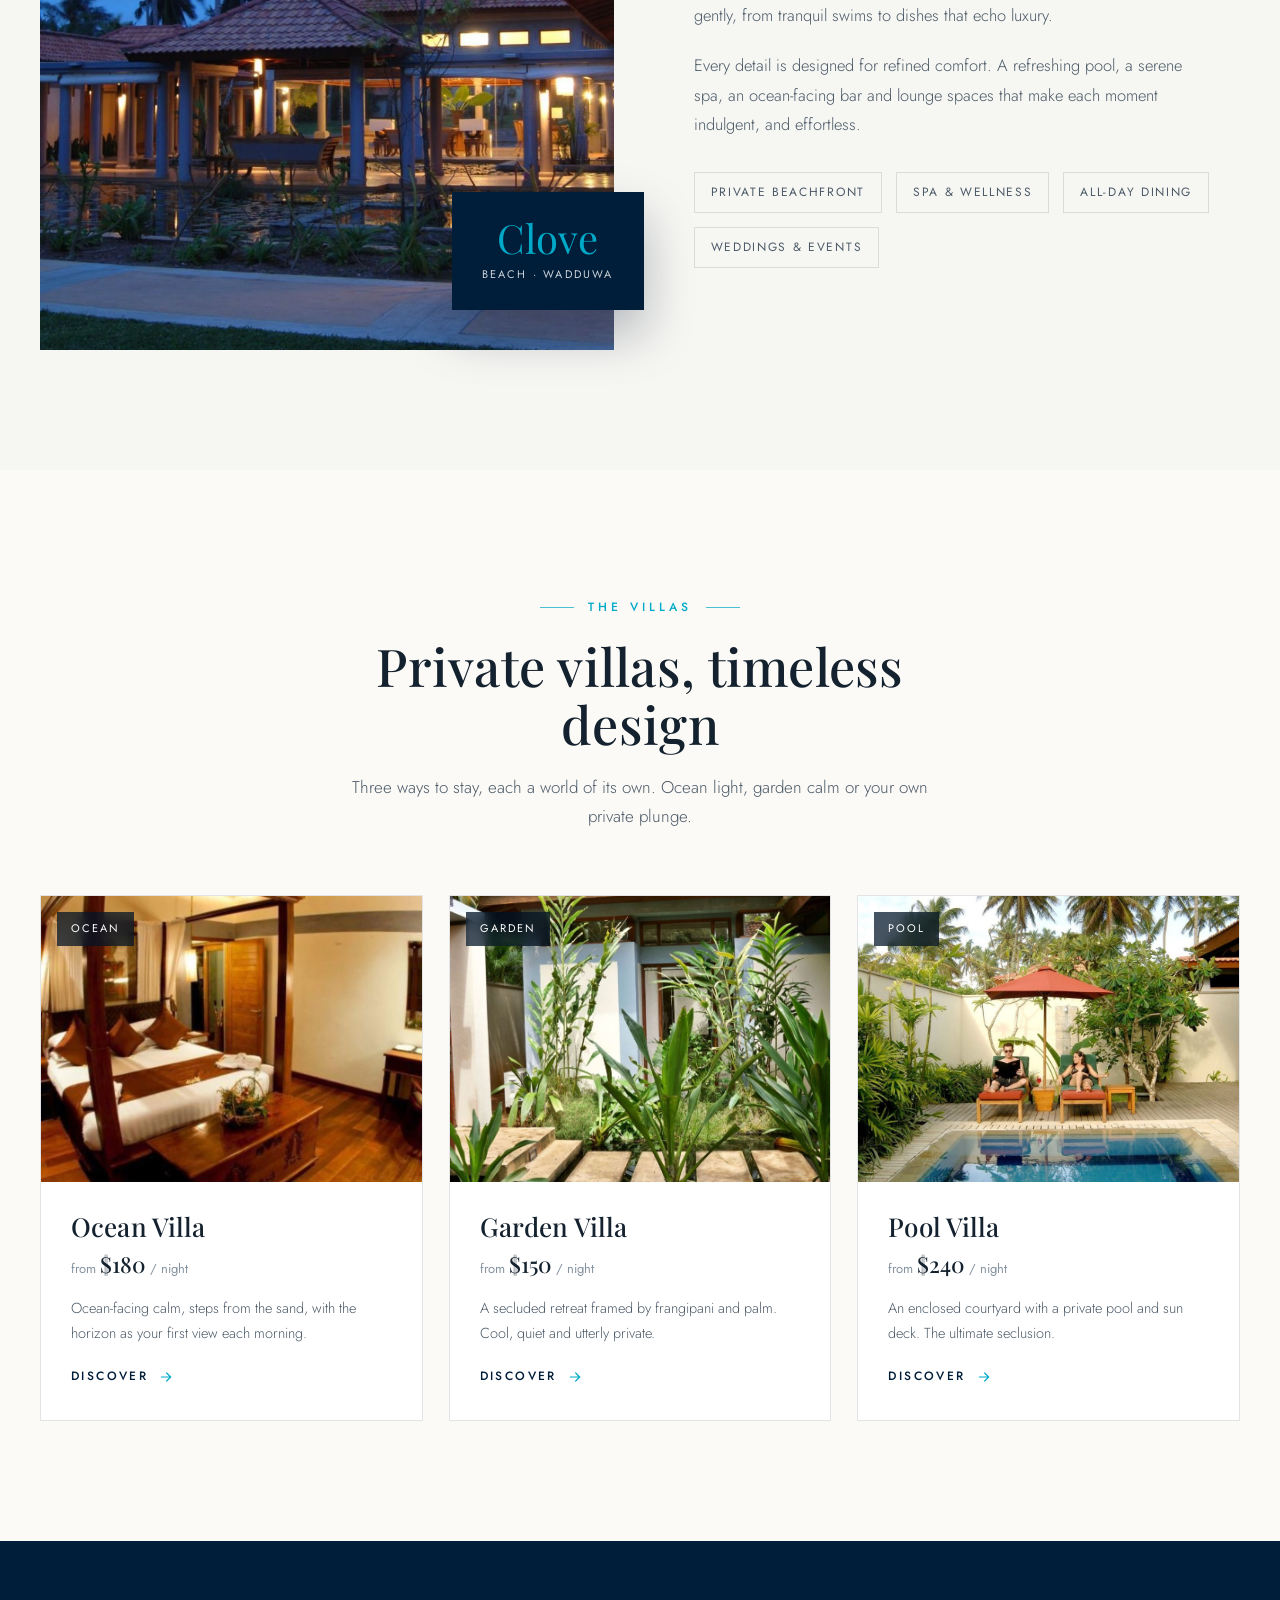
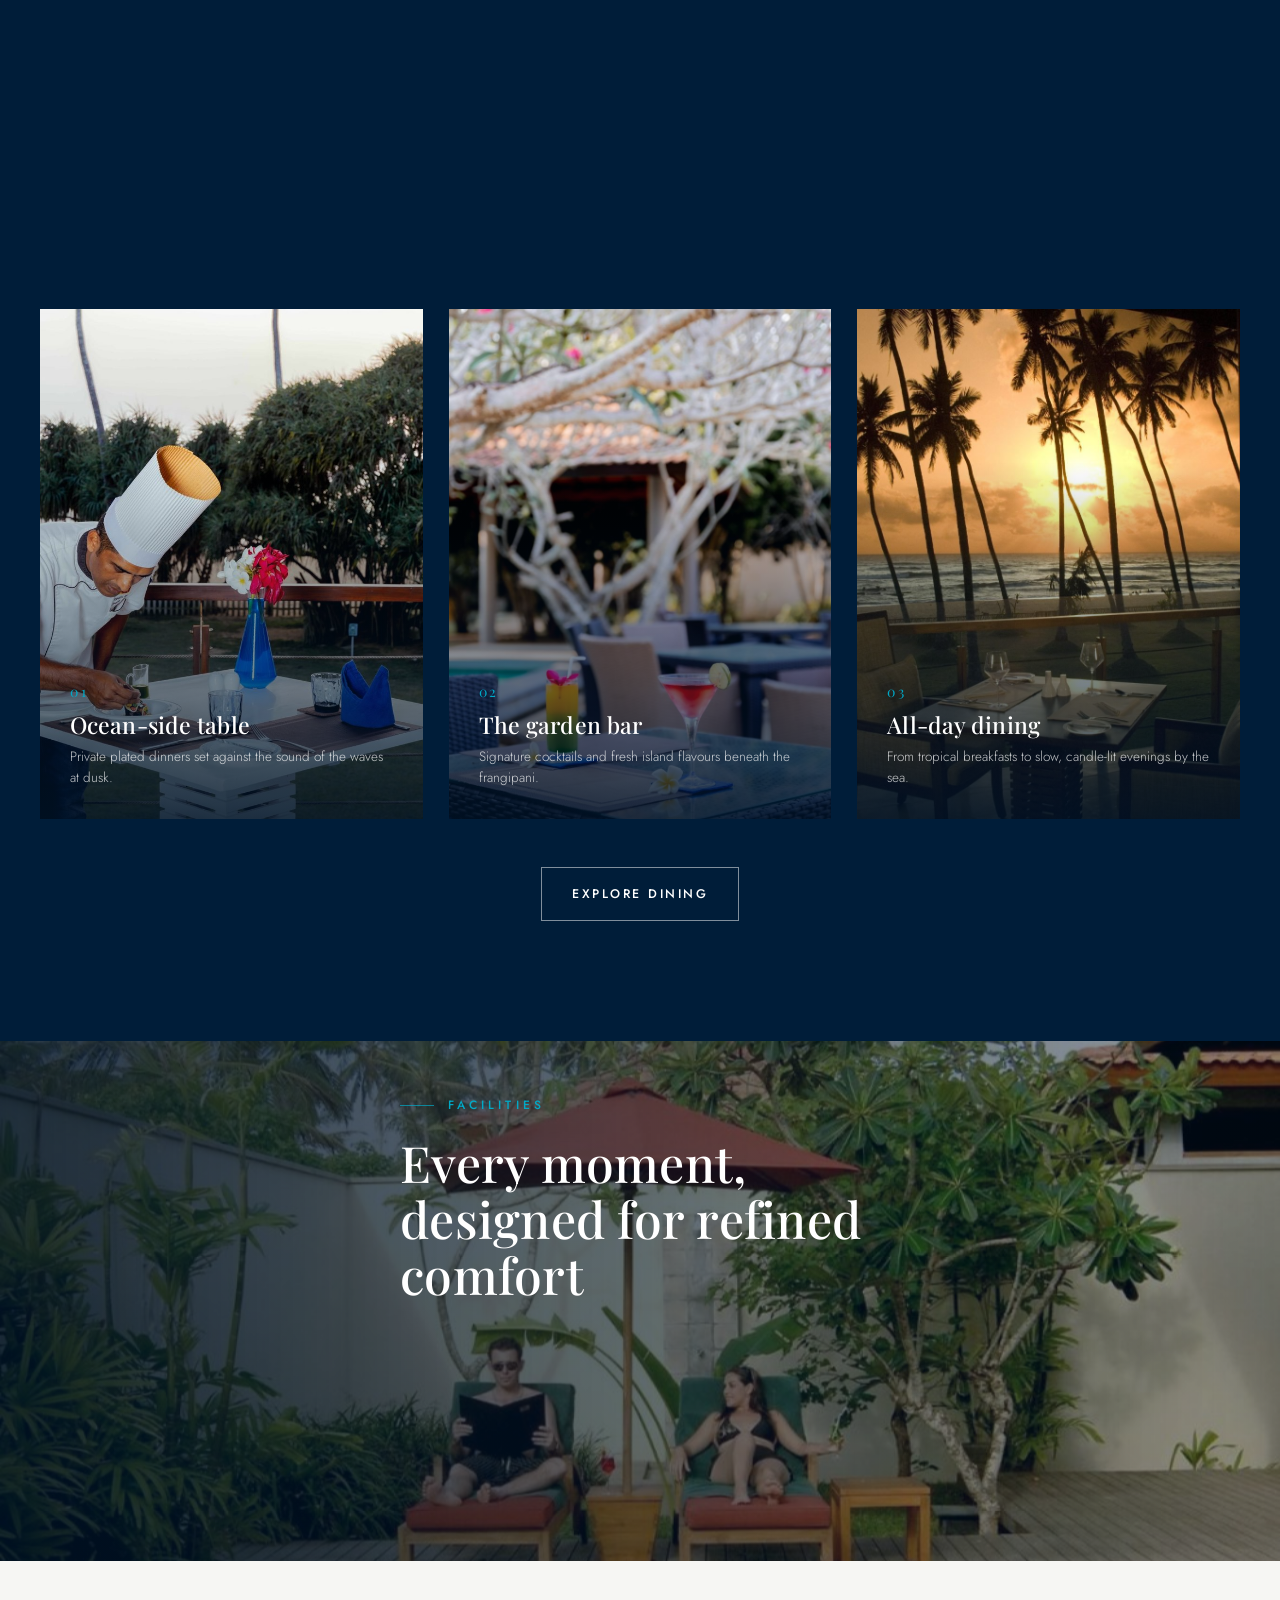
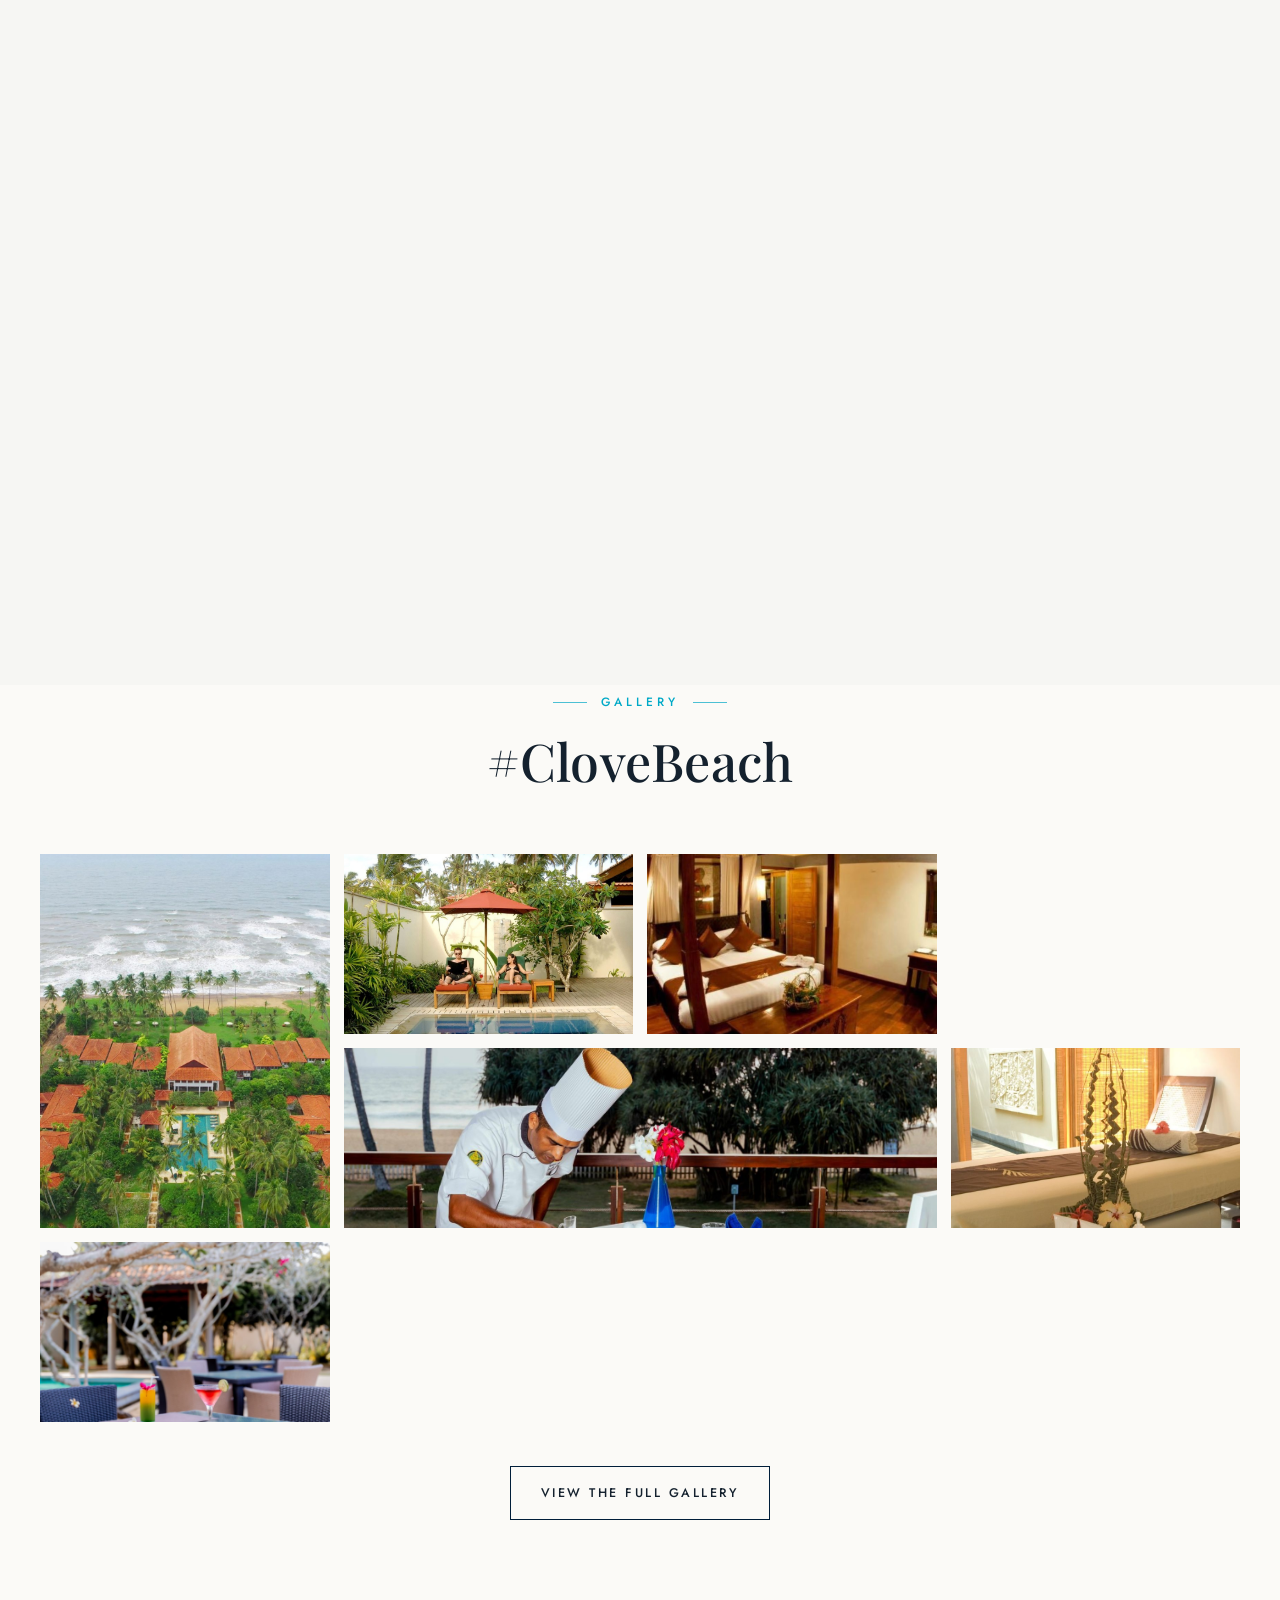
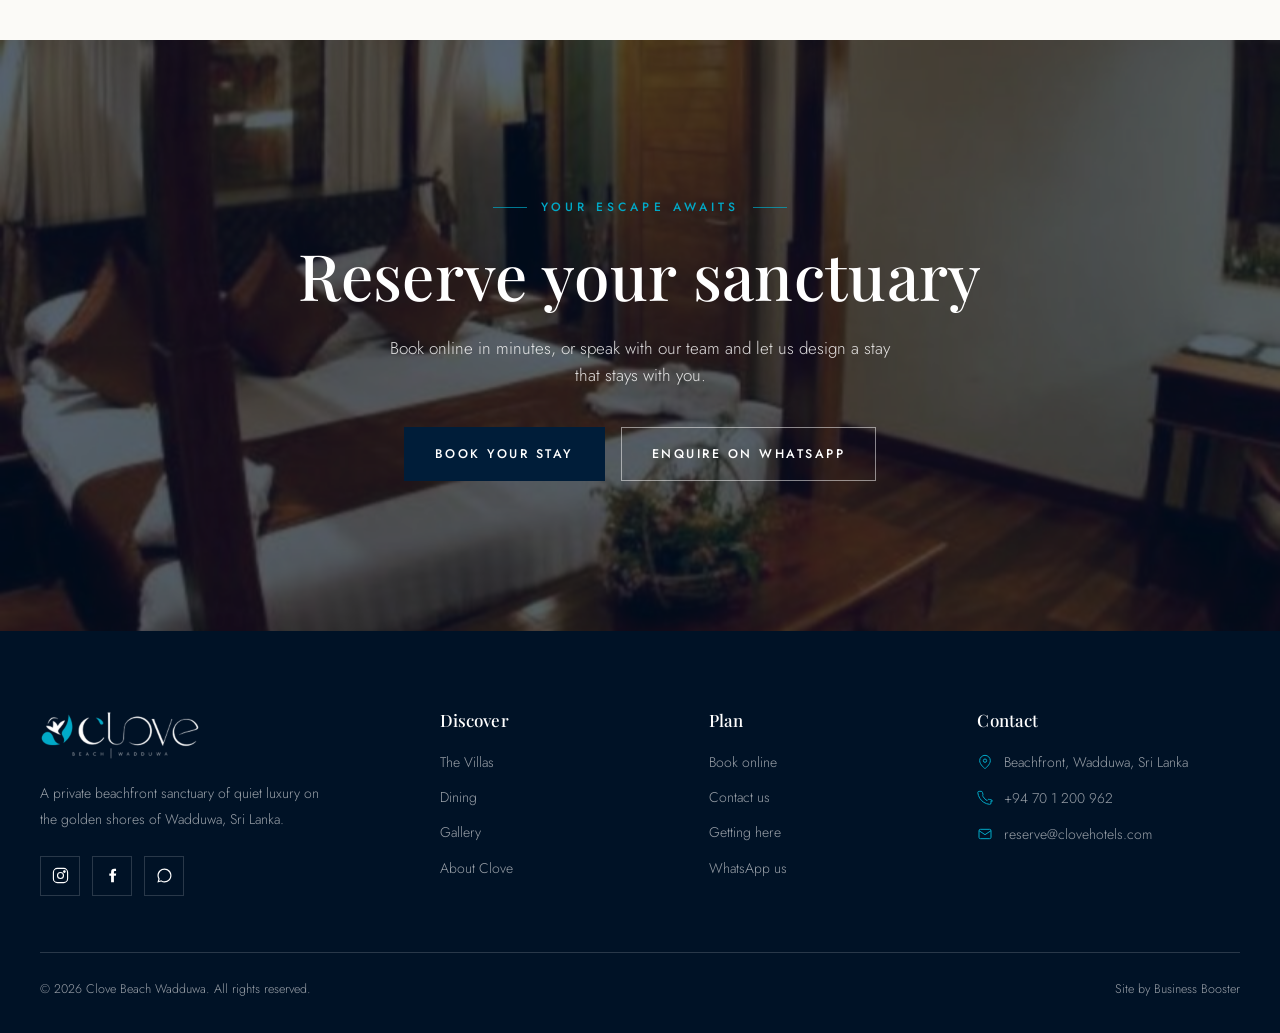
==== commit d93db8e0: "Complete multi-page hotel site: real Clove brand, 6 pages, live booking links - Researched real bran" ====
--- a/index.html
+++ b/index.html
@@ -3,402 +3,41 @@
 <head>
 <meta charset="UTF-8">
 <meta name="viewport" content="width=device-width, initial-scale=1, viewport-fit=cover">
-<meta http-equiv="Cache-Control" content="no-cache, no-store, must-revalidate">
 <title>Clove Beach Wadduwa · A Sanctuary by the Ocean</title>
-<meta name="description" content="Clove Beach, Wadduwa. A private beachfront sanctuary of quiet luxury in Sri Lanka. Ocean and garden villas, spa, all-day dining, weddings and honeymoons.">
-<meta name="theme-color" content="#0f3b36">
-<link rel="icon" type="image/png" href="assets/mark.png">
+<meta name="description" content="Clove Beach, Wadduwa. A private beachfront sanctuary of quiet luxury in Sri Lanka. Ocean, garden and pool villas, spa, all-day dining, weddings and honeymoons.">
+<meta name="theme-color" content="#001d39">
+<link rel="icon" type="image/png" href="assets/mark-cyan.png">
 <meta property="og:title" content="Clove Beach Wadduwa · A Sanctuary by the Ocean">
-<meta property="og:description" content="A private beachfront sanctuary of quiet luxury in Sri Lanka.">
+<meta property="og:description" content="Clove Beach, Wadduwa. A private beachfront sanctuary of quiet luxury in Sri Lanka. Ocean, garden and pool villas, spa, all-day dining, weddings and honeymoons.">
 <meta property="og:image" content="assets/aerial.jpg">
 <link rel="preconnect" href="https://fonts.googleapis.com">
 <link rel="preconnect" href="https://fonts.gstatic.com" crossorigin>
-<link href="https://fonts.googleapis.com/css2?family=Playfair+Display:ital,wght@0,400;0,500;0,600;0,700;1,400;1,500&family=Jost:wght@300;400;500;600&display=swap" rel="stylesheet">
-<style>
-:root{
-  /* ═══ BB WEB DESIGN SYSTEM · Clove brand block (luxury hospitality variant) ═══
-     Stated deviations from the default mold, per brand: serif display (Playfair),
-     sharp 2px radius, wider 120px section rhythm, uppercase tracked buttons. */
-  --brand:#b0894e; --brand-dark:#9a7642; --brand-deep:#0f3b36; --brand-soft:#e7d8bd;
-  --brand-ink:#0a2b28; --brand-glow:rgba(176,137,78,.35);
-  --accent-grad:linear-gradient(90deg,#b0894e,#c8a163);
-  /* Clove aliases (existing rules reference these) */
-  --ink:#211f1a; --ink-2:#57524a; --ink-3:#8a8377;
-  --bg:#f7f2e9; --cream:#fcf9f2; --surface:#fffdf8;
-  --deep:#0f3b36; --deep-2:#0a2b28; --deep-soft:#164a44;
-  --gold:#b0894e; --gold-2:#c8a163; --gold-soft:#e7d8bd;
-  --sand:#eaddc7; --line:rgba(33,31,26,.13); --line-cream:rgba(255,255,255,.16);
-  /* semantic */
-  --green:#1a9d5a; --amber:#c47d12; --danger:#c0392b;
-  /* elevation ramp (layered, never one heavy shadow) */
-  --shadow-xs:0 1px 2px rgba(15,59,54,.05), 0 1px 1px rgba(15,59,54,.04);
-  --shadow:0 8px 22px rgba(15,59,54,.08), 0 2px 6px rgba(15,59,54,.05);
-  --shadow-md:0 24px 50px rgba(10,30,28,.3);
-  --shadow-lg:0 30px 70px rgba(15,59,54,.16);
-  --ring:0 0 0 3px var(--brand-glow);
-  --r:2px; --maxw:1280px; --nav:78px;
-  --disp:'Playfair Display',Georgia,serif;
-  --sans:'Jost',-apple-system,system-ui,sans-serif;
-  --ease:cubic-bezier(.22,.61,.36,1);
-  --t-fast:.2s; --t:.3s; --t-slow:.45s;
-}
-*{margin:0;padding:0;box-sizing:border-box}
-html,body{overflow-x:clip;max-width:100%}
-html{scroll-behavior:smooth}
-body{font-family:var(--sans);color:var(--ink);background:var(--bg);line-height:1.6;font-weight:400;-webkit-font-smoothing:antialiased;text-rendering:optimizeLegibility}
-img{display:block;max-width:100%}
-svg{flex-shrink:0}
-a{color:inherit;text-decoration:none}
-button{font-family:inherit;cursor:pointer;border:none;background:none;color:inherit}
-input,select{font-family:inherit}
-:focus-visible{outline:none;box-shadow:var(--ring)}
-::selection{background:var(--gold);color:#fff}
-.wrap{max-width:var(--maxw);margin:0 auto;padding:0 40px}
-h1,h2,h3,h4{font-family:var(--disp);font-weight:500;line-height:1.12;letter-spacing:.005em}
-.serif-i{font-style:italic}
-.eyebrow{font-family:var(--sans);font-weight:500;font-size:12px;letter-spacing:.34em;text-transform:uppercase;color:var(--gold);display:inline-flex;align-items:center;gap:14px}
-.eyebrow::before{content:"";width:34px;height:1px;background:var(--gold);opacity:.7}
-.eyebrow.center::after{content:"";width:34px;height:1px;background:var(--gold);opacity:.7}
-.eyebrow.center{justify-content:center}
-.btn{display:inline-flex;align-items:center;justify-content:center;gap:11px;font-family:var(--sans);font-weight:500;font-size:12.5px;letter-spacing:.2em;text-transform:uppercase;padding:16px 30px;border:1px solid var(--gold);color:var(--ink);background:transparent;transition:.4s var(--ease);position:relative;overflow:hidden}
-.btn span{position:relative;z-index:2;transition:color .4s var(--ease)}
-.btn::after{content:"";position:absolute;inset:0;background:var(--gold);transform:scaleX(0);transform-origin:left;transition:transform .45s var(--ease);z-index:1}
-.btn:hover::after{transform:scaleX(1)}
-.btn:hover span{color:#fff}
-.btn:active{transform:scale(.97)}
-.btn[disabled]{opacity:.5;pointer-events:none}
-.btn-solid{background:var(--gold);color:#fff;border-color:var(--gold)}
-.btn-solid::after{background:var(--deep)}
-.btn-light{border-color:rgba(255,255,255,.5);color:#fff}
-.btn-light::after{background:#fff}
-.btn-light:hover span{color:var(--deep)}
-.btn svg{position:relative;z-index:2;width:15px;height:15px}
-
-/* ===== SCROLL PROGRESS ===== */
-.progress{position:fixed;top:0;left:0;height:2px;background:linear-gradient(90deg,var(--gold),var(--gold-2));width:0;z-index:600;transition:width .1s linear}
-
-/* ===== TOP BAR ===== */
-.topbar{background:var(--deep);color:rgba(255,255,255,.72);font-size:12px;letter-spacing:.06em;font-weight:300}
-.topbar .wrap{display:flex;align-items:center;justify-content:space-between;height:38px}
-.topbar a{transition:.2s}.topbar a:hover{color:var(--gold-2)}
-.topbar .l{display:flex;gap:26px}
-.topbar .r{display:flex;gap:22px;align-items:center}
-.topbar .dot{width:4px;height:4px;border-radius:50%;background:var(--gold);display:inline-block}
-
-/* ===== HEADER ===== */
-.header{position:fixed;top:0;left:0;right:0;z-index:500;transition:background .5s var(--ease),box-shadow .5s,transform .5s var(--ease);transform:translateY(38px)}
-.header.stick{transform:translateY(0);background:rgba(247,242,233,.92);backdrop-filter:saturate(150%) blur(14px);box-shadow:0 1px 0 var(--line)}
-.nav{height:var(--nav);display:flex;align-items:center;gap:30px}
-.brand{display:flex;align-items:center;gap:12px}
-.brand img{height:44px;width:auto;filter:brightness(0) invert(1);transition:filter .5s}
-.header.stick .brand img{filter:none}
-.nav-links{display:flex;gap:30px;margin:0 auto}
-.nav-links a{font-size:12.5px;letter-spacing:.16em;text-transform:uppercase;font-weight:400;color:rgba(255,255,255,.9);position:relative;padding:6px 0;transition:color .4s}
-.header.stick .nav-links a{color:var(--ink-2)}
-.nav-links a::after{content:"";position:absolute;left:0;bottom:0;width:0;height:1px;background:var(--gold);transition:width .35s var(--ease)}
-.nav-links a:hover{color:var(--gold)}
-.nav-links a:hover::after{width:100%}
-.nav-cta{font-size:12px;letter-spacing:.2em;text-transform:uppercase;font-weight:500;color:#fff;border:1px solid rgba(255,255,255,.5);padding:12px 22px;transition:.4s var(--ease)}
-.header.stick .nav-cta{color:var(--ink);border-color:var(--gold)}
-.nav-cta:hover{background:var(--gold);border-color:var(--gold);color:#fff}
-.hamb{display:none;width:44px;height:44px;place-items:center;color:#fff}
-.header.stick .hamb{color:var(--ink)}
-.hamb svg{width:26px;height:26px}
-
-/* ===== HERO ===== */
-.hero{position:relative;height:100vh;min-height:660px;overflow:hidden;display:flex;align-items:center;color:#fff}
-.hero-bg{position:absolute;inset:-8% 0 -8% 0;z-index:1;will-change:transform}
-.hero-bg img{width:100%;height:100%;object-fit:cover}
-.hero::after{content:"";position:absolute;inset:0;z-index:2;background:linear-gradient(180deg,rgba(10,30,28,.5) 0%,rgba(10,30,28,.18) 34%,rgba(10,30,28,.42) 78%,rgba(10,30,28,.68) 100%)}
-.hero-in{position:relative;z-index:3;width:100%;text-align:center}
-.hero .eyebrow{color:#e7d8bd}
-.hero .eyebrow::before,.hero .eyebrow::after{background:var(--gold-2)}
-.hero h1{font-size:clamp(44px,7.4vw,104px);font-weight:400;line-height:1.02;margin:26px 0 0;letter-spacing:.01em}
-.hero h1 em{font-style:italic;color:var(--gold-2)}
-.hero-sub{font-weight:300;font-size:clamp(15px,1.7vw,19px);letter-spacing:.04em;max-width:560px;margin:26px auto 0;color:rgba(255,255,255,.9)}
-.hero-cta{display:flex;gap:16px;justify-content:center;margin-top:40px;flex-wrap:wrap}
-.scrollcue{position:absolute;left:50%;bottom:30px;transform:translateX(-50%);z-index:3;color:rgba(255,255,255,.7);font-size:11px;letter-spacing:.25em;text-transform:uppercase;display:flex;flex-direction:column;align-items:center;gap:12px}
-.scrollcue .ln{width:1px;height:46px;background:linear-gradient(180deg,var(--gold-2),transparent);position:relative;overflow:hidden}
-.scrollcue .ln::after{content:"";position:absolute;top:-46px;left:0;width:1px;height:46px;background:#fff;animation:cue 2.4s var(--ease) infinite}
-@keyframes cue{0%{top:-46px}60%,100%{top:46px}}
-
-/* ===== RESERVATION BAR ===== */
-.resv{position:relative;z-index:20;margin-top:-46px}
-.resv-in{background:var(--surface);box-shadow:var(--shadow-lg);border:1px solid var(--line);display:grid;grid-template-columns:1fr 1fr .8fr 1.1fr auto;align-items:stretch}
-.resv-f{padding:20px 26px;border-right:1px solid var(--line);display:flex;flex-direction:column;gap:5px;justify-content:center}
-.resv-f label{font-size:10.5px;letter-spacing:.2em;text-transform:uppercase;color:var(--gold);font-weight:500}
-.resv-f input,.resv-f select{border:none;background:transparent;font-size:15px;font-weight:400;color:var(--ink);outline:none;font-family:var(--sans);width:100%}
-.resv-f:focus-within{box-shadow:inset 0 -2px 0 var(--gold)}
-.resv-f input:focus-visible,.resv-f select:focus-visible{box-shadow:none}
-.resv-f input::-webkit-calendar-picker-indicator{opacity:.5}
-.resv-btn{background:var(--deep);color:#fff;padding:0 36px;font-size:12px;letter-spacing:.2em;text-transform:uppercase;font-weight:500;display:flex;align-items:center;justify-content:center;gap:10px;transition:.4s var(--ease)}
-.resv-btn:hover{background:var(--gold)}
-.resv-btn svg{width:16px;height:16px}
-
-/* ===== SECTIONS ===== */
-.sect{padding:120px 0}
-.sect-head{text-align:center;max-width:660px;margin:0 auto 64px}
-.sect-head h2{font-size:clamp(32px,4.4vw,52px);margin:20px 0 0}
-.sect-head p{color:var(--ink-2);font-weight:300;font-size:17px;margin-top:20px;line-height:1.7}
-
-/* intro split */
-.intro{display:grid;grid-template-columns:1.05fr 1fr;gap:80px;align-items:center}
-.intro-media{position:relative}
-.intro-media .im{overflow:hidden}
-.intro-media img{width:100%;aspect-ratio:4/5;object-fit:cover;transition:transform 1.4s var(--ease)}
-.intro-media .badge{position:absolute;right:-30px;bottom:40px;background:var(--deep);color:#fff;padding:26px 30px;text-align:center;box-shadow:var(--shadow-md)}
-.intro-media .badge .n{font-family:var(--disp);font-size:40px;line-height:1;color:var(--gold-2)}
-.intro-media .badge .t{font-size:11px;letter-spacing:.2em;text-transform:uppercase;margin-top:8px;color:rgba(255,255,255,.8)}
-.intro-text h2{font-size:clamp(30px,3.8vw,46px);margin:22px 0 24px}
-.intro-text p{color:var(--ink-2);font-weight:300;font-size:16.5px;line-height:1.8;margin-bottom:20px;max-width:520px}
-.intro-feats{display:flex;gap:14px;flex-wrap:wrap;margin-top:32px}
-.intro-feats span{font-size:12px;letter-spacing:.14em;text-transform:uppercase;color:var(--ink-2);border:1px solid var(--line);padding:10px 16px}
-
-/* villas */
-.villas{background:var(--cream)}
-.villa{display:grid;grid-template-columns:1.15fr 1fr;gap:0;align-items:stretch;margin-bottom:0}
-.villa:nth-child(even) .villa-media{order:2}
-.villa-media{overflow:hidden;min-height:520px;position:relative}
-.villa-media img{width:100%;height:100%;object-fit:cover;transition:transform 1.6s var(--ease)}
-.villa:hover .villa-media img{transform:scale(1.06)}
-.villa-media .idx{position:absolute;top:26px;left:28px;font-family:var(--disp);font-size:15px;letter-spacing:.3em;color:rgba(255,255,255,.85);z-index:2}
-.villa-body{background:var(--surface);padding:66px 64px;display:flex;flex-direction:column;justify-content:center;border:1px solid var(--line)}
-.villa-body .eyebrow{margin-bottom:16px}
-.villa-body h3{font-size:clamp(28px,3.4vw,40px)}
-.villa-body p{color:var(--ink-2);font-weight:300;line-height:1.8;margin:18px 0 24px;max-width:460px}
-.villa-amen{display:flex;flex-wrap:wrap;gap:9px 22px;margin-bottom:34px}
-.villa-amen li{list-style:none;font-size:13px;color:var(--ink-2);display:flex;align-items:center;gap:9px}
-.villa-amen svg{width:15px;height:15px;color:var(--gold)}
-.villa-foot{display:flex;align-items:center;gap:26px;flex-wrap:wrap}
-.villa-price{font-family:var(--disp);font-size:15px;color:var(--ink-2)}
-.villa-price b{color:var(--ink);font-size:26px;font-weight:500}
-
-/* experiences band (dark) */
-.dark{background:var(--deep);color:#fff;position:relative;overflow:hidden}
-.dark .sect-head p{color:rgba(255,255,255,.72)}
-.dark .eyebrow{color:var(--gold-2)}
-.exp-grid{display:grid;grid-template-columns:repeat(3,1fr);gap:26px}
-.exp{position:relative;overflow:hidden;aspect-ratio:3/4;display:flex;align-items:flex-end}
-.exp img{position:absolute;inset:0;width:100%;height:100%;object-fit:cover;transition:transform 1.4s var(--ease)}
-.exp::after{content:"";position:absolute;inset:0;background:linear-gradient(180deg,transparent 30%,rgba(10,30,28,.85))}
-.exp:hover img{transform:scale(1.07)}
-.exp-b{position:relative;z-index:2;padding:30px}
-.exp-b .no{font-family:var(--disp);color:var(--gold-2);font-size:14px;letter-spacing:.2em}
-.exp-b h4{font-size:23px;margin:8px 0 8px;color:#fff}
-.exp-b p{font-size:13.5px;color:rgba(255,255,255,.76);font-weight:300;line-height:1.6}
-
-/* facilities parallax band */
-.para{position:relative;min-height:520px;display:flex;align-items:center;color:#fff;overflow:hidden}
-.para-bg{position:absolute;inset:-12% 0;z-index:1;will-change:transform}
-.para-bg img{width:100%;height:100%;object-fit:cover}
-.para::after{content:"";position:absolute;inset:0;z-index:2;background:linear-gradient(90deg,rgba(10,30,28,.82),rgba(10,30,28,.4))}
-.para-in{position:relative;z-index:3;max-width:560px}
-.para-in .eyebrow{color:var(--gold-2)}
-.para-in h2{font-size:clamp(32px,4.2vw,50px);margin:20px 0 22px}
-.para-in p{color:rgba(255,255,255,.85);font-weight:300;line-height:1.8;margin-bottom:30px}
-.fac-list{display:grid;grid-template-columns:1fr 1fr;gap:16px 30px}
-.fac-list li{list-style:none;display:flex;align-items:center;gap:13px;font-size:14.5px;letter-spacing:.02em;color:rgba(255,255,255,.92)}
-.fac-list svg{width:19px;height:19px;color:var(--gold-2);flex-shrink:0}
-
-/* weddings split */
-.wed{display:grid;grid-template-columns:1fr 1fr;align-items:stretch}
-.wed-media{overflow:hidden;min-height:560px}
-.wed-media img{width:100%;height:100%;object-fit:cover;transition:transform 1.6s var(--ease)}
-.wed:hover .wed-media img{transform:scale(1.05)}
-.wed-body{background:var(--deep);color:#fff;padding:90px 70px;display:flex;flex-direction:column;justify-content:center}
-.wed-body .eyebrow{color:var(--gold-2)}
-.wed-body h2{font-size:clamp(30px,3.6vw,46px);margin:20px 0 22px}
-.wed-body p{color:rgba(255,255,255,.8);font-weight:300;line-height:1.8;margin-bottom:28px;max-width:460px}
-
-/* planner (smart feature) */
-.planner{background:linear-gradient(180deg,var(--cream),var(--bg))}
-.planner-card{background:var(--surface);border:1px solid var(--line);box-shadow:var(--shadow-lg);display:grid;grid-template-columns:1fr 1fr}
-.planner-l{padding:56px 56px}
-.planner-l .eyebrow{margin-bottom:16px}
-.planner-l h2{font-size:clamp(28px,3.4vw,42px);margin-bottom:14px}
-.planner-l>p{color:var(--ink-2);font-weight:300;line-height:1.7;margin-bottom:30px;max-width:420px}
-.p-step{margin-bottom:24px}
-.p-step .pl{font-size:11px;letter-spacing:.2em;text-transform:uppercase;color:var(--gold);font-weight:500;margin-bottom:12px}
-.p-opts{display:flex;flex-wrap:wrap;gap:9px}
-.p-chip{border:1px solid var(--line);padding:11px 18px;font-size:13px;letter-spacing:.04em;color:var(--ink);transition:.3s var(--ease);background:transparent}
-.p-chip:hover{border-color:var(--gold)}
-.p-chip.sel{background:var(--deep);border-color:var(--deep);color:#fff}
-.p-row{display:grid;grid-template-columns:1fr 1fr;gap:12px}
-.p-field label{display:block;font-size:11px;letter-spacing:.2em;text-transform:uppercase;color:var(--gold);font-weight:500;margin-bottom:8px}
-.p-field input,.p-field select{width:100%;border:1px solid var(--line);background:var(--cream);padding:12px 14px;font-size:14px;color:var(--ink);outline:none;transition:.2s}
-.p-field input:focus,.p-field select:focus{border-color:var(--gold);box-shadow:var(--ring)}
-.planner-r{position:relative;background:var(--deep);color:#fff;padding:56px 50px;display:flex;flex-direction:column;justify-content:center;overflow:hidden}
-.planner-r::before{content:"";position:absolute;inset:0;background:url('assets/arrival.jpg') center/cover;opacity:.16}
-.planner-r>*{position:relative;z-index:2}
-.pr-empty{text-align:center;color:rgba(255,255,255,.7)}
-.pr-empty .mk{width:66px;height:66px;margin:0 auto 20px;opacity:.5}
-.pr-empty p{font-weight:300;font-size:15px;max-width:280px;margin:0 auto}
-.pr-head .eyebrow{color:var(--gold-2)}
-.pr-head h3{font-size:30px;margin:14px 0 6px}
-.pr-head .sub{color:rgba(255,255,255,.72);font-size:14px;font-weight:300;margin-bottom:26px}
-.pr-incl{list-style:none;margin-bottom:30px}
-.pr-incl li{display:flex;gap:13px;align-items:flex-start;padding:11px 0;border-top:1px solid var(--line-cream);font-size:14px;font-weight:300;color:rgba(255,255,255,.9)}
-.pr-incl svg{width:17px;height:17px;color:var(--gold-2);flex-shrink:0;margin-top:2px}
-.pr-note{font-size:12px;color:rgba(255,255,255,.6);text-align:center;margin-top:16px;font-weight:300}
-
-/* gallery */
-.gal-grid{display:grid;grid-template-columns:repeat(4,1fr);grid-auto-rows:200px;gap:14px}
-.gal-item{overflow:hidden;position:relative;cursor:pointer}
-.gal-item img{width:100%;height:100%;object-fit:cover;transition:transform 1s var(--ease)}
-.gal-item::after{content:"";position:absolute;inset:0;background:rgba(10,30,28,0);transition:.4s}
-.gal-item:hover img{transform:scale(1.08)}
-.gal-item:hover::after{background:rgba(10,30,28,.28)}
-.gal-item .zoom{position:absolute;inset:0;display:grid;place-items:center;color:#fff;opacity:0;transition:.4s;z-index:2}
-.gal-item:hover .zoom{opacity:1}
-.gal-item .zoom svg{width:30px;height:30px}
-.g-tall{grid-row:span 2}.g-wide{grid-column:span 2}
-
-/* location */
-.loc{background:var(--deep);color:#fff}
-.loc-grid{display:grid;grid-template-columns:1fr 1fr;gap:70px;align-items:center}
-.loc-info .eyebrow{color:var(--gold-2)}
-.loc-info h2{font-size:clamp(30px,3.6vw,46px);margin:20px 0 22px}
-.loc-info p{color:rgba(255,255,255,.8);font-weight:300;line-height:1.8;margin-bottom:26px;max-width:460px}
-.loc-rows{margin-bottom:32px}
-.loc-rows .lr{display:flex;gap:16px;padding:16px 0;border-top:1px solid var(--line-cream)}
-.loc-rows svg{width:20px;height:20px;color:var(--gold-2);flex-shrink:0;margin-top:2px}
-.loc-rows b{display:block;font-family:var(--disp);font-size:16px;margin-bottom:3px}
-.loc-rows span{color:rgba(255,255,255,.68);font-size:13.5px;font-weight:300}
-.loc-map{overflow:hidden;border:1px solid var(--line-cream);min-height:420px}
-.loc-map iframe{width:100%;height:100%;min-height:420px;border:0;filter:grayscale(.3) contrast(1.05)}
-
-/* reserve cta */
-.cta{position:relative;text-align:center;color:#fff;padding:150px 0;overflow:hidden}
-.cta-bg{position:absolute;inset:-10% 0;z-index:1;will-change:transform}
-.cta-bg img{width:100%;height:100%;object-fit:cover}
-.cta::after{content:"";position:absolute;inset:0;z-index:2;background:rgba(10,30,28,.62)}
-.cta-in{position:relative;z-index:3}
-.cta-in h2{font-size:clamp(34px,5vw,64px);margin:22px 0 24px}
-.cta-in p{font-weight:300;font-size:17px;color:rgba(255,255,255,.85);max-width:520px;margin:0 auto 38px}
-.cta-in .hero-cta{margin-top:0}
-
-/* footer */
-footer{background:var(--deep-2);color:rgba(255,255,255,.6);padding:80px 0 34px}
-.foot-grid{display:grid;grid-template-columns:1.6fr 1fr 1fr 1.2fr;gap:50px}
-.foot-brand img{height:52px;filter:brightness(0) invert(1);margin-bottom:22px}
-.foot-brand p{font-weight:300;line-height:1.8;font-size:14px;max-width:280px}
-.foot-soc{display:flex;gap:12px;margin-top:24px}
-.foot-soc a{width:40px;height:40px;border:1px solid var(--line-cream);display:grid;place-items:center;color:#fff;transition:.3s}
-.foot-soc a:hover{background:var(--gold);border-color:var(--gold)}
-.foot-soc svg{width:17px;height:17px}
-.foot-col h4{font-family:var(--disp);color:#fff;font-size:17px;margin-bottom:20px;font-weight:500}
-.foot-col a,.foot-col div{display:block;font-size:14px;font-weight:300;margin-bottom:13px;transition:.2s}
-.foot-col a:hover{color:var(--gold-2)}
-.foot-contact div{display:flex;gap:11px;font-size:14px;font-weight:300;margin-bottom:14px}
-.foot-contact svg{width:16px;height:16px;color:var(--gold-2);flex-shrink:0;margin-top:3px}
-.foot-bot{border-top:1px solid var(--line-cream);margin-top:56px;padding-top:26px;display:flex;justify-content:space-between;gap:16px;flex-wrap:wrap;font-size:12.5px;font-weight:300}
-
-/* WhatsApp fab */
-.wa-fab{position:fixed;right:24px;bottom:24px;z-index:140;width:56px;height:56px;border-radius:50%;background:#1aae54;box-shadow:0 10px 30px rgba(26,174,84,.4);display:grid;place-items:center;transition:.25s}
-.wa-fab:hover{transform:scale(1.08)}
-.wa-fab svg{width:29px;height:29px;color:#fff}
-
-/* lightbox */
-.lb{position:fixed;inset:0;z-index:700;background:rgba(8,24,22,.94);display:grid;place-items:center;opacity:0;visibility:hidden;transition:.35s;padding:40px}
-.lb.open{opacity:1;visibility:visible}
-.lb img{max-width:90vw;max-height:86vh;object-fit:contain;box-shadow:0 30px 80px rgba(0,0,0,.5)}
-.lb .x,.lb .nav-b{position:absolute;color:#fff;background:rgba(255,255,255,.1);border:1px solid rgba(255,255,255,.25);width:52px;height:52px;border-radius:50%;display:grid;place-items:center;transition:.25s}
-.lb .x:hover,.lb .nav-b:hover{background:var(--gold);border-color:var(--gold)}
-.lb .x{top:28px;right:28px}.lb .x svg{width:22px;height:22px}
-.lb .prev{left:28px;top:50%;transform:translateY(-50%)}.lb .next{right:28px;top:50%;transform:translateY(-50%)}
-.lb .nav-b svg{width:22px;height:22px}
-
-/* mobile drawer */
-.mscrim{position:fixed;inset:0;background:rgba(10,30,28,.5);backdrop-filter:blur(3px);z-index:540;opacity:0;visibility:hidden;transition:.3s}
-.mscrim.open{opacity:1;visibility:visible}
-.mmenu{position:fixed;top:0;right:0;height:100%;width:320px;max-width:88vw;background:var(--deep);z-index:550;padding:34px 34px;opacity:0;visibility:hidden;transform:translateX(-16px);transition:transform .4s var(--ease),opacity .3s,visibility .3s;pointer-events:none}
-.mmenu.open{opacity:1;visibility:visible;transform:none;pointer-events:auto}
-.mmenu .mx{position:absolute;top:24px;right:24px;color:#fff;width:40px;height:40px;display:grid;place-items:center}
-.mmenu .mx svg{width:24px;height:24px}
-.mmenu img{height:44px;filter:brightness(0) invert(1);margin-bottom:40px}
-.mmenu a{display:block;font-family:var(--disp);font-size:24px;color:#fff;padding:13px 0;border-bottom:1px solid var(--line-cream);transition:.2s}
-.mmenu a:hover{color:var(--gold-2);padding-left:8px}
-.mmenu .btn{margin-top:28px;width:100%}
-
-/* reveal (gated) */
-.reveal-on [data-rv]{opacity:0;transform:translateY(38px);transition:opacity 1s var(--ease),transform 1s var(--ease)}
-.reveal-on [data-rv].in{opacity:1;transform:none}
-.reveal-on [data-rv="fade"]{transform:none}
-.reveal-on [data-rv].in[style]{transition-delay:inherit}
-@media(prefers-reduced-motion:reduce){*{animation-duration:.01ms!important;transition-duration:.05ms!important}.hero-bg,.para-bg,.cta-bg{transform:none!important}}
-
-/* ===== RESPONSIVE ===== */
-@media(max-width:1024px){
-  .wrap{padding:0 28px}
-  .nav-links{display:none}
-  .hamb{display:grid}
-  .intro{grid-template-columns:1fr;gap:44px}
-  .intro-media .badge{right:20px}
-  .villa,.wed{grid-template-columns:1fr}
-  .villa:nth-child(even) .villa-media{order:0}
-  .villa-media,.wed-media{min-height:340px}
-  .villa-body{padding:46px 34px}
-  .wed-body{padding:56px 34px}
-  .exp-grid{grid-template-columns:1fr 1fr}
-  .planner-card{grid-template-columns:1fr}
-  .loc-grid{grid-template-columns:1fr;gap:40px}
-  .foot-grid{grid-template-columns:1fr 1fr;gap:36px}
-  .resv-in{grid-template-columns:1fr 1fr}
-  .resv-btn{grid-column:1/-1;padding:18px}
-}
-@media(max-width:600px){
-  :root{--nav:64px}
-  .wrap{padding:0 20px}
-  .topbar{display:none}
-  .sect{padding:78px 0}
-  .header{transform:none}
-  .header.stick{transform:none}
-  .hero{min-height:88vh}
-  .hero-cta .btn{padding:14px 22px;font-size:11px}
-  .resv{margin-top:-20px}
-  .resv-in{grid-template-columns:1fr}
-  .resv-f{border-right:none;border-bottom:1px solid var(--line)}
-  .intro-media .badge{right:16px;bottom:16px;padding:18px 20px}
-  .intro-media .badge .n{font-size:30px}
-  .planner-l,.planner-r{padding:38px 26px}
-  .exp-grid{grid-template-columns:1fr}
-  .fac-list{grid-template-columns:1fr}
-  .gal-grid{grid-template-columns:1fr 1fr;grid-auto-rows:150px}
-  .g-wide{grid-column:span 2}
-  .foot-grid{grid-template-columns:1fr}
-  .sect-head{margin-bottom:44px}
-  .p-row{grid-template-columns:1fr}
-  .lb .prev{left:14px}.lb .next{right:14px}
-  .wa-fab{right:16px;bottom:16px}
-}
-</style>
+<link href="https://fonts.googleapis.com/css2?family=Playfair+Display:ital,wght@0,400;0,500;0,600;1,400;1,500&family=Jost:wght@300;400;500;600&display=swap" rel="stylesheet">
+<link rel="stylesheet" href="styles.css">
 </head>
 <body>
-
 <div class="progress" id="progress"></div>
-
-<!-- TOP BAR -->
 <div class="topbar">
   <div class="wrap">
     <div class="l"><span>Wadduwa <span class="dot"></span> Sri Lanka</span><span>Beachfront Sanctuary</span></div>
-    <div class="r"><a href="tel:+94701200962">+94 70 1 200 962</a><span class="dot"></span><a href="#reserve">Check-in 2:00 PM</a></div>
+    <div class="r"><a href="tel:+94701200962">+94 70 1 200 962</a><span class="dot"></span><a href="https://bookings.clovehotels.com/clovebeachhotel/booking/hotels/clove-beach-hotel-wadduwa" target="_blank" rel="noopener">Book online</a></div>
   </div>
 </div>
-
-<!-- HEADER -->
 <header class="header" id="header">
   <div class="wrap nav">
-    <a href="#" class="brand"><img src="assets/logo.png" alt="Clove Beach Wadduwa"></a>
+    <a href="index.html" class="brand">
+      <img class="lw" src="assets/logo-white.png" alt="Clove Beach Wadduwa">
+      <img class="lf" src="assets/logo-full.png" alt="Clove Beach Wadduwa">
+    </a>
     <nav class="nav-links">
-      <a href="#stay">Stay</a><a href="#facilities">Facilities</a><a href="#dining">Dining</a>
-      <a href="#experiences">Experiences</a><a href="#weddings">Weddings</a><a href="#gallery">Gallery</a>
+      <a href="index.html">Home</a><a href="rooms.html">Villas</a><a href="dining.html">Dining</a>
+      <a href="gallery.html">Gallery</a><a href="about.html">About</a><a href="contact.html">Contact</a>
     </nav>
-    <a href="#reserve" class="nav-cta">Reserve</a>
+    <a href="https://bookings.clovehotels.com/clovebeachhotel/booking/hotels/clove-beach-hotel-wadduwa" target="_blank" rel="noopener" class="nav-cta">Book now</a>
     <button class="hamb" id="hamb" aria-label="Menu"><svg viewBox="0 0 24 24" fill="none" stroke="currentColor" stroke-width="1.4"><path d="M3 6h18M3 12h18M3 18h18"/></svg></button>
   </div>
 </header>
 
-<!-- HERO -->
 <section class="hero">
   <div class="hero-bg" id="heroBg"><img src="assets/aerial.jpg" alt="Aerial view of Clove Beach Wadduwa"></div>
   <div class="wrap hero-in">
@@ -406,258 +45,148 @@
     <h1 data-rv="fade" style="transition-delay:.1s">A sanctuary<br>by the <em>ocean</em></h1>
     <p class="hero-sub" data-rv="fade" style="transition-delay:.24s">Where Sri Lankan beauty meets quiet luxury. Private villas, timeless design and the endless rhythm of the sea.</p>
     <div class="hero-cta" data-rv="fade" style="transition-delay:.36s">
-      <a href="#reserve" class="btn btn-solid"><span>Reserve your stay</span></a>
-      <a href="#stay" class="btn btn-light"><span>Explore the retreat</span></a>
-    </div>
-  </div>
-  <a href="#stay" class="scrollcue"><span>Scroll</span><span class="ln"></span></a>
-</section>
-
-<!-- RESERVATION BAR -->
-<div class="wrap resv" id="reserveBar">
-  <div class="resv-in" data-rv="fade">
-    <div class="resv-f"><label>Arrival</label><input type="date" id="rvIn"></div>
-    <div class="resv-f"><label>Departure</label><input type="date" id="rvOut"></div>
-    <div class="resv-f"><label>Guests</label>
-      <select id="rvGuests"><option>2 Adults</option><option>1 Adult</option><option>2 Adults, 1 Child</option><option>2 Adults, 2 Children</option><option>4 Adults</option></select>
-    </div>
-    <div class="resv-f"><label>Villa</label>
-      <select id="rvVilla"><option>Any villa</option><option>Ocean Villa</option><option>Garden Villa</option><option>Pool Villa</option></select>
-    </div>
-    <button class="resv-btn" onclick="checkAvailability()"><svg viewBox="0 0 24 24" fill="none" stroke="currentColor" stroke-width="1.6" stroke-linecap="round"><path d="M8 2v4M16 2v4M3 9h18"/><rect x="3" y="4" width="18" height="18" rx="2"/></svg>Check availability</button>
+      <a href="https://bookings.clovehotels.com/clovebeachhotel/booking/hotels/clove-beach-hotel-wadduwa" target="_blank" rel="noopener" class="btn btn-solid"><span>Book your stay</span></a>
+      <a href="rooms.html" class="btn btn-light"><span>Explore the villas</span></a>
+    </div>
+  </div>
+  <a href="#welcome" class="scrollcue"><span>Scroll</span><span class="ln"></span></a>
+</section>
+
+<div class="trust">
+  <div class="wrap">
+    <div class="tr" data-rv><div class="n">4<em>/5</em></div><div class="t">TripAdvisor rating</div></div>
+    <div class="tr" data-rv style="transition-delay:.06s"><div class="n">436<em>+</em></div><div class="t">Traveller reviews</div></div>
+    <div class="tr" data-rv style="transition-delay:.12s"><div class="n">3</div><div class="t">Villa styles</div></div>
+    <div class="tr" data-rv style="transition-delay:.18s"><div class="n">50<em>min</em></div><div class="t">From Colombo</div></div>
   </div>
 </div>
 
-<!-- INTRO -->
-<section class="sect">
-  <div class="wrap intro">
-    <div class="intro-media" data-rv>
+<section class="sect" id="welcome">
+  <div class="wrap split">
+    <div class="split-media" data-rv>
       <div class="im"><img src="assets/arrival.jpg" alt="Clove Beach at dusk"></div>
-      <div class="badge"><div class="n">Clove</div><div class="t">Est. Wadduwa</div></div>
-    </div>
-    <div class="intro-text">
+      <div class="badge"><div class="n">Clove</div><div class="t">Beach · Wadduwa</div></div>
+    </div>
+    <div class="split-text">
       <span class="eyebrow" data-rv>Welcome to Clove</span>
       <h2 data-rv style="transition-delay:.08s">A quiet sanctuary,<br>a stone's throw from the sea</h2>
       <p data-rv style="transition-delay:.16s">Set along the golden shoreline of Wadduwa, Clove Beach is an intimate collection of private villas wrapped in tropical calm. Here, the days move gently, from tranquil swims to dishes that echo luxury.</p>
       <p data-rv style="transition-delay:.22s">Every detail is designed for refined comfort. A refreshing pool, a serene spa, an ocean-facing bar and lounge spaces that make each moment indulgent, and effortless.</p>
-      <div class="intro-feats" data-rv style="transition-delay:.3s">
+      <div class="feat-chips" data-rv style="transition-delay:.3s">
         <span>Private Beachfront</span><span>Spa &amp; Wellness</span><span>All-day Dining</span><span>Weddings &amp; Events</span>
       </div>
     </div>
   </div>
 </section>
 
-<!-- STAY / VILLAS -->
-<section class="sect villas" id="stay" style="padding-bottom:0">
+<section class="sect cream">
   <div class="wrap sect-head">
     <span class="eyebrow center" data-rv="fade">The Villas</span>
     <h2 data-rv="fade" style="transition-delay:.08s">Private villas, timeless design</h2>
-    <p data-rv="fade" style="transition-delay:.16s">Spectacular elevated living, wrapped in green and open to the ocean breeze. Each villa a world of its own.</p>
-  </div>
-  <div class="wrap" style="padding:0">
-    <div class="villa" data-rv="fade">
-      <div class="villa-media"><span class="idx">01 · Ocean</span><img src="assets/villa-ocean.jpg" alt="Ocean Villa"></div>
-      <div class="villa-body">
-        <span class="eyebrow">Ocean Villa</span>
-        <h3>Wake to the sound of waves</h3>
-        <p>Ocean-facing calm, steps from the sand. Floor-to-ceiling light, a private terrace, and the horizon as your first view each morning.</p>
-        <ul class="villa-amen">
-          <li><svg viewBox="0 0 24 24" fill="none" stroke="currentColor" stroke-width="1.6"><path d="M4 12h16"/><path d="M6 12V7a2 2 0 0 1 2-2h8a2 2 0 0 1 2 2v5M4 12v5m16-5v5"/></svg>King suite</li>
-          <li><svg viewBox="0 0 24 24" fill="none" stroke="currentColor" stroke-width="1.6"><path d="M2 12s3-7 10-7 10 7 10 7-3 7-10 7S2 12 2 12z"/><circle cx="12" cy="12" r="3"/></svg>Ocean view</li>
-          <li><svg viewBox="0 0 24 24" fill="none" stroke="currentColor" stroke-width="1.6"><path d="M3 21h18M5 21V8l7-5 7 5v13"/></svg>Private terrace</li>
-          <li><svg viewBox="0 0 24 24" fill="none" stroke="currentColor" stroke-width="1.6"><path d="M12 3v18M5 8c0 4 3 5 7 5M19 8c0 4-3 5-7 5"/></svg>Rain shower</li>
-        </ul>
-        <div class="villa-foot">
-          <div class="villa-price">from <b>$180</b> / night</div>
-          <button class="btn" onclick="enquireVilla('Ocean Villa')"><span>Reserve this villa</span></button>
-        </div>
-      </div>
-    </div>
-    <div class="villa" data-rv="fade">
-      <div class="villa-media"><span class="idx">02 · Garden</span><img src="assets/villa-garden.jpg" alt="Garden Villa"></div>
-      <div class="villa-body">
-        <span class="eyebrow">Garden Villa</span>
-        <h3>Wrapped in tropical green</h3>
-        <p>A secluded retreat framed by frangipani and palm. Cool, quiet and utterly private, moments from the pool and the shore.</p>
-        <ul class="villa-amen">
-          <li><svg viewBox="0 0 24 24" fill="none" stroke="currentColor" stroke-width="1.6"><path d="M4 12h16"/><path d="M6 12V7a2 2 0 0 1 2-2h8a2 2 0 0 1 2 2v5M4 12v5m16-5v5"/></svg>Queen suite</li>
-          <li><svg viewBox="0 0 24 24" fill="none" stroke="currentColor" stroke-width="1.6"><path d="M12 2C8 6 8 10 12 14c4-4 4-8 0-12z"/><path d="M12 14v8"/></svg>Garden view</li>
-          <li><svg viewBox="0 0 24 24" fill="none" stroke="currentColor" stroke-width="1.6"><path d="M3 21h18M5 21V8l7-5 7 5v13"/></svg>Private veranda</li>
-          <li><svg viewBox="0 0 24 24" fill="none" stroke="currentColor" stroke-width="1.6"><path d="M3 12h18M6 8h12M9 16h6"/></svg>Daybed lounge</li>
-        </ul>
-        <div class="villa-foot">
-          <div class="villa-price">from <b>$150</b> / night</div>
-          <button class="btn" onclick="enquireVilla('Garden Villa')"><span>Reserve this villa</span></button>
-        </div>
-      </div>
-    </div>
-    <div class="villa" data-rv="fade">
-      <div class="villa-media"><span class="idx">03 · Pool</span><img src="assets/pool.jpg" alt="Pool Villa"></div>
-      <div class="villa-body">
-        <span class="eyebrow">Pool Villa</span>
-        <h3>Your own private plunge</h3>
-        <p>An enclosed courtyard with a private pool and sun deck, shaded by palms. The ultimate seclusion for honeymoons and long stays.</p>
-        <ul class="villa-amen">
-          <li><svg viewBox="0 0 24 24" fill="none" stroke="currentColor" stroke-width="1.6"><path d="M2 18s2-2 5-2 5 2 5 2 2-2 5-2 5 2 5 2M2 22s2-2 5-2 5 2 5 2 2-2 5-2 5 2 5 2"/></svg>Private pool</li>
-          <li><svg viewBox="0 0 24 24" fill="none" stroke="currentColor" stroke-width="1.6"><path d="M4 12h16"/><path d="M6 12V7a2 2 0 0 1 2-2h8a2 2 0 0 1 2 2v5M4 12v5m16-5v5"/></svg>King suite</li>
-          <li><svg viewBox="0 0 24 24" fill="none" stroke="currentColor" stroke-width="1.6"><path d="M12 3v18M5 8c0 4 3 5 7 5M19 8c0 4-3 5-7 5"/></svg>Sun deck</li>
-          <li><svg viewBox="0 0 24 24" fill="none" stroke="currentColor" stroke-width="1.6"><path d="M3 21h18M5 21V8l7-5 7 5v13"/></svg>Courtyard</li>
-        </ul>
-        <div class="villa-foot">
-          <div class="villa-price">from <b>$240</b> / night</div>
-          <button class="btn" onclick="enquireVilla('Pool Villa')"><span>Reserve this villa</span></button>
-        </div>
-      </div>
-    </div>
-  </div>
-</section>
-
-<!-- FACILITIES parallax -->
-<section class="para" id="facilities">
+    <p data-rv="fade" style="transition-delay:.16s">Three ways to stay, each a world of its own. Ocean light, garden calm or your own private plunge.</p>
+  </div>
+  <div class="wrap room-grid">
+    <a href="rooms.html#ocean" class="room-card" data-rv="fade">
+      <div class="rm"><span class="tag">Ocean</span><img src="assets/villa-ocean.jpg" alt="Ocean Villa"></div>
+      <div class="rb"><h3>Ocean Villa</h3><div class="rp">from <b>$180</b> / night</div>
+      <p>Ocean-facing calm, steps from the sand, with the horizon as your first view each morning.</p>
+      <span class="arrow">Discover <svg viewBox="0 0 24 24" fill="none" stroke="currentColor" stroke-width="1.8" stroke-linecap="round"><path d="M5 12h14M13 6l6 6-6 6"/></svg></span></div>
+    </a>
+    <a href="rooms.html#garden" class="room-card" data-rv="fade" style="transition-delay:.1s">
+      <div class="rm"><span class="tag">Garden</span><img src="assets/villa-garden.jpg" alt="Garden Villa"></div>
+      <div class="rb"><h3>Garden Villa</h3><div class="rp">from <b>$150</b> / night</div>
+      <p>A secluded retreat framed by frangipani and palm. Cool, quiet and utterly private.</p>
+      <span class="arrow">Discover <svg viewBox="0 0 24 24" fill="none" stroke="currentColor" stroke-width="1.8" stroke-linecap="round"><path d="M5 12h14M13 6l6 6-6 6"/></svg></span></div>
+    </a>
+    <a href="rooms.html#pool" class="room-card" data-rv="fade" style="transition-delay:.2s">
+      <div class="rm"><span class="tag">Pool</span><img src="assets/pool.jpg" alt="Pool Villa"></div>
+      <div class="rb"><h3>Pool Villa</h3><div class="rp">from <b>$240</b> / night</div>
+      <p>An enclosed courtyard with a private pool and sun deck. The ultimate seclusion.</p>
+      <span class="arrow">Discover <svg viewBox="0 0 24 24" fill="none" stroke="currentColor" stroke-width="1.8" stroke-linecap="round"><path d="M5 12h14M13 6l6 6-6 6"/></svg></span></div>
+    </a>
+  </div>
+</section>
+
+<section class="sect dark">
+  <div class="wrap sect-head">
+    <span class="eyebrow center" data-rv="fade">Dining</span>
+    <h2 data-rv="fade" style="transition-delay:.08s">Dishes that echo luxury</h2>
+    <p data-rv="fade" style="transition-delay:.16s">From private beach dinners to sun-drenched breakfasts, our chefs bring the finest of Sri Lankan and world cuisine to your table.</p>
+  </div>
+  <div class="wrap exp-grid">
+    <div class="exp" data-rv="fade"><img src="assets/dining.jpg" alt="Beachfront fine dining"><div class="exp-b"><div class="no">01</div><h4>Ocean-side table</h4><p>Private plated dinners set against the sound of the waves at dusk.</p></div></div>
+    <div class="exp" data-rv="fade" style="transition-delay:.1s"><img src="assets/bar.jpg" alt="Cocktail bar"><div class="exp-b"><div class="no">02</div><h4>The garden bar</h4><p>Signature cocktails and fresh island flavours beneath the frangipani.</p></div></div>
+    <div class="exp" data-rv="fade" style="transition-delay:.2s"><img src="assets/dining-2.jpg" alt="All-day dining"><div class="exp-b"><div class="no">03</div><h4>All-day dining</h4><p>From tropical breakfasts to slow, candle-lit evenings by the sea.</p></div></div>
+  </div>
+  <div class="wrap" style="text-align:center;margin-top:48px" data-rv="fade">
+    <a href="dining.html" class="btn btn-light"><span>Explore dining</span></a>
+  </div>
+</section>
+
+<section class="para">
   <div class="para-bg" data-para><img src="assets/pool.jpg" alt="Pool at Clove Beach"></div>
   <div class="wrap para-in">
     <span class="eyebrow" data-rv>Facilities</span>
     <h2 data-rv style="transition-delay:.08s">Every moment,<br>designed for refined comfort</h2>
     <p data-rv style="transition-delay:.16s">From tranquil swims to sunset cocktails, the world-class facilities of Clove Beach ensure your stay is both indulgent and effortless.</p>
     <ul class="fac-list" data-rv style="transition-delay:.24s">
-      <li><svg viewBox="0 0 24 24" fill="none" stroke="currentColor" stroke-width="1.5"><path d="M2 18s2-2 5-2 5 2 5 2 2-2 5-2 5 2 5 2M2 22s2-2 5-2 5 2 5 2 2-2 5-2 5 2 5 2M5 14V6a2 2 0 0 1 2-2h1"/></svg>Freshwater pool</li>
-      <li><svg viewBox="0 0 24 24" fill="none" stroke="currentColor" stroke-width="1.5"><path d="M12 22c4-3 7-6 7-11a7 7 0 0 0-14 0c0 5 3 8 7 11z"/><circle cx="12" cy="11" r="2.5"/></svg>Spa &amp; wellness</li>
-      <li><svg viewBox="0 0 24 24" fill="none" stroke="currentColor" stroke-width="1.5"><path d="M5 3h14l-2 9H7L5 3zM9 21h6M12 12v9"/></svg>Ocean-facing bar</li>
-      <li><svg viewBox="0 0 24 24" fill="none" stroke="currentColor" stroke-width="1.5"><path d="M5 3v18M8 3v6a3 3 0 0 1-3 3M16 3c-1.5 0-2 2-2 4s.5 4 2 4v10"/></svg>All-day dining</li>
-      <li><svg viewBox="0 0 24 24" fill="none" stroke="currentColor" stroke-width="1.5"><path d="M4 20V10l8-6 8 6v10M9 20v-6h6v6"/></svg>Lounge spaces</li>
-      <li><svg viewBox="0 0 24 24" fill="none" stroke="currentColor" stroke-width="1.5"><path d="M12 2v4M12 18v4M2 12h4M18 12h4M5 5l3 3M16 16l3 3M19 5l-3 3M8 16l-3 3"/></svg>Beachfront gardens</li>
+      <li><svg viewBox="0 0 24 24" fill="none" stroke="currentColor" stroke-width="1.8" stroke-linecap="round" stroke-linejoin="round"><path d="M5 12l4 4 10-10"/></svg>Freshwater pool</li><li><svg viewBox="0 0 24 24" fill="none" stroke="currentColor" stroke-width="1.8" stroke-linecap="round" stroke-linejoin="round"><path d="M5 12l4 4 10-10"/></svg>Spa &amp; wellness</li>
+      <li><svg viewBox="0 0 24 24" fill="none" stroke="currentColor" stroke-width="1.8" stroke-linecap="round" stroke-linejoin="round"><path d="M5 12l4 4 10-10"/></svg>Ocean-facing bar</li><li><svg viewBox="0 0 24 24" fill="none" stroke="currentColor" stroke-width="1.8" stroke-linecap="round" stroke-linejoin="round"><path d="M5 12l4 4 10-10"/></svg>All-day dining</li>
+      <li><svg viewBox="0 0 24 24" fill="none" stroke="currentColor" stroke-width="1.8" stroke-linecap="round" stroke-linejoin="round"><path d="M5 12l4 4 10-10"/></svg>Lounge spaces</li><li><svg viewBox="0 0 24 24" fill="none" stroke="currentColor" stroke-width="1.8" stroke-linecap="round" stroke-linejoin="round"><path d="M5 12l4 4 10-10"/></svg>Beachfront gardens</li>
     </ul>
   </div>
 </section>
 
-<!-- DINING dark -->
-<section class="sect dark" id="dining">
+<section class="sect">
   <div class="wrap sect-head">
-    <span class="eyebrow center" data-rv="fade">Dining</span>
-    <h2 data-rv="fade" style="transition-delay:.08s">Dishes that echo luxury</h2>
-    <p data-rv="fade" style="transition-delay:.16s">From private beach dinners to sun-drenched breakfasts, our chefs bring the finest of Sri Lankan and world cuisine to your table.</p>
-  </div>
-  <div class="wrap exp-grid">
-    <div class="exp" data-rv="fade"><img src="assets/dining.jpg" alt="Beachfront fine dining"><div class="exp-b"><div class="no">01</div><h4>Ocean-side table</h4><p>Private plated dinners set against the sound of the waves at dusk.</p></div></div>
-    <div class="exp" data-rv="fade" style="transition-delay:.1s"><img src="assets/bar.jpg" alt="Cocktail bar"><div class="exp-b"><div class="no">02</div><h4>The garden bar</h4><p>Signature cocktails and fresh island flavours beneath the frangipani.</p></div></div>
-    <div class="exp" data-rv="fade" style="transition-delay:.2s"><img src="assets/dining-2.jpg" alt="All-day dining"><div class="exp-b"><div class="no">03</div><h4>All-day dining</h4><p>From tropical breakfasts to slow, candle-lit evenings by the sea.</p></div></div>
-  </div>
-</section>
-
-<!-- EXPERIENCES -->
-<section class="sect" id="experiences">
-  <div class="wrap sect-head">
-    <span class="eyebrow center" data-rv="fade">Experiences</span>
-    <h2 data-rv="fade" style="transition-delay:.08s">The rhythm of the coast</h2>
-    <p data-rv="fade" style="transition-delay:.16s">Curated moments beyond the villa, from spa rituals to the quiet drama of a Wadduwa sunset.</p>
-  </div>
-  <div class="wrap exp-grid">
-    <div class="exp" data-rv="fade"><img src="assets/spa.jpg" alt="Spa ritual"><div class="exp-b"><div class="no">01</div><h4>Spa rituals</h4><p>Ayurvedic-inspired treatments that still the mind and restore the body.</p></div></div>
-    <div class="exp" data-rv="fade" style="transition-delay:.1s"><img src="assets/spa-2.jpg" alt="Wellness"><div class="exp-b"><div class="no">02</div><h4>Sunrise wellness</h4><p>Yoga and quiet moments on the beach as the day begins.</p></div></div>
-    <div class="exp" data-rv="fade" style="transition-delay:.2s"><img src="assets/arrival.jpg" alt="Excursions"><div class="exp-b"><div class="no">03</div><h4>Coastal excursions</h4><p>River safaris, turtle hatcheries and the hidden corners of the south.</p></div></div>
-  </div>
-</section>
-
-<!-- WEDDINGS -->
-<section class="wed" id="weddings">
-  <div class="wed-media"><img src="assets/bar.jpg" alt="Weddings & celebrations at Clove Beach"></div>
-  <div class="wed-body">
-    <span class="eyebrow" data-rv>Weddings &amp; Honeymoons</span>
-    <h2 data-rv style="transition-delay:.08s">Say yes,<br>where the sea meets the sky</h2>
-    <p data-rv style="transition-delay:.16s">An exclusive beachfront setting for the moments that matter most. Intimate weddings, dream honeymoons and celebrations designed entirely around you, with the whole retreat as your own.</p>
-    <div data-rv style="transition-delay:.24s"><button class="btn btn-light" onclick="enquireVilla('Wedding / Celebration')"><span>Plan your celebration</span></button></div>
-  </div>
-</section>
-
-<!-- PLANNER (smart) -->
-<section class="sect planner" id="planner">
-  <div class="wrap sect-head">
-    <span class="eyebrow center" data-rv="fade">Design your escape</span>
-    <h2 data-rv="fade" style="transition-delay:.08s">A stay shaped around you</h2>
-    <p data-rv="fade" style="transition-delay:.16s">Tell us the shape of your getaway and we'll craft a tailored proposal, in seconds.</p>
-  </div>
-  <div class="wrap">
-    <div class="planner-card" data-rv="fade">
-      <div class="planner-l">
-        <div class="p-step">
-          <div class="pl">1 · The occasion</div>
-          <div class="p-opts" id="pOcc"></div>
-        </div>
-        <div class="p-step">
-          <div class="pl">2 · Your villa</div>
-          <div class="p-opts" id="pVilla"></div>
-        </div>
-        <div class="p-step">
-          <div class="p-row">
-            <div class="p-field"><label>Arrival</label><input type="date" id="pIn"></div>
-            <div class="p-field"><label>Nights</label>
-              <select id="pNights"><option>2 nights</option><option>3 nights</option><option selected>4 nights</option><option>5 nights</option><option>7 nights</option><option>10 nights</option></select>
-            </div>
-          </div>
-        </div>
-        <div class="p-field"><label>Guests</label>
-          <select id="pGuests"><option>2 guests</option><option>1 guest</option><option>3 guests</option><option>4 guests</option><option>Group (5+)</option></select>
-        </div>
-      </div>
-      <div class="planner-r" id="plannerR">
-        <div class="pr-empty">
-          <img class="mk" src="assets/mark.png" alt="" style="filter:brightness(0) invert(1)">
-          <p>Choose an occasion and a villa, and your tailored escape appears here.</p>
-        </div>
-      </div>
-    </div>
-  </div>
-</section>
-
-<!-- GALLERY -->
-<section class="sect" id="gallery" style="background:var(--cream)">
-  <div class="wrap sect-head">
+    <span class="eyebrow center" data-rv="fade">What guests love</span>
+    <h2 data-rv="fade" style="transition-delay:.08s">Rated 4/5 by 436 travellers</h2>
+    <p data-rv="fade" style="transition-delay:.16s">The themes that come up again and again across our TripAdvisor reviews.</p>
+  </div>
+  <div class="wrap quotes">
+    <div class="quote" data-rv="fade"><div class="stars"><svg viewBox="0 0 24 24" fill="currentColor"><path d="M12 2l2.9 6.2 6.6.8-4.9 4.6 1.3 6.6L12 16.9 6.1 20.2l1.3-6.6L2.5 9l6.6-.8z"/></svg><svg viewBox="0 0 24 24" fill="currentColor"><path d="M12 2l2.9 6.2 6.6.8-4.9 4.6 1.3 6.6L12 16.9 6.1 20.2l1.3-6.6L2.5 9l6.6-.8z"/></svg><svg viewBox="0 0 24 24" fill="currentColor"><path d="M12 2l2.9 6.2 6.6.8-4.9 4.6 1.3 6.6L12 16.9 6.1 20.2l1.3-6.6L2.5 9l6.6-.8z"/></svg><svg viewBox="0 0 24 24" fill="currentColor"><path d="M12 2l2.9 6.2 6.6.8-4.9 4.6 1.3 6.6L12 16.9 6.1 20.2l1.3-6.6L2.5 9l6.6-.8z"/></svg><svg viewBox="0 0 24 24" fill="currentColor"><path d="M12 2l2.9 6.2 6.6.8-4.9 4.6 1.3 6.6L12 16.9 6.1 20.2l1.3-6.6L2.5 9l6.6-.8z"/></svg></div><p>The warmth of the team, remembered by name in review after review.</p><div class="who">Staff &amp; service · review theme</div></div>
+    <div class="quote" data-rv="fade" style="transition-delay:.1s"><div class="stars"><svg viewBox="0 0 24 24" fill="currentColor"><path d="M12 2l2.9 6.2 6.6.8-4.9 4.6 1.3 6.6L12 16.9 6.1 20.2l1.3-6.6L2.5 9l6.6-.8z"/></svg><svg viewBox="0 0 24 24" fill="currentColor"><path d="M12 2l2.9 6.2 6.6.8-4.9 4.6 1.3 6.6L12 16.9 6.1 20.2l1.3-6.6L2.5 9l6.6-.8z"/></svg><svg viewBox="0 0 24 24" fill="currentColor"><path d="M12 2l2.9 6.2 6.6.8-4.9 4.6 1.3 6.6L12 16.9 6.1 20.2l1.3-6.6L2.5 9l6.6-.8z"/></svg><svg viewBox="0 0 24 24" fill="currentColor"><path d="M12 2l2.9 6.2 6.6.8-4.9 4.6 1.3 6.6L12 16.9 6.1 20.2l1.3-6.6L2.5 9l6.6-.8z"/></svg><svg viewBox="0 0 24 24" fill="currentColor"><path d="M12 2l2.9 6.2 6.6.8-4.9 4.6 1.3 6.6L12 16.9 6.1 20.2l1.3-6.6L2.5 9l6.6-.8z"/></svg></div><p>Villas praised as spacious, private and beautifully kept.</p><div class="who">The villas · review theme</div></div>
+    <div class="quote" data-rv="fade" style="transition-delay:.2s"><div class="stars"><svg viewBox="0 0 24 24" fill="currentColor"><path d="M12 2l2.9 6.2 6.6.8-4.9 4.6 1.3 6.6L12 16.9 6.1 20.2l1.3-6.6L2.5 9l6.6-.8z"/></svg><svg viewBox="0 0 24 24" fill="currentColor"><path d="M12 2l2.9 6.2 6.6.8-4.9 4.6 1.3 6.6L12 16.9 6.1 20.2l1.3-6.6L2.5 9l6.6-.8z"/></svg><svg viewBox="0 0 24 24" fill="currentColor"><path d="M12 2l2.9 6.2 6.6.8-4.9 4.6 1.3 6.6L12 16.9 6.1 20.2l1.3-6.6L2.5 9l6.6-.8z"/></svg><svg viewBox="0 0 24 24" fill="currentColor"><path d="M12 2l2.9 6.2 6.6.8-4.9 4.6 1.3 6.6L12 16.9 6.1 20.2l1.3-6.6L2.5 9l6.6-.8z"/></svg><svg viewBox="0 0 24 24" fill="currentColor"><path d="M12 2l2.9 6.2 6.6.8-4.9 4.6 1.3 6.6L12 16.9 6.1 20.2l1.3-6.6L2.5 9l6.6-.8z"/></svg></div><p>Fresh seafood and long beachfront dinners guests plan their days around.</p><div class="who">Dining · review theme</div></div>
+  </div>
+</section>
+
+<section class="sect cream" style="padding-top:0">
+  <div class="wrap sect-head" style="padding-top:0">
     <span class="eyebrow center" data-rv="fade">Gallery</span>
     <h2 data-rv="fade" style="transition-delay:.08s">#CloveBeach</h2>
   </div>
-  <div class="wrap gal-grid" id="galGrid" data-rv="fade"></div>
-</section>
-
-<!-- LOCATION -->
-<section class="sect loc" id="location">
-  <div class="wrap loc-grid">
-    <div class="loc-info">
-      <span class="eyebrow" data-rv>Location</span>
-      <h2 data-rv style="transition-delay:.08s">On the golden shores<br>of Wadduwa</h2>
-      <p data-rv style="transition-delay:.16s">Just under an hour from Colombo and its international airport, yet a world away. Clove Beach sits directly on the sand, where the south coast begins.</p>
-      <div class="loc-rows" data-rv style="transition-delay:.24s">
-        <div class="lr"><svg viewBox="0 0 24 24" fill="none" stroke="currentColor" stroke-width="1.5"><path d="M20 10c0 6-8 12-8 12s-8-6-8-12a8 8 0 0 1 16 0z"/><circle cx="12" cy="10" r="2.5"/></svg><div><b>Beachfront, Wadduwa</b><span>Southern coast, Sri Lanka</span></div></div>
-        <div class="lr"><svg viewBox="0 0 24 24" fill="none" stroke="currentColor" stroke-width="1.5"><path d="M21 16.5v3a2 2 0 0 1-2.2 2 19.8 19.8 0 0 1-8.6-3 19.5 19.5 0 0 1-6-6 19.8 19.8 0 0 1-3-8.6A2 2 0 0 1 3.2 2h3a2 2 0 0 1 2 1.7c.13.96.36 1.9.7 2.8a2 2 0 0 1-.45 2.1L9.1 9.9a16 16 0 0 0 6 6l1.3-1.35a2 2 0 0 1 2.1-.45c.9.34 1.84.57 2.8.7a2 2 0 0 1 1.7 2z"/></svg><div><b>+94 70 1 200 962</b><span>+94 70 2 880 880</span></div></div>
-        <div class="lr"><svg viewBox="0 0 24 24" fill="none" stroke="currentColor" stroke-width="1.5"><circle cx="12" cy="12" r="9"/><path d="M12 7v5l3 2"/></svg><div><b>50 minutes from Colombo</b><span>~1 hour from Bandaranaike International Airport</span></div></div>
-      </div>
-      <button class="btn btn-light" onclick="openMaps()"><span>Get directions</span></button>
-    </div>
-    <div class="loc-map" data-rv="fade">
-      <iframe loading="lazy" src="https://www.google.com/maps?q=Wadduwa%20beach%20Sri%20Lanka&output=embed" title="Clove Beach Wadduwa location"></iframe>
-    </div>
-  </div>
-</section>
-
-<!-- RESERVE CTA -->
-<section class="cta" id="reserve">
-  <div class="cta-bg" data-para><img src="assets/aerial.jpg" alt=""></div>
+  <div class="wrap gal-grid" data-rv="fade" style="grid-auto-rows:180px">
+    <div class="gal-item g-tall" onclick="openLb(0)"><img src="assets/aerial.jpg" alt="Clove Beach aerial" loading="lazy"></div>
+    <div class="gal-item" onclick="openLb(1)"><img src="assets/pool.jpg" alt="Pool" loading="lazy"></div>
+    <div class="gal-item" onclick="openLb(2)"><img src="assets/villa-ocean.jpg" alt="Ocean Villa" loading="lazy"></div>
+    <div class="gal-item g-wide" onclick="openLb(3)"><img src="assets/dining.jpg" alt="Dining" loading="lazy"></div>
+    <div class="gal-item" onclick="openLb(4)"><img src="assets/spa.jpg" alt="Spa" loading="lazy"></div>
+    <div class="gal-item" onclick="openLb(5)"><img src="assets/bar.jpg" alt="Bar" loading="lazy"></div>
+  </div>
+  <div class="wrap" style="text-align:center;margin-top:44px" data-rv="fade">
+    <a href="gallery.html" class="btn"><span>View the full gallery</span></a>
+  </div>
+</section>
+
+<section class="cta">
+  <div class="cta-bg" data-para><img src="assets/villa-ocean.jpg" alt=""></div>
   <div class="wrap cta-in">
     <span class="eyebrow center" data-rv="fade">Your escape awaits</span>
     <h2 data-rv="fade" style="transition-delay:.08s">Reserve your sanctuary</h2>
-    <p data-rv="fade" style="transition-delay:.16s">Speak with our team and let us design a stay that stays with you. We reply within the hour.</p>
+    <p data-rv="fade" style="transition-delay:.16s">Book online in minutes, or speak with our team and let us design a stay that stays with you.</p>
     <div class="hero-cta" data-rv="fade" style="transition-delay:.24s">
-      <a href="https://wa.me/94701200962?text=Hello%20Clove%20Beach%2C%20I'd%20like%20to%20enquire%20about%20a%20stay." target="_blank" rel="noopener" class="btn btn-solid"><span>Reserve on WhatsApp</span></a>
-      <a href="tel:+94701200962" class="btn btn-light"><span>Call the retreat</span></a>
-    </div>
-  </div>
-</section>
-
-<!-- FOOTER -->
+      <a href="https://bookings.clovehotels.com/clovebeachhotel/booking/hotels/clove-beach-hotel-wadduwa" target="_blank" rel="noopener" class="btn btn-solid"><span>Book your stay</span></a>
+      <a href="https://wa.me/94701200962?text=Hello%20Clove%20Beach%2C%20I%27d%20like%20to%20enquire%20about%20a%20stay." target="_blank" rel="noopener" class="btn btn-light"><span>Enquire on WhatsApp</span></a>
+    </div>
+  </div>
+</section>
+
+
 <footer>
   <div class="wrap">
     <div class="foot-grid">
       <div class="foot-brand">
-        <img src="assets/logo.png" alt="Clove Beach Wadduwa">
+        <img src="assets/logo-white.png" alt="Clove Beach Wadduwa">
         <p>A private beachfront sanctuary of quiet luxury on the golden shores of Wadduwa, Sri Lanka.</p>
         <div class="foot-soc">
           <a href="https://www.instagram.com/clovebeachwadduwa/" target="_blank" rel="noopener" aria-label="Instagram"><svg viewBox="0 0 24 24" fill="none" stroke="currentColor" stroke-width="1.6"><rect x="2" y="2" width="20" height="20" rx="5.5"/><circle cx="12" cy="12" r="4.2"/><circle cx="17.5" cy="6.5" r="1.1" fill="currentColor"/></svg></a>
@@ -665,8 +194,8 @@
           <a href="https://wa.me/94701200962" target="_blank" rel="noopener" aria-label="WhatsApp"><svg viewBox="0 0 24 24" fill="currentColor"><path d="M19 4.9A9.8 9.8 0 0 0 12 2C6.6 2 2.1 6.5 2.1 11.9c0 1.8.5 3.5 1.3 5L2 22l5.2-1.4a9.9 9.9 0 0 0 4.7 1.2c5.5 0 9.9-4.5 9.9-9.9 0-2.6-1-5.1-2.9-7zM12 20.2a8.2 8.2 0 0 1-4.2-1.2l-.3-.2-3.1.8.8-3-.2-.3a8.2 8.2 0 1 1 7 3.9z"/></svg></a>
         </div>
       </div>
-      <div class="foot-col"><h4>Discover</h4><a href="#stay">The Villas</a><a href="#facilities">Facilities</a><a href="#dining">Dining</a><a href="#experiences">Experiences</a></div>
-      <div class="foot-col"><h4>Celebrate</h4><a href="#weddings">Weddings</a><a href="#weddings">Honeymoons</a><a href="#planner">Design your escape</a><a href="#gallery">Gallery</a></div>
+      <div class="foot-col"><h4>Discover</h4><a href="rooms.html">The Villas</a><a href="dining.html">Dining</a><a href="gallery.html">Gallery</a><a href="about.html">About Clove</a></div>
+      <div class="foot-col"><h4>Plan</h4><a href="https://bookings.clovehotels.com/clovebeachhotel/booking/hotels/clove-beach-hotel-wadduwa" target="_blank" rel="noopener">Book online</a><a href="contact.html">Contact us</a><a href="about.html#location">Getting here</a><a href="https://wa.me/94701200962?text=Hello%20Clove%20Beach%2C%20I%27d%20like%20to%20enquire%20about%20a%20stay." target="_blank" rel="noopener">WhatsApp us</a></div>
       <div class="foot-col foot-contact"><h4>Contact</h4>
         <div><svg viewBox="0 0 24 24" fill="none" stroke="currentColor" stroke-width="1.5"><path d="M20 10c0 6-8 12-8 12s-8-6-8-12a8 8 0 0 1 16 0z"/><circle cx="12" cy="10" r="2.5"/></svg>Beachfront, Wadduwa, Sri Lanka</div>
         <div><svg viewBox="0 0 24 24" fill="none" stroke="currentColor" stroke-width="1.5"><path d="M21 16.5v3a2 2 0 0 1-2.2 2 19.8 19.8 0 0 1-8.6-3 19.5 19.5 0 0 1-6-6 19.8 19.8 0 0 1-3-8.6A2 2 0 0 1 3.2 2h3a2 2 0 0 1 2 1.7c.13.96.36 1.9.7 2.8a2 2 0 0 1-.45 2.1L9.1 9.9a16 16 0 0 0 6 6l1.3-1.35a2 2 0 0 1 2.1-.45c.9.34 1.84.57 2.8.7a2 2 0 0 1 1.7 2z"/></svg>+94 70 1 200 962</div>
@@ -675,146 +204,32 @@
     </div>
     <div class="foot-bot">
       <span>© 2026 Clove Beach Wadduwa. All rights reserved.</span>
-      <span>Concept rebuild by Business Booster</span>
+      <span>Site by Business Booster</span>
     </div>
   </div>
 </footer>
-
-<a class="wa-fab" href="https://wa.me/94701200962?text=Hello%20Clove%20Beach!" target="_blank" rel="noopener" aria-label="WhatsApp"><svg viewBox="0 0 24 24" fill="currentColor"><path d="M19 4.9A9.8 9.8 0 0 0 12 2C6.6 2 2.1 6.5 2.1 11.9c0 1.8.5 3.5 1.3 5L2 22l5.2-1.4a9.9 9.9 0 0 0 4.7 1.2h.004c5.5 0 9.9-4.5 9.9-9.9 0-2.6-1-5.1-2.9-7zM12 20.2h-.003a8.2 8.2 0 0 1-4.18-1.15l-.3-.18-3.1.81.83-3.02-.2-.31a8.2 8.2 0 1 1 7.15 4z"/></svg></a>
-
-<!-- MOBILE MENU -->
+<a class="wa-fab" href="https://wa.me/94701200962?text=Hello%20Clove%20Beach%2C%20I%27d%20like%20to%20enquire%20about%20a%20stay." target="_blank" rel="noopener" aria-label="WhatsApp"><svg viewBox="0 0 24 24" fill="currentColor"><path d="M19 4.9A9.8 9.8 0 0 0 12 2C6.6 2 2.1 6.5 2.1 11.9c0 1.8.5 3.5 1.3 5L2 22l5.2-1.4a9.9 9.9 0 0 0 4.7 1.2h.004c5.5 0 9.9-4.5 9.9-9.9 0-2.6-1-5.1-2.9-7zM12 20.2h-.003a8.2 8.2 0 0 1-4.18-1.15l-.3-.18-3.1.81.83-3.02-.2-.31a8.2 8.2 0 1 1 7.15 4z"/></svg></a>
 <div class="mscrim" id="mscrim" onclick="closeMenu()"></div>
 <aside class="mmenu" id="mmenu">
   <button class="mx" onclick="closeMenu()" aria-label="Close"><svg viewBox="0 0 24 24" fill="none" stroke="currentColor" stroke-width="1.4"><path d="M6 6l12 12M18 6L6 18"/></svg></button>
-  <img src="assets/logo.png" alt="Clove Beach">
-  <a href="#stay" onclick="closeMenu()">Stay</a>
-  <a href="#facilities" onclick="closeMenu()">Facilities</a>
-  <a href="#dining" onclick="closeMenu()">Dining</a>
-  <a href="#experiences" onclick="closeMenu()">Experiences</a>
-  <a href="#weddings" onclick="closeMenu()">Weddings</a>
-  <a href="#gallery" onclick="closeMenu()">Gallery</a>
-  <a href="#reserve" class="btn btn-solid" onclick="closeMenu()"><span>Reserve</span></a>
+  <img src="assets/logo-white.png" alt="Clove Beach">
+  <a href="index.html" onclick="closeMenu()">Home</a>
+  <a href="rooms.html" onclick="closeMenu()">Villas</a>
+  <a href="dining.html" onclick="closeMenu()">Dining</a>
+  <a href="gallery.html" onclick="closeMenu()">Gallery</a>
+  <a href="about.html" onclick="closeMenu()">About</a>
+  <a href="contact.html" onclick="closeMenu()">Contact</a>
+  <a href="https://bookings.clovehotels.com/clovebeachhotel/booking/hotels/clove-beach-hotel-wadduwa" target="_blank" rel="noopener" class="btn btn-solid" onclick="closeMenu()"><span>Book now</span></a>
 </aside>
-
-<!-- LIGHTBOX -->
 <div class="lb" id="lb">
   <button class="x" onclick="closeLb()" aria-label="Close"><svg viewBox="0 0 24 24" fill="none" stroke="currentColor" stroke-width="1.4"><path d="M6 6l12 12M18 6L6 18"/></svg></button>
   <button class="nav-b prev" onclick="lbStep(-1)" aria-label="Previous"><svg viewBox="0 0 24 24" fill="none" stroke="currentColor" stroke-width="1.4"><path d="M15 6l-6 6 6 6"/></svg></button>
   <img id="lbImg" src="" alt="">
   <button class="nav-b next" onclick="lbStep(1)" aria-label="Next"><svg viewBox="0 0 24 24" fill="none" stroke="currentColor" stroke-width="1.4"><path d="M9 6l6 6-6 6"/></svg></button>
 </div>
-
 <script>
-const WA="94701200962";
-/* ===== HEADER + PROGRESS + PARALLAX ===== */
-const header=document.getElementById('header'),heroBg=document.getElementById('heroBg'),progress=document.getElementById('progress');
-const paraEls=[...document.querySelectorAll('[data-para]')];
-let ticking=false;
-function onScroll(){
-  const y=window.pageYOffset;
-  header.classList.toggle('stick',y>60);
-  const h=document.documentElement.scrollHeight-window.innerHeight;
-  progress.style.width=(h>0?(y/h*100):0)+'%';
-  if(heroBg&&y<window.innerHeight)heroBg.style.transform='translateY('+(y*0.28)+'px)';
-  paraEls.forEach(el=>{const r=el.parentElement.getBoundingClientRect();if(r.bottom>0&&r.top<window.innerHeight){const off=(window.innerHeight-r.top)*0.06;el.style.transform='translateY('+(-off+40)+'px)';}});
-  ticking=false;
-}
-window.addEventListener('scroll',()=>{if(!ticking){requestAnimationFrame(onScroll);ticking=true;}},{passive:true});
-
-/* ===== REVEAL (gated) ===== */
-function reveal(){
-  const els=[...document.querySelectorAll('[data-rv]')];
-  if(!els.length)return;
-  document.documentElement.classList.add('reveal-on');
-  if(!('IntersectionObserver' in window)){els.forEach(e=>e.classList.add('in'));return;}
-  const io=new IntersectionObserver((ents)=>{ents.forEach(e=>{if(e.isIntersecting){e.target.classList.add('in');io.unobserve(e.target);}});},{threshold:.14,rootMargin:'0px 0px -8% 0px'});
-  els.forEach(e=>io.observe(e));
-  setTimeout(()=>els.forEach(e=>{if(e.getBoundingClientRect().top<window.innerHeight)e.classList.add('in');}),400);
-}
-
-/* ===== MOBILE MENU ===== */
-function openMenu(){document.getElementById('mmenu').classList.add('open');document.getElementById('mscrim').classList.add('open');document.body.style.overflow='hidden';}
-function closeMenu(){document.getElementById('mmenu').classList.remove('open');document.getElementById('mscrim').classList.remove('open');document.body.style.overflow='';}
-document.getElementById('hamb').addEventListener('click',openMenu);
-
-/* ===== RESERVATION + ENQUIRY ===== */
-function fmtDate(v){if(!v)return'flexible dates';try{return new Date(v).toLocaleDateString('en-GB',{day:'numeric',month:'short',year:'numeric'});}catch(e){return v;}}
-function wa(msg){return 'https://wa.me/'+WA+'?text='+encodeURIComponent(msg);}
-function checkAvailability(){
-  const i=fmtDate(document.getElementById('rvIn').value),o=fmtDate(document.getElementById('rvOut').value);
-  const g=document.getElementById('rvGuests').value,v=document.getElementById('rvVilla').value;
-  const msg=`Hello Clove Beach, I'd like to check availability.\n\nArrival: ${i}\nDeparture: ${o}\nGuests: ${g}\nVilla: ${v}\n\nCould you confirm availability and rates? Thank you.`;
-  window.open(wa(msg),'_blank');
-}
-function enquireVilla(name){
-  const msg=`Hello Clove Beach, I'd like to enquire about the ${name}.\n\nMy preferred dates:\nGuests:\n\nCould you share availability and rates? Thank you.`;
-  window.open(wa(msg),'_blank');
-}
-function openMaps(){window.open('https://www.google.com/maps/search/?api=1&query=Wadduwa+beach+Sri+Lanka','_blank');}
-
-/* ===== DESIGN YOUR ESCAPE (planner) ===== */
-const OCCASIONS=[
-  {key:'Honeymoon',villa:'Pool Villa',incl:['Private pool villa for two','Candle-lit beach dinner for the couple','Sunset cocktails at the garden bar','Couple’s spa ritual','Daily tropical breakfast in-villa'],line:'A romantic escape for two, wrapped in privacy.'},
-  {key:'Wedding',villa:'Ocean Villa',incl:['Exclusive beachfront ceremony setting','Dedicated events host & planning','Welcome reception for your guests','Bridal suite & preparation lounge','Custom menu with our chefs'],line:'Your celebration, with the whole retreat as your own.'},
-  {key:'Family',villa:'Garden Villa',incl:['Spacious garden villa for the family','Pool & beach days, safely by the shore','All-day dining with children’s favourites','Coastal excursion (turtle hatchery / river safari)','Flexible check-in & late checkout'],line:'Easy, joyful days by the sea for all ages.'},
-  {key:'Wellness',villa:'Garden Villa',incl:['Serene garden villa retreat','Daily sunrise yoga on the beach','Ayurvedic-inspired spa treatments','Nourishing wellness dining menu','Quiet lounge & meditation spaces'],line:'Slow mornings and deep rest, restored by the ocean.'},
-  {key:'Beach getaway',villa:'Ocean Villa',incl:['Ocean-facing villa, steps from the sand','Reserved sun-loungers by the pool','Sunset cocktails & island tapas','A long lazy beachfront lunch','Late checkout on your final day'],line:'The simple luxury of doing beautifully little.'},
-];
-const P_VILLAS=['Ocean Villa','Garden Villa','Pool Villa'];
-let pOcc=null,pVilla=null;
-function renderPlanner(){
-  document.getElementById('pOcc').innerHTML=OCCASIONS.map(o=>`<button class="p-chip" data-o="${o.key}" onclick="pickOcc('${o.key}')">${o.key}</button>`).join('');
-  document.getElementById('pVilla').innerHTML=P_VILLAS.map(v=>`<button class="p-chip" data-v="${v}" onclick="pickVilla('${v}')">${v}</button>`).join('');
-}
-function pickOcc(k){pOcc=k;const o=OCCASIONS.find(x=>x.key===k);if(o&&!pVilla)pVilla=o.villa;document.querySelectorAll('#pOcc .p-chip').forEach(c=>c.classList.toggle('sel',c.dataset.o===k));syncVillaChips();buildEscape();}
-function pickVilla(v){pVilla=v;syncVillaChips();buildEscape();}
-function syncVillaChips(){document.querySelectorAll('#pVilla .p-chip').forEach(c=>c.classList.toggle('sel',c.dataset.v===pVilla));}
-function buildEscape(){
-  if(!pOcc){return;}
-  const o=OCCASIONS.find(x=>x.key===pOcc);const villa=pVilla||o.villa;
-  const nights=document.getElementById('pNights').value,guests=document.getElementById('pGuests').value,arr=fmtDate(document.getElementById('pIn').value);
-  document.getElementById('plannerR').innerHTML=`
-    <div class="pr-head">
-      <span class="eyebrow">Your ${pOcc.toLowerCase()} at Clove</span>
-      <h3>${villa}</h3>
-      <div class="sub">${o.line}</div>
-    </div>
-    <ul class="pr-incl">${o.incl.map(i=>`<li><svg viewBox="0 0 24 24" fill="none" stroke="currentColor" stroke-width="1.8" stroke-linecap="round" stroke-linejoin="round"><path d="M5 12l4 4 10-10"/></svg>${i}</li>`).join('')}</ul>
-    <button class="btn btn-light" style="width:100%" onclick="sendEscape()"><span>Enquire about this escape</span></button>
-    <div class="pr-note">${arr} · ${nights} · ${guests} · no payment now, we'll confirm by WhatsApp.</div>`;
-}
-function sendEscape(){
-  const o=OCCASIONS.find(x=>x.key===pOcc);const villa=pVilla||o.villa;
-  const nights=document.getElementById('pNights').value,guests=document.getElementById('pGuests').value,arr=fmtDate(document.getElementById('pIn').value);
-  const msg=`Hello Clove Beach, I'd love to design a ${pOcc} escape.\n\nVilla: ${villa}\nArrival: ${arr}\nDuration: ${nights}\nGuests: ${guests}\n\nCould you share a tailored proposal and rates? Thank you.`;
-  window.open(wa(msg),'_blank');
-}
-
-/* ===== GALLERY + LIGHTBOX ===== */
-const GAL=[
-  {src:'assets/aerial.jpg',c:'g-tall'},{src:'assets/pool.jpg',c:''},{src:'assets/villa-ocean.jpg',c:''},
-  {src:'assets/dining.jpg',c:'g-wide'},{src:'assets/spa.jpg',c:''},{src:'assets/arrival.jpg',c:'g-tall'},
-  {src:'assets/bar.jpg',c:''},{src:'assets/villa-garden.jpg',c:''},{src:'assets/dining-2.jpg',c:'g-wide'},{src:'assets/spa-2.jpg',c:''}
-];
-function renderGallery(){
-  document.getElementById('galGrid').innerHTML=GAL.map((g,i)=>`<div class="gal-item ${g.c}" onclick="openLb(${i})"><img src="${g.src}" alt="Clove Beach gallery" loading="lazy"><span class="zoom"><svg viewBox="0 0 24 24" fill="none" stroke="currentColor" stroke-width="1.3"><circle cx="11" cy="11" r="7"/><path d="m21 21-4.3-4.3M11 8v6M8 11h6"/></svg></span></div>`).join('');
-}
-let lbi=0;
-function openLb(i){lbi=i;document.getElementById('lbImg').src=GAL[i].src;document.getElementById('lb').classList.add('open');document.body.style.overflow='hidden';}
-function closeLb(){document.getElementById('lb').classList.remove('open');document.body.style.overflow='';}
-function lbStep(d){lbi=(lbi+d+GAL.length)%GAL.length;document.getElementById('lbImg').src=GAL[lbi].src;}
-document.getElementById('lb').addEventListener('click',e=>{if(e.target.id==='lb')closeLb();});
-document.addEventListener('keydown',e=>{if(!document.getElementById('lb').classList.contains('open'))return;if(e.key==='Escape')closeLb();if(e.key==='ArrowRight')lbStep(1);if(e.key==='ArrowLeft')lbStep(-1);});
-
-/* ===== INIT ===== */
-(function init(){
-  renderPlanner();renderGallery();reveal();onScroll();
-  // set sensible default dates
-  const t=new Date();t.setDate(t.getDate()+14);const t2=new Date(t);t2.setDate(t2.getDate()+4);
-  const iso=d=>d.toISOString().slice(0,10);
-  ['rvIn','pIn'].forEach(id=>{const el=document.getElementById(id);if(el)el.value=iso(t);});
-  const o=document.getElementById('rvOut');if(o)o.value=iso(t2);
-})();
+const GAL=[{src:'assets/aerial.jpg'},{src:'assets/pool.jpg'},{src:'assets/villa-ocean.jpg'},{src:'assets/dining.jpg'},{src:'assets/spa.jpg'},{src:'assets/bar.jpg'}];
 </script>
+<script src="site.js"></script>
 </body>
 </html>
--- a/styles.css
+++ b/styles.css
@@ -0,0 +1,356 @@
+/* ═══════════════════════════════════════════════════════════════════
+   CLOVE BEACH WADDUWA · built on the BB Web Design System
+   Brand block (researched from clovehotels.com, 2026-07-03):
+     Clove blue  #00a9c7  (logo mark + site accent · verified 2 sources)
+     Navy        #001d39  (logo wordmark + site SVG fill)
+   Stated brand deviations from the default mold: serif display
+   (Playfair), sharp 2px radius, 120px section rhythm, tracked
+   uppercase buttons · luxury hospitality language.
+   This file is the reusable BB HOTEL TEMPLATE stylesheet.
+   ═══════════════════════════════════════════════════════════════════ */
+:root{
+  /* brand (swap per client) */
+  --brand:#00a9c7; --brand-dark:#008aa3; --brand-deep:#001d39;
+  --brand-soft:#d7f0f5; --brand-glow:rgba(0,169,199,.35);
+  --accent-grad:linear-gradient(90deg,#00a9c7,#3fc3da);
+  /* neutrals */
+  --ink:#14212e; --ink-2:#4c5a67; --ink-3:#8593a0;
+  --bg:#f6f6f3; --cream:#fbfaf7; --surface:#ffffff;
+  --deep:#001d39; --deep-2:#001226; --deep-soft:#0a2c4e;
+  --sand:#e9e2d4; --line:rgba(20,33,46,.12); --line-cream:rgba(255,255,255,.16);
+  /* semantic */
+  --green:#1a9d5a; --amber:#c47d12; --danger:#c0392b;
+  /* elevation (layered) */
+  --shadow-xs:0 1px 2px rgba(0,29,57,.05), 0 1px 1px rgba(0,29,57,.04);
+  --shadow:0 8px 22px rgba(0,29,57,.08), 0 2px 6px rgba(0,29,57,.05);
+  --shadow-md:0 24px 50px rgba(0,18,38,.28);
+  --shadow-lg:0 30px 70px rgba(0,29,57,.16);
+  --ring:0 0 0 3px var(--brand-glow);
+  --r:2px; --maxw:1280px; --nav:78px;
+  --disp:'Playfair Display',Georgia,serif;
+  --sans:'Jost',-apple-system,system-ui,sans-serif;
+  --ease:cubic-bezier(.22,.61,.36,1);
+  --t-fast:.2s; --t:.3s; --t-slow:.45s;
+}
+*{margin:0;padding:0;box-sizing:border-box}
+html,body{overflow-x:clip;max-width:100%}
+html{scroll-behavior:smooth}
+body{font-family:var(--sans);color:var(--ink);background:var(--bg);line-height:1.6;font-weight:400;-webkit-font-smoothing:antialiased;text-rendering:optimizeLegibility}
+img{display:block;max-width:100%}
+svg{flex-shrink:0}
+a{color:inherit;text-decoration:none}
+button{font-family:inherit;cursor:pointer;border:none;background:none;color:inherit}
+input,select,textarea{font-family:inherit}
+:focus-visible{outline:none;box-shadow:var(--ring)}
+::selection{background:var(--brand);color:#fff}
+.wrap{max-width:var(--maxw);margin:0 auto;padding:0 40px}
+h1,h2,h3,h4{font-family:var(--disp);font-weight:500;line-height:1.12;letter-spacing:.005em}
+.eyebrow{font-family:var(--sans);font-weight:500;font-size:12px;letter-spacing:.34em;text-transform:uppercase;color:var(--brand);display:inline-flex;align-items:center;gap:14px}
+.eyebrow::before{content:"";width:34px;height:1px;background:var(--brand);opacity:.7}
+.eyebrow.center::after{content:"";width:34px;height:1px;background:var(--brand);opacity:.7}
+.eyebrow.center{justify-content:center}
+
+/* ── buttons ── */
+.btn{display:inline-flex;align-items:center;justify-content:center;gap:11px;font-family:var(--sans);font-weight:500;font-size:12.5px;letter-spacing:.2em;text-transform:uppercase;padding:16px 30px;border:1px solid var(--deep);color:var(--ink);background:transparent;transition:.4s var(--ease);position:relative;overflow:hidden}
+.btn span{position:relative;z-index:2;transition:color .4s var(--ease)}
+.btn::after{content:"";position:absolute;inset:0;background:var(--deep);transform:scaleX(0);transform-origin:left;transition:transform .45s var(--ease);z-index:1}
+.btn:hover::after{transform:scaleX(1)}
+.btn:hover span{color:#fff}
+.btn:active{transform:scale(.97)}
+.btn[disabled]{opacity:.5;pointer-events:none}
+.btn-solid{background:var(--deep);color:#fff;border-color:var(--deep)}
+.btn-solid::after{background:var(--brand)}
+.btn-light{border-color:rgba(255,255,255,.5);color:#fff}
+.btn-light::after{background:#fff}
+.btn-light:hover span{color:var(--deep)}
+.btn svg{position:relative;z-index:2;width:15px;height:15px}
+
+/* ── progress + topbar + header ── */
+.progress{position:fixed;top:0;left:0;height:2px;background:var(--accent-grad);width:0;z-index:600;transition:width .1s linear}
+.topbar{background:var(--deep);color:rgba(255,255,255,.72);font-size:12px;letter-spacing:.06em;font-weight:300}
+.topbar .wrap{display:flex;align-items:center;justify-content:space-between;height:38px}
+.topbar a{transition:color var(--t-fast)}.topbar a:hover{color:var(--brand)}
+.topbar .l{display:flex;gap:26px}
+.topbar .r{display:flex;gap:22px;align-items:center}
+.topbar .dot{width:4px;height:4px;border-radius:50%;background:var(--brand);display:inline-block}
+.header{position:fixed;top:0;left:0;right:0;z-index:500;transition:background .5s var(--ease),box-shadow .5s,transform .5s var(--ease);transform:translateY(38px)}
+.header.stick{transform:translateY(0);background:rgba(255,255,255,.94);backdrop-filter:saturate(150%) blur(14px);box-shadow:0 1px 0 var(--line)}
+.nav{height:var(--nav);display:flex;align-items:center;gap:30px}
+.brand{display:flex;align-items:center}
+.brand img{height:42px;width:auto}
+.brand .lw{display:block}.brand .lf{display:none}
+.header.stick .brand .lw{display:none}.header.stick .brand .lf{display:block}
+.nav-links{display:flex;gap:30px;margin:0 auto}
+.nav-links a{font-size:12.5px;letter-spacing:.16em;text-transform:uppercase;font-weight:400;color:rgba(255,255,255,.9);position:relative;padding:6px 0;transition:color .4s}
+.header.stick .nav-links a{color:var(--ink-2)}
+.nav-links a::after{content:"";position:absolute;left:0;bottom:0;width:0;height:1px;background:var(--brand);transition:width .35s var(--ease)}
+.nav-links a:hover{color:var(--brand)}
+.nav-links a:hover::after,.nav-links a.on::after{width:100%}
+.nav-links a.on{color:var(--brand)}
+.nav-cta{font-size:12px;letter-spacing:.2em;text-transform:uppercase;font-weight:500;color:#fff;border:1px solid rgba(255,255,255,.5);padding:12px 22px;transition:.4s var(--ease);white-space:nowrap}
+.header.stick .nav-cta{color:var(--deep);border-color:var(--brand)}
+.nav-cta:hover{background:var(--brand);border-color:var(--brand);color:#fff}
+.hamb{display:none;width:44px;height:44px;place-items:center;color:#fff}
+.header.stick .hamb{color:var(--ink)}
+.hamb svg{width:26px;height:26px}
+
+/* ── heroes ── */
+.hero{position:relative;height:100vh;min-height:640px;overflow:hidden;display:flex;align-items:center;color:#fff}
+.hero.short{height:62vh;min-height:480px}
+.hero-bg{position:absolute;inset:-8% 0;z-index:1;will-change:transform}
+.hero-bg img{width:100%;height:100%;object-fit:cover}
+.hero::after{content:"";position:absolute;inset:0;z-index:2;background:linear-gradient(180deg,rgba(0,18,38,.52) 0%,rgba(0,18,38,.18) 34%,rgba(0,18,38,.44) 78%,rgba(0,18,38,.7) 100%)}
+.hero-in{position:relative;z-index:3;width:100%;text-align:center}
+.hero .eyebrow{color:var(--brand-soft)}
+.hero .eyebrow::before,.hero .eyebrow::after{background:var(--brand)}
+.hero h1{font-size:clamp(44px,7vw,96px);font-weight:400;line-height:1.02;margin:26px 0 0;letter-spacing:.01em}
+.hero.short h1{font-size:clamp(38px,5.4vw,72px)}
+.hero h1 em{font-style:italic;color:var(--brand)}
+.hero-sub{font-weight:300;font-size:clamp(15px,1.7vw,19px);letter-spacing:.04em;max-width:600px;margin:26px auto 0;color:rgba(255,255,255,.9)}
+.hero-cta{display:flex;gap:16px;justify-content:center;margin-top:40px;flex-wrap:wrap}
+.scrollcue{position:absolute;left:50%;bottom:30px;transform:translateX(-50%);z-index:3;color:rgba(255,255,255,.7);font-size:11px;letter-spacing:.25em;text-transform:uppercase;display:flex;flex-direction:column;align-items:center;gap:12px}
+.scrollcue .ln{width:1px;height:46px;background:linear-gradient(180deg,var(--brand),transparent);position:relative;overflow:hidden}
+.scrollcue .ln::after{content:"";position:absolute;top:-46px;left:0;width:1px;height:46px;background:#fff;animation:cue 2.4s var(--ease) infinite}
+@keyframes cue{0%{top:-46px}60%,100%{top:46px}}
+.crumbs{position:relative;z-index:3;margin-top:18px;font-size:12px;letter-spacing:.18em;text-transform:uppercase;color:rgba(255,255,255,.65)}
+.crumbs a:hover{color:var(--brand)}
+
+/* ── sections ── */
+.sect{padding:120px 0}
+.sect-head{text-align:center;max-width:660px;margin:0 auto 64px}
+.sect-head h2{font-size:clamp(32px,4.4vw,52px);margin:20px 0 0}
+.sect-head p{color:var(--ink-2);font-weight:300;font-size:17px;margin-top:20px;line-height:1.7}
+.dark{background:var(--deep);color:#fff;position:relative;overflow:hidden}
+.dark .sect-head p{color:rgba(255,255,255,.72)}
+.cream{background:var(--cream)}
+
+/* ── split (media + text) ── */
+.split{display:grid;grid-template-columns:1.05fr 1fr;gap:80px;align-items:center}
+.split.rev{grid-template-columns:1fr 1.05fr}
+.split.rev .split-media{order:2}
+.split-media{position:relative}
+.split-media .im{overflow:hidden}
+.split-media img{width:100%;aspect-ratio:4/5;object-fit:cover;transition:transform 1.4s var(--ease)}
+.split-media.wide img{aspect-ratio:4/3}
+.split-media:hover img{transform:scale(1.04)}
+.split-media .badge{position:absolute;right:-30px;bottom:40px;background:var(--deep);color:#fff;padding:26px 30px;text-align:center;box-shadow:var(--shadow-md)}
+.split-media .badge .n{font-family:var(--disp);font-size:40px;line-height:1;color:var(--brand)}
+.split-media .badge .t{font-size:11px;letter-spacing:.2em;text-transform:uppercase;margin-top:8px;color:rgba(255,255,255,.8)}
+.split-text h2{font-size:clamp(30px,3.8vw,46px);margin:22px 0 24px}
+.split-text p{color:var(--ink-2);font-weight:300;font-size:16.5px;line-height:1.8;margin-bottom:20px;max-width:520px}
+.dark .split-text p{color:rgba(255,255,255,.8)}
+.feat-chips{display:flex;gap:14px;flex-wrap:wrap;margin-top:32px}
+.feat-chips span{font-size:12px;letter-spacing:.14em;text-transform:uppercase;color:var(--ink-2);border:1px solid var(--line);padding:10px 16px}
+
+/* ── room cards (home preview) ── */
+.room-grid{display:grid;grid-template-columns:repeat(3,1fr);gap:26px}
+.room-card{background:var(--surface);border:1px solid var(--line);overflow:hidden;display:flex;flex-direction:column;transition:box-shadow var(--t) var(--ease),transform var(--t) var(--ease)}
+.room-card:hover{box-shadow:var(--shadow-lg);transform:translateY(-4px)}
+.room-card .rm{overflow:hidden;position:relative}
+.room-card img{width:100%;aspect-ratio:4/3;object-fit:cover;transition:transform 1.2s var(--ease)}
+.room-card:hover img{transform:scale(1.06)}
+.room-card .tag{position:absolute;top:16px;left:16px;background:rgba(0,18,38,.72);backdrop-filter:blur(6px);color:#fff;font-size:11px;letter-spacing:.18em;text-transform:uppercase;padding:8px 14px}
+.room-card .rb{padding:30px 30px 34px;display:flex;flex-direction:column;flex:1}
+.room-card h3{font-size:26px}
+.room-card .rp{font-size:13px;color:var(--ink-3);margin-top:6px}
+.room-card .rp b{font-family:var(--disp);color:var(--ink);font-size:22px;font-weight:500}
+.room-card p{color:var(--ink-2);font-weight:300;font-size:14.5px;line-height:1.7;margin:14px 0 22px;flex:1}
+.room-card .arrow{display:inline-flex;align-items:center;gap:10px;font-size:12px;letter-spacing:.2em;text-transform:uppercase;font-weight:500;color:var(--deep)}
+.room-card .arrow svg{width:16px;height:16px;transition:transform var(--t) var(--ease);color:var(--brand)}
+.room-card:hover .arrow svg{transform:translateX(6px)}
+
+/* ── full room rows (rooms page) ── */
+.villa{display:grid;grid-template-columns:1.15fr 1fr;gap:0;align-items:stretch}
+.villa:nth-child(even) .villa-media{order:2}
+.villa-media{overflow:hidden;min-height:520px;position:relative}
+.villa-media img{width:100%;height:100%;object-fit:cover;transition:transform 1.6s var(--ease)}
+.villa:hover .villa-media img{transform:scale(1.06)}
+.villa-media .idx{position:absolute;top:26px;left:28px;font-family:var(--disp);font-size:15px;letter-spacing:.3em;color:rgba(255,255,255,.85);z-index:2}
+.villa-body{background:var(--surface);padding:66px 64px;display:flex;flex-direction:column;justify-content:center;border:1px solid var(--line)}
+.villa-body .eyebrow{margin-bottom:16px}
+.villa-body h3{font-size:clamp(28px,3.4vw,40px)}
+.villa-body p{color:var(--ink-2);font-weight:300;line-height:1.8;margin:18px 0 24px;max-width:460px}
+.villa-amen{display:flex;flex-wrap:wrap;gap:9px 22px;margin-bottom:34px}
+.villa-amen li{list-style:none;font-size:13px;color:var(--ink-2);display:flex;align-items:center;gap:9px}
+.villa-amen svg{width:15px;height:15px;color:var(--brand)}
+.villa-foot{display:flex;align-items:center;gap:26px;flex-wrap:wrap}
+.villa-price{font-family:var(--disp);font-size:15px;color:var(--ink-2)}
+.villa-price b{color:var(--ink);font-size:26px;font-weight:500}
+
+/* ── experience / venue tiles ── */
+.exp-grid{display:grid;grid-template-columns:repeat(3,1fr);gap:26px}
+.exp{position:relative;overflow:hidden;aspect-ratio:3/4;display:flex;align-items:flex-end}
+.exp img{position:absolute;inset:0;width:100%;height:100%;object-fit:cover;transition:transform 1.4s var(--ease)}
+.exp::after{content:"";position:absolute;inset:0;background:linear-gradient(180deg,transparent 30%,rgba(0,18,38,.85))}
+.exp:hover img{transform:scale(1.07)}
+.exp-b{position:relative;z-index:2;padding:30px}
+.exp-b .no{font-family:var(--disp);color:var(--brand);font-size:14px;letter-spacing:.2em}
+.exp-b h4{font-size:23px;margin:8px 0;color:#fff}
+.exp-b p{font-size:13.5px;color:rgba(255,255,255,.76);font-weight:300;line-height:1.6}
+
+/* ── parallax band ── */
+.para{position:relative;min-height:520px;display:flex;align-items:center;color:#fff;overflow:hidden}
+.para-bg{position:absolute;inset:-12% 0;z-index:1;will-change:transform}
+.para-bg img{width:100%;height:100%;object-fit:cover}
+.para::after{content:"";position:absolute;inset:0;z-index:2;background:linear-gradient(90deg,rgba(0,18,38,.84),rgba(0,18,38,.42))}
+.para-in{position:relative;z-index:3;max-width:560px}
+.para-in .eyebrow{color:var(--brand)}
+.para-in h2{font-size:clamp(32px,4.2vw,50px);margin:20px 0 22px}
+.para-in p{color:rgba(255,255,255,.85);font-weight:300;line-height:1.8;margin-bottom:30px}
+.fac-list{display:grid;grid-template-columns:1fr 1fr;gap:16px 30px}
+.fac-list li{list-style:none;display:flex;align-items:center;gap:13px;font-size:14.5px;letter-spacing:.02em;color:rgba(255,255,255,.92)}
+.fac-list svg{width:19px;height:19px;color:var(--brand)}
+
+/* ── stats / trust strip ── */
+.trust{background:var(--surface);border-top:1px solid var(--line);border-bottom:1px solid var(--line)}
+.trust .wrap{display:grid;grid-template-columns:repeat(4,1fr);gap:20px;padding:46px 40px}
+.tr{ text-align:center;position:relative}
+.tr+.tr::before{content:"";position:absolute;left:0;top:12%;height:76%;width:1px;background:var(--line)}
+.tr .n{font-family:var(--disp);font-size:34px;color:var(--deep)}
+.tr .n em{color:var(--brand);font-style:normal}
+.tr .t{font-size:11.5px;letter-spacing:.18em;text-transform:uppercase;color:var(--ink-3);margin-top:8px}
+
+/* ── quotes ── */
+.quotes{display:grid;grid-template-columns:repeat(3,1fr);gap:26px}
+.quote{background:var(--surface);border:1px solid var(--line);padding:38px 34px;box-shadow:var(--shadow-xs)}
+.quote .stars{color:var(--brand);display:flex;gap:3px;margin-bottom:18px}
+.quote .stars svg{width:15px;height:15px}
+.quote p{font-family:var(--disp);font-style:italic;font-size:18px;line-height:1.6;color:var(--ink)}
+.quote .who{margin-top:20px;font-size:12px;letter-spacing:.16em;text-transform:uppercase;color:var(--ink-3)}
+
+/* ── gallery ── */
+.filters{display:flex;gap:10px;flex-wrap:wrap;justify-content:center;margin-bottom:44px}
+.f-chip{border:1px solid var(--line);padding:11px 20px;font-size:12px;letter-spacing:.16em;text-transform:uppercase;color:var(--ink-2);transition:var(--t) var(--ease);background:transparent}
+.f-chip:hover{border-color:var(--brand);color:var(--brand)}
+.f-chip.sel{background:var(--deep);border-color:var(--deep);color:#fff}
+.gal-grid{display:grid;grid-template-columns:repeat(4,1fr);grid-auto-rows:200px;gap:14px}
+.gal-item{overflow:hidden;position:relative;cursor:pointer}
+.gal-item img{width:100%;height:100%;object-fit:cover;transition:transform 1s var(--ease)}
+.gal-item::after{content:"";position:absolute;inset:0;background:rgba(0,18,38,0);transition:var(--t)}
+.gal-item:hover img{transform:scale(1.08)}
+.gal-item:hover::after{background:rgba(0,18,38,.3)}
+.gal-item .zoom{position:absolute;inset:0;display:grid;place-items:center;color:#fff;opacity:0;transition:var(--t);z-index:2}
+.gal-item:hover .zoom{opacity:1}
+.gal-item .zoom svg{width:30px;height:30px}
+.g-tall{grid-row:span 2}.g-wide{grid-column:span 2}
+.lb{position:fixed;inset:0;z-index:700;background:rgba(0,14,28,.94);display:grid;place-items:center;opacity:0;visibility:hidden;transition:.35s;padding:40px}
+.lb.open{opacity:1;visibility:visible}
+.lb img{max-width:90vw;max-height:86vh;object-fit:contain;box-shadow:0 30px 80px rgba(0,0,0,.5)}
+.lb .x,.lb .nav-b{position:absolute;color:#fff;background:rgba(255,255,255,.1);border:1px solid rgba(255,255,255,.25);width:52px;height:52px;border-radius:50%;display:grid;place-items:center;transition:.25s}
+.lb .x:hover,.lb .nav-b:hover{background:var(--brand);border-color:var(--brand)}
+.lb .x{top:28px;right:28px}.lb .x svg{width:22px;height:22px}
+.lb .prev{left:28px;top:50%;transform:translateY(-50%)}.lb .next{right:28px;top:50%;transform:translateY(-50%)}
+.lb .nav-b svg{width:22px;height:22px}
+
+/* ── forms ── */
+.field{margin-bottom:20px}
+.field label{display:block;font-size:11px;letter-spacing:.2em;text-transform:uppercase;color:var(--brand-dark);font-weight:500;margin-bottom:8px}
+.field input,.field select,.field textarea{width:100%;border:1px solid var(--line);background:var(--cream);padding:14px 16px;font-size:14.5px;color:var(--ink);outline:none;transition:var(--t-fast);border-radius:var(--r)}
+.field input:focus,.field select:focus,.field textarea:focus{border-color:var(--brand);box-shadow:var(--ring)}
+.field textarea{min-height:130px;resize:vertical}
+.field .err{display:none;font-size:12.5px;color:var(--danger);margin-top:6px}
+.field.bad input,.field.bad textarea{border-color:var(--danger)}
+.field.bad .err{display:block}
+.f-row{display:grid;grid-template-columns:1fr 1fr;gap:16px}
+.form-ok{display:none;background:#eaf7f0;border:1px solid rgba(26,157,90,.3);color:#14663c;padding:16px 18px;font-size:14.5px;margin-bottom:20px}
+.form-ok.show{display:block}
+
+/* ── contact rows ── */
+.c-rows .lr{display:flex;gap:16px;padding:18px 0;border-top:1px solid var(--line)}
+.c-rows svg{width:20px;height:20px;color:var(--brand);margin-top:2px}
+.c-rows b{display:block;font-family:var(--disp);font-size:17px;margin-bottom:3px;font-weight:500}
+.c-rows span{color:var(--ink-2);font-size:14px;font-weight:300}
+.dark .c-rows .lr{border-color:var(--line-cream)}
+.dark .c-rows span{color:rgba(255,255,255,.68)}
+.map-box{overflow:hidden;border:1px solid var(--line);min-height:420px}
+.map-box iframe{width:100%;height:100%;min-height:420px;border:0;filter:grayscale(.3) contrast(1.05)}
+
+/* ── CTA band ── */
+.cta{position:relative;text-align:center;color:#fff;padding:150px 0;overflow:hidden}
+.cta-bg{position:absolute;inset:-10% 0;z-index:1;will-change:transform}
+.cta-bg img{width:100%;height:100%;object-fit:cover}
+.cta::after{content:"";position:absolute;inset:0;z-index:2;background:rgba(0,18,38,.66)}
+.cta-in{position:relative;z-index:3}
+.cta-in h2{font-size:clamp(34px,5vw,64px);margin:22px 0 24px}
+.cta-in p{font-weight:300;font-size:17px;color:rgba(255,255,255,.85);max-width:520px;margin:0 auto 38px}
+.cta-in .hero-cta{margin-top:0}
+
+/* ── footer ── */
+footer{background:var(--deep-2);color:rgba(255,255,255,.6);padding:80px 0 34px}
+.foot-grid{display:grid;grid-template-columns:1.6fr 1fr 1fr 1.2fr;gap:50px}
+.foot-brand img{height:48px;margin-bottom:22px}
+.foot-brand p{font-weight:300;line-height:1.8;font-size:14px;max-width:280px}
+.foot-soc{display:flex;gap:12px;margin-top:24px}
+.foot-soc a{width:40px;height:40px;border:1px solid var(--line-cream);display:grid;place-items:center;color:#fff;transition:var(--t)}
+.foot-soc a:hover{background:var(--brand);border-color:var(--brand)}
+.foot-soc svg{width:17px;height:17px}
+.foot-col h4{font-family:var(--disp);color:#fff;font-size:17px;margin-bottom:20px;font-weight:500}
+.foot-col a,.foot-col div{display:block;font-size:14px;font-weight:300;margin-bottom:13px;transition:color var(--t-fast)}
+.foot-col a:hover{color:var(--brand)}
+.foot-contact div{display:flex;gap:11px;font-size:14px;font-weight:300;margin-bottom:14px}
+.foot-contact svg{width:16px;height:16px;color:var(--brand);margin-top:3px}
+.foot-bot{border-top:1px solid var(--line-cream);margin-top:56px;padding-top:26px;display:flex;justify-content:space-between;gap:16px;flex-wrap:wrap;font-size:12.5px;font-weight:300}
+
+/* ── WhatsApp fab + drawer ── */
+.wa-fab{position:fixed;right:24px;bottom:24px;z-index:140;width:56px;height:56px;border-radius:50%;background:#1aae54;box-shadow:0 10px 30px rgba(26,174,84,.4);display:grid;place-items:center;transition:.25s}
+.wa-fab:hover{transform:scale(1.08)}
+.wa-fab svg{width:29px;height:29px;color:#fff}
+.mscrim{position:fixed;inset:0;background:rgba(0,18,38,.5);backdrop-filter:blur(3px);z-index:540;opacity:0;visibility:hidden;transition:var(--t)}
+.mscrim.open{opacity:1;visibility:visible}
+.mmenu{position:fixed;top:0;right:0;height:100%;width:320px;max-width:88vw;background:var(--deep);z-index:550;padding:34px;opacity:0;visibility:hidden;transform:translateX(-16px);transition:transform .4s var(--ease),opacity var(--t),visibility var(--t);pointer-events:none}
+.mmenu.open{opacity:1;visibility:visible;transform:none;pointer-events:auto}
+.mmenu .mx{position:absolute;top:24px;right:24px;color:#fff;width:40px;height:40px;display:grid;place-items:center}
+.mmenu .mx svg{width:24px;height:24px}
+.mmenu img{height:42px;margin-bottom:40px}
+.mmenu a{display:block;font-family:var(--disp);font-size:24px;color:#fff;padding:13px 0;border-bottom:1px solid var(--line-cream);transition:var(--t-fast)}
+.mmenu a:hover,.mmenu a.on{color:var(--brand)}
+.mmenu a:hover{padding-left:8px}
+.mmenu .btn{margin-top:28px;width:100%}
+
+/* ── reveal (gated) ── */
+.reveal-on [data-rv]{opacity:0;transform:translateY(38px);transition:opacity 1s var(--ease),transform 1s var(--ease)}
+.reveal-on [data-rv].in{opacity:1;transform:none}
+.reveal-on [data-rv="fade"]{transform:none}
+@media(prefers-reduced-motion:reduce){*{animation-duration:.01ms!important;transition-duration:.05ms!important}.hero-bg,.para-bg,.cta-bg{transform:none!important}}
+
+/* ── responsive ── */
+@media(max-width:1024px){
+  .wrap{padding:0 28px}
+  .nav-links{display:none}
+  .hamb{display:grid}
+  .split,.split.rev{grid-template-columns:1fr;gap:44px}
+  .split.rev .split-media{order:0}
+  .split-media .badge{right:20px}
+  .villa{grid-template-columns:1fr}
+  .villa:nth-child(even) .villa-media{order:0}
+  .villa-media{min-height:340px}
+  .villa-body{padding:46px 34px}
+  .exp-grid,.room-grid,.quotes{grid-template-columns:1fr 1fr}
+  .foot-grid{grid-template-columns:1fr 1fr;gap:36px}
+  .trust .wrap{grid-template-columns:1fr 1fr;gap:34px}
+  .tr:nth-child(3)::before{display:none}
+}
+@media(max-width:600px){
+  :root{--nav:64px}
+  .wrap{padding:0 20px}
+  .topbar{display:none}
+  .nav-cta{padding:10px 14px;letter-spacing:.14em;font-size:11px}
+  .brand img{height:36px}
+  .sect{padding:78px 0}
+  .header{transform:none}
+  .header.stick{transform:none}
+  .hero{min-height:86vh}
+  .hero.short{min-height:420px}
+  .hero-cta .btn{padding:14px 22px;font-size:11px}
+  .exp-grid,.room-grid,.quotes{grid-template-columns:1fr}
+  .fac-list{grid-template-columns:1fr}
+  .gal-grid{grid-template-columns:1fr 1fr;grid-auto-rows:150px}
+  .g-wide{grid-column:span 2}
+  .foot-grid{grid-template-columns:1fr}
+  .sect-head{margin-bottom:44px}
+  .f-row{grid-template-columns:1fr}
+  .lb .prev{left:14px}.lb .next{right:14px}
+  .wa-fab{right:16px;bottom:16px}
+  .split-media .badge{right:16px;bottom:16px;padding:18px 20px}
+  .split-media .badge .n{font-size:30px}
+}
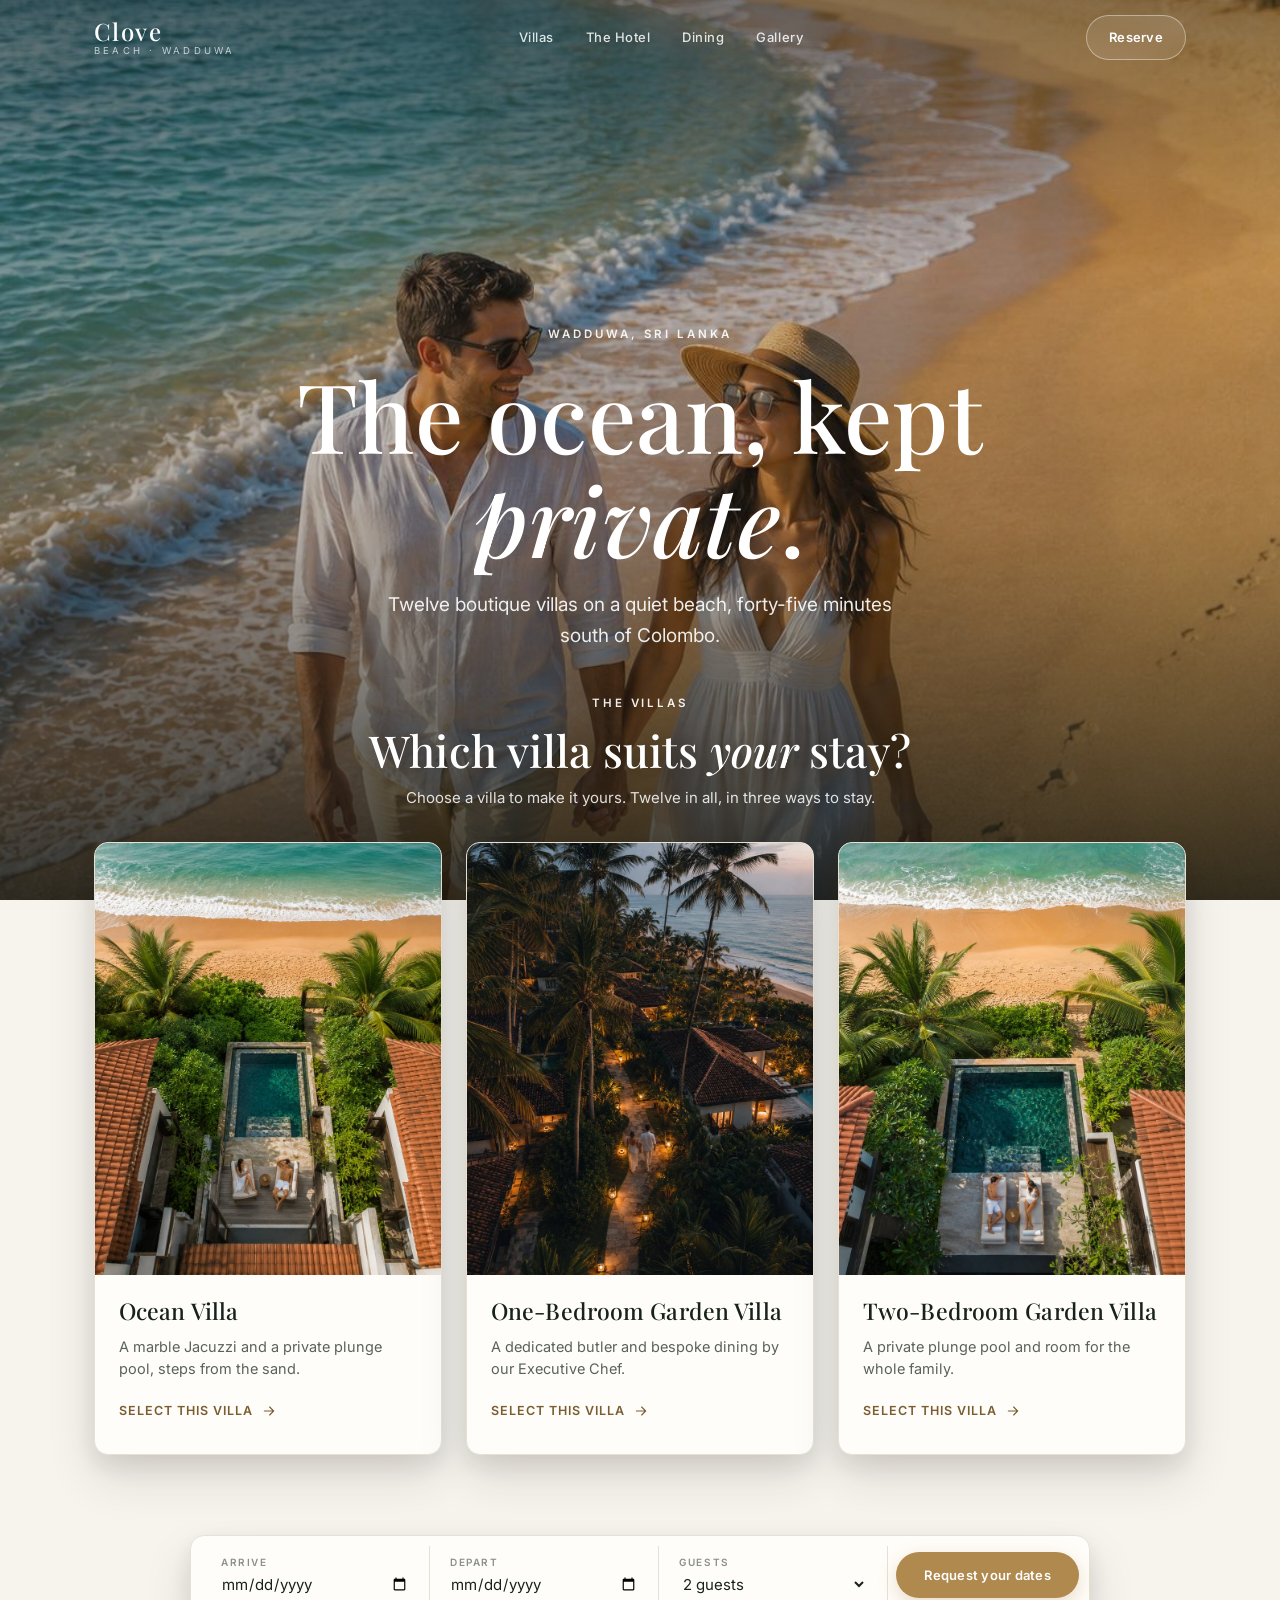
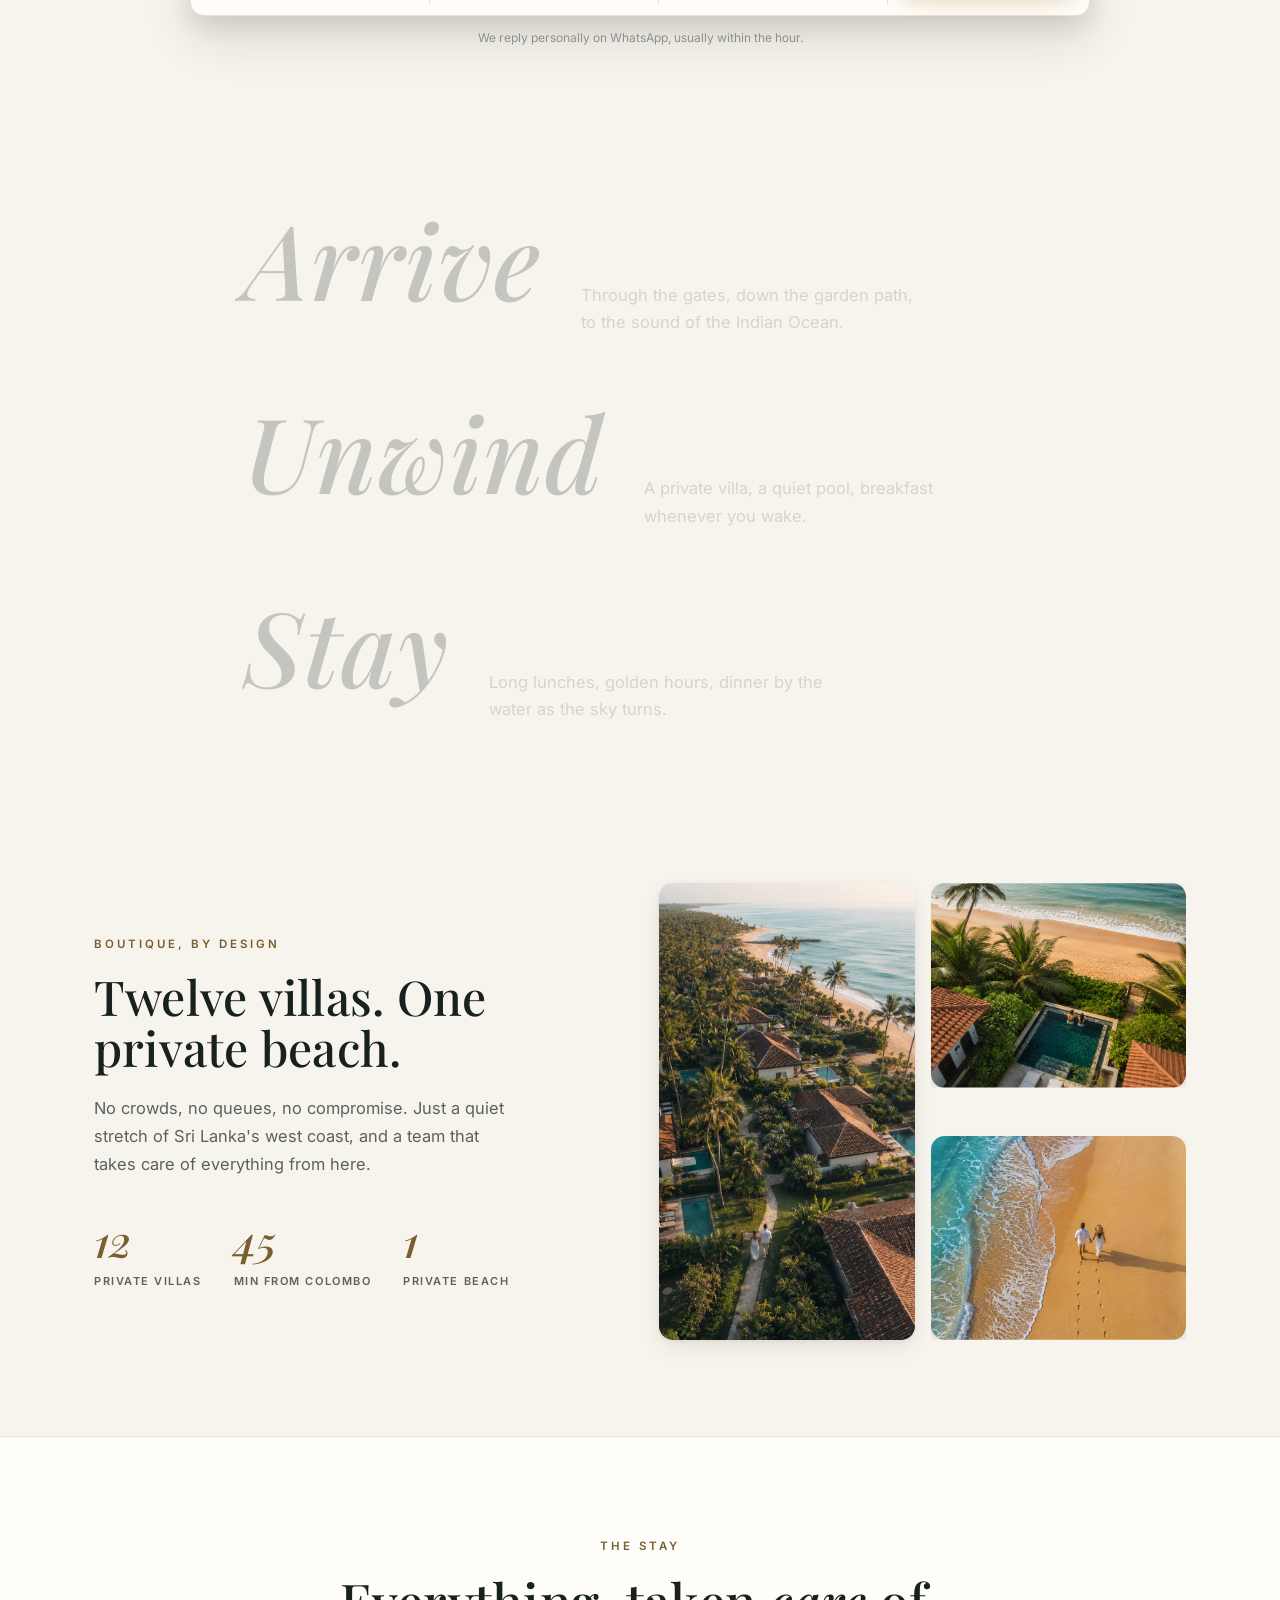
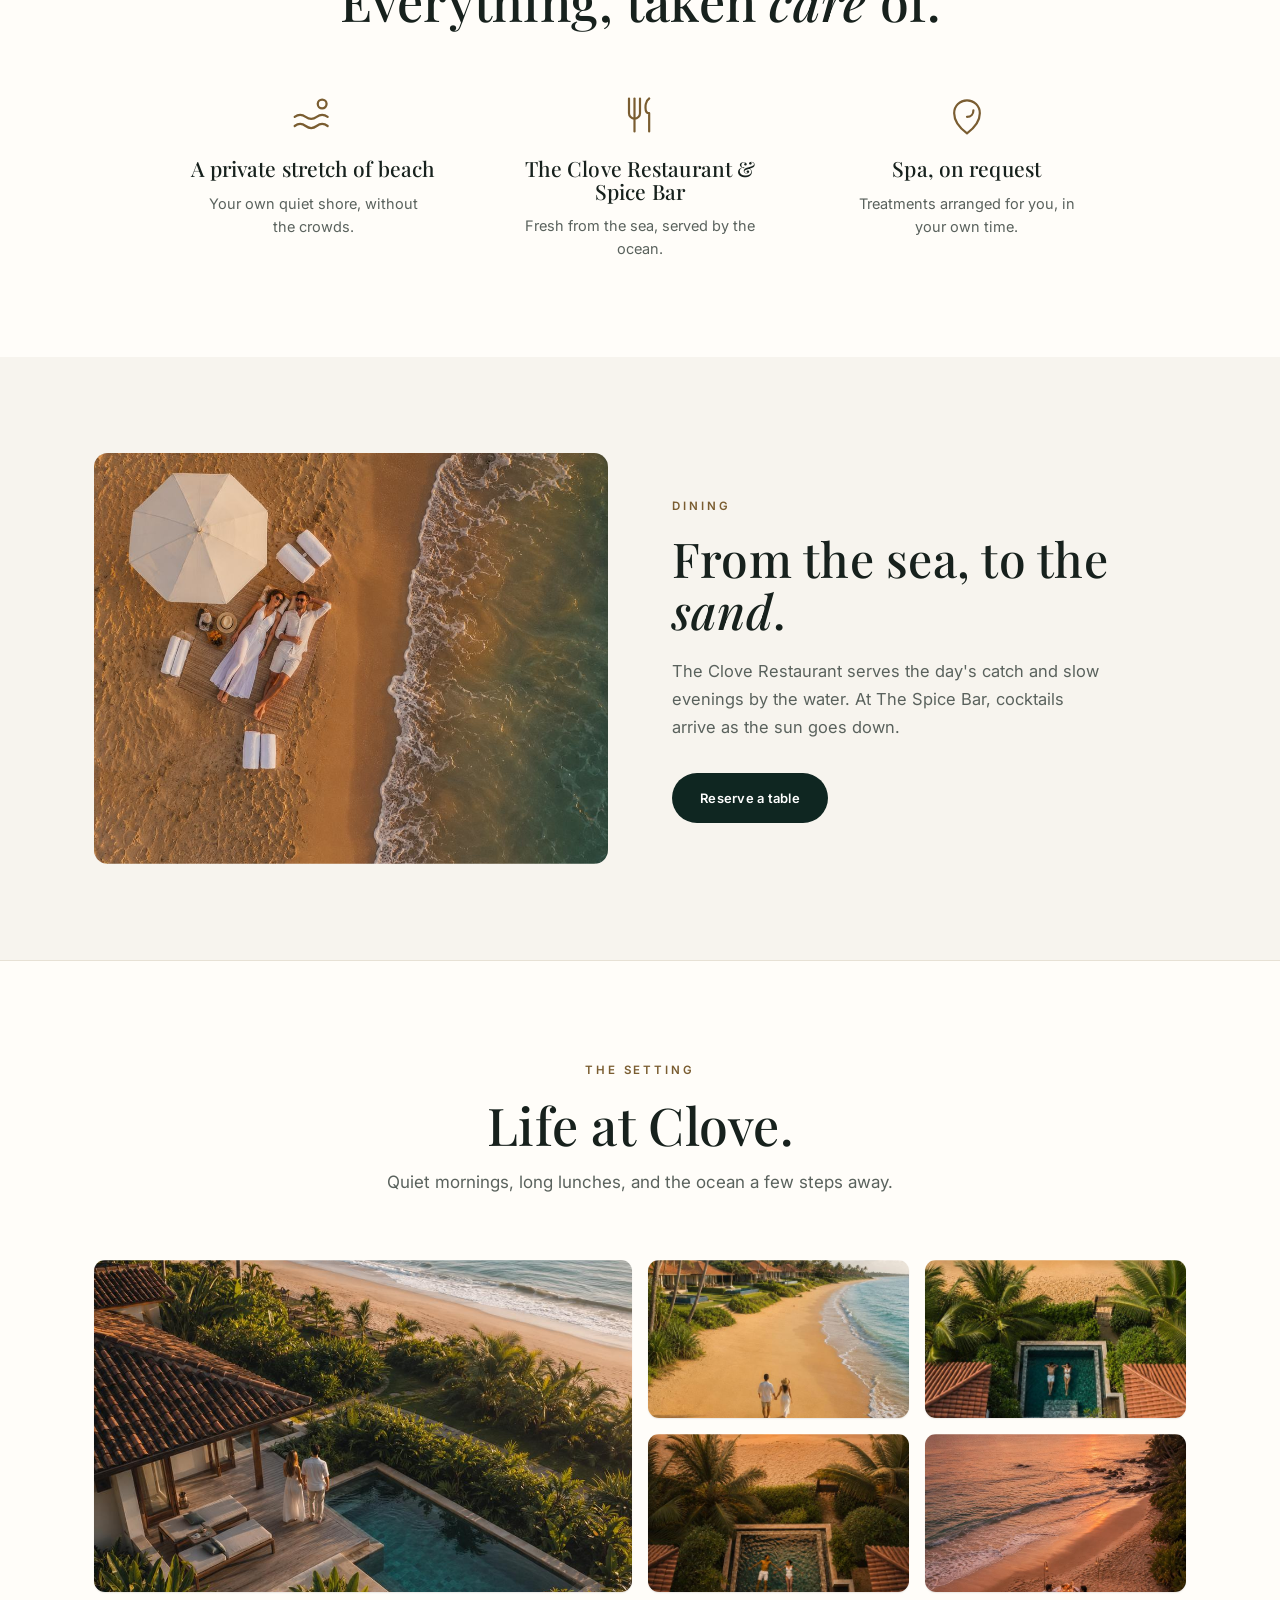
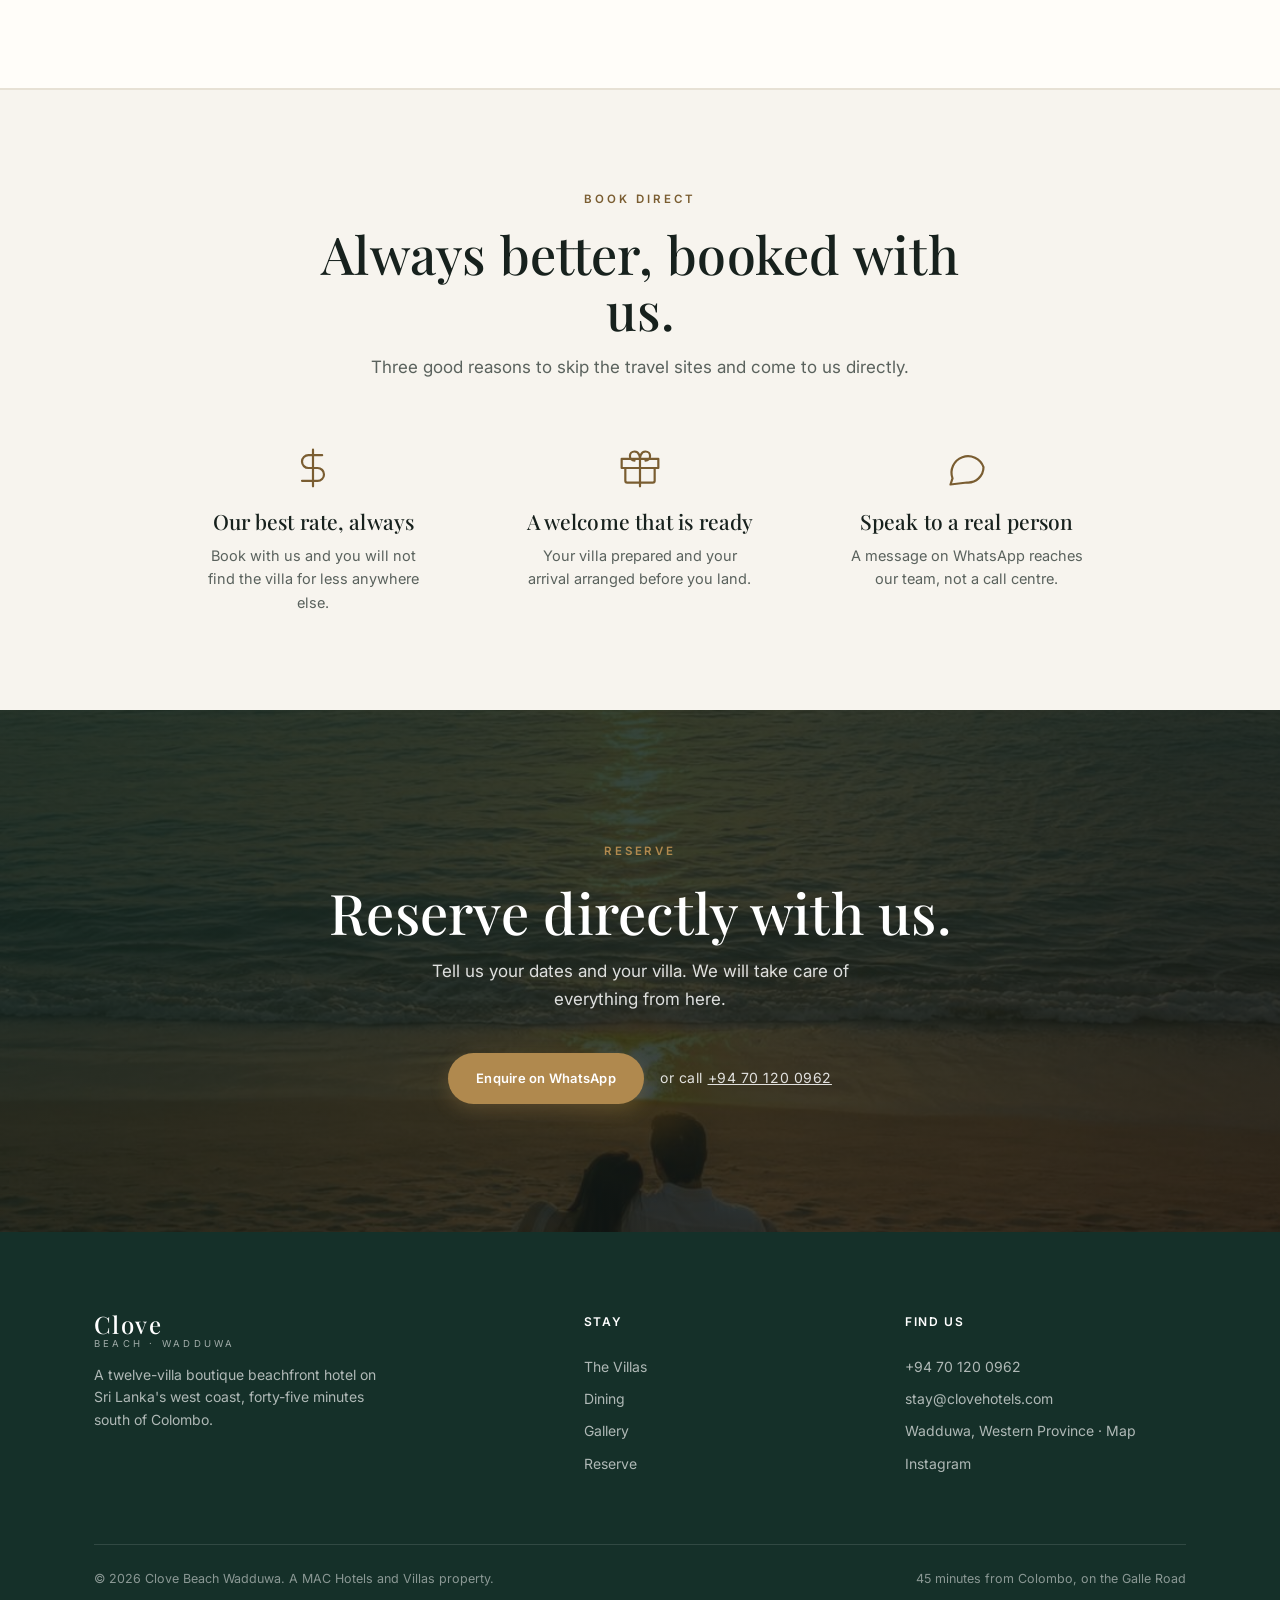
==== commit 132fceab: "World-class v4 homepage: kinetic Arrive/Unwind/Stay scrub, villa picker hero, honest WhatsApp conver" ====
--- a/index.html
+++ b/index.html
@@ -2,234 +2,560 @@
 <html lang="en">
 <head>
 <meta charset="UTF-8">
-<meta name="viewport" content="width=device-width, initial-scale=1, viewport-fit=cover">
-<title>Clove Beach Wadduwa · A Sanctuary by the Ocean</title>
-<meta name="description" content="Clove Beach, Wadduwa. A private beachfront sanctuary of quiet luxury in Sri Lanka. Ocean, garden and pool villas, spa, all-day dining, weddings and honeymoons.">
-<meta name="theme-color" content="#001d39">
-<link rel="icon" type="image/png" href="assets/mark-cyan.png">
-<meta property="og:title" content="Clove Beach Wadduwa · A Sanctuary by the Ocean">
-<meta property="og:description" content="Clove Beach, Wadduwa. A private beachfront sanctuary of quiet luxury in Sri Lanka. Ocean, garden and pool villas, spa, all-day dining, weddings and honeymoons.">
-<meta property="og:image" content="assets/aerial.jpg">
-<link rel="preconnect" href="https://fonts.googleapis.com">
+<meta name="viewport" content="width=device-width, initial-scale=1">
+<title>Clove Beach Wadduwa · Boutique beachfront villas, Sri Lanka</title>
+<meta name="description" content="A twelve-villa boutique beachfront hotel on Sri Lanka's west coast, forty-five minutes south of Colombo. Private plunge pools, quiet luxury and the Indian Ocean.">
+<meta name="theme-color" content="#0f2621">
+<meta property="og:title" content="Clove Beach Wadduwa">
+<meta property="og:description" content="Boutique beachfront villas on Sri Lanka's west coast.">
+<link rel="icon" href='data:image/svg+xml,<svg xmlns="http://www.w3.org/2000/svg" viewBox="0 0 64 64"><rect width="64" height="64" rx="14" fill="%230f2621"/><text x="32" y="45" font-family="Georgia,serif" font-size="38" font-style="italic" fill="%23b0894e" text-anchor="middle">C</text></svg>'>
+<meta name="robots" content="noindex">
+<meta property="og:image" content="https://businessboosterlk.github.io/clove-beach/assets/img/hero.jpg">
+<meta property="og:url" content="https://businessboosterlk.github.io/clove-beach/">
+<link rel="preload" as="image" href="assets/img/hero.jpg">
 <link rel="preconnect" href="https://fonts.gstatic.com" crossorigin>
-<link href="https://fonts.googleapis.com/css2?family=Playfair+Display:ital,wght@0,400;0,500;0,600;1,400;1,500&family=Jost:wght@300;400;500;600&display=swap" rel="stylesheet">
-<link rel="stylesheet" href="styles.css">
+<link href="https://fonts.googleapis.com/css2?family=Playfair+Display:ital,wght@0,500;0,600;1,500;1,600&family=Inter:wght@400;500;600&display=swap" rel="stylesheet">
+<style id="imvars">
+:root{
+  --im-ocean:url("assets/img/villa-ocean.jpg");
+  --im-g1:url("assets/img/villa-garden1.jpg");
+  --im-g2:url("assets/img/villa-garden2.jpg");
+}
+</style>
+<style>
+:root{
+  --brand:#b0894e; --brand-dark:#96723d; --brand-deep:#7a5d31; --brand-glow:rgba(176,137,78,.28);
+  --ink:#17211d; --muted:#5a625d; --faint:#8a908a;
+  --bg:#f7f4ee; --surface:#fffdf9; --surface-2:#f0ebe0; --line:#e7e1d5; --line-2:#d8d1c2;
+  --teal:#0f2621; --teal-2:#153029;
+  --shadow-xs:0 1px 2px rgba(30,25,15,.05),0 1px 1px rgba(30,25,15,.04);
+  --shadow:0 2px 6px rgba(30,25,15,.06),0 8px 22px rgba(30,25,15,.07);
+  --shadow-md:0 10px 24px rgba(30,25,15,.10),0 22px 50px rgba(30,25,15,.12);
+  --ring:0 0 0 3px var(--brand-glow);
+  --font-display:'Playfair Display',Georgia,serif;
+  --font-sans:'Inter',system-ui,sans-serif;
+  --s-1:4px;--s-2:8px;--s-3:12px;--s-4:16px;--s-5:20px;--s-6:24px;--s-8:32px;--s-10:40px;--s-12:48px;--s-16:64px;--s-20:80px;--s-24:96px;--s-32:128px;
+  --ease:cubic-bezier(.16,1,.3,1);--t-fast:.15s;--t:.25s;--t-slow:.45s;
+  --maxw:1180px;--gutter:clamp(20px,5vw,44px);--nav-h:76px;
+  --r:14px;--r-md:11px;--r-sm:8px;--r-pill:999px;
+}
+*{margin:0;padding:0;box-sizing:border-box}
+html{scroll-behavior:smooth;-webkit-text-size-adjust:100%}
+body{font-family:var(--font-sans);font-size:15px;line-height:1.6;color:var(--ink);background:var(--bg);-webkit-font-smoothing:antialiased;overflow-x:clip}
+h1,h2,h3{font-family:var(--font-display);font-weight:500;line-height:1.08;letter-spacing:.005em;color:var(--ink)}
+h1 em,h2 em{font-style:italic;font-weight:500}
+a{color:inherit;text-decoration:none}
+img{display:block;max-width:100%}
+button{font-family:inherit;cursor:pointer;border:none;background:none}
+svg{flex-shrink:0}
+:focus-visible{outline:none;box-shadow:var(--ring);border-radius:var(--r-sm)}
+::selection{background:var(--brand);color:#fff}
+.wrap{max-width:var(--maxw);margin:0 auto;padding-left:var(--gutter);padding-right:var(--gutter)}
+.section{padding:var(--s-24) 0}
+.eyebrow{font-family:var(--font-sans);font-weight:600;font-size:11.5px;letter-spacing:.26em;text-transform:uppercase;color:var(--brand-deep)}
+@media(prefers-reduced-motion:reduce){*{animation:none!important;transition-duration:.06s!important;scroll-behavior:auto!important}.kb{animation:none!important}}
+
+/* buttons */
+.btn{display:inline-flex;align-items:center;justify-content:center;gap:10px;font-family:var(--font-sans);font-weight:600;font-size:13px;letter-spacing:.02em;padding:15px 28px;border-radius:var(--r-pill);white-space:nowrap;transition:transform var(--t-fast) var(--ease),box-shadow var(--t),background var(--t),color var(--t)}
+.btn:active{transform:scale(.98)}
+.btn-primary{color:#fff;background:var(--brand);box-shadow:0 6px 18px var(--brand-glow)}
+.btn-primary:hover{background:var(--brand-dark);transform:translateY(-1px);box-shadow:0 10px 26px var(--brand-glow)}
+.btn-light{color:#fff;background:rgba(255,255,255,.10);border:1px solid rgba(255,255,255,.4);backdrop-filter:blur(8px)}
+.btn-light:hover{background:rgba(255,255,255,.2)}
+.btn-ink{color:#fff;background:var(--teal)}
+.btn-ink:hover{background:var(--teal-2);transform:translateY(-1px)}
+
+/* nav */
+.nav{position:fixed;top:0;left:0;right:0;z-index:100;height:var(--nav-h);transition:background var(--t),box-shadow var(--t),border-color var(--t);border-bottom:1px solid transparent}
+.nav .wrap{display:flex;align-items:center;justify-content:space-between;height:100%}
+.brand{display:flex;flex-direction:column;line-height:1;gap:3px}
+.brand .b1{font-family:var(--font-display);font-weight:500;font-size:24px;letter-spacing:.06em;color:#fff;transition:color var(--t)}
+.brand .b2{font-size:9.5px;letter-spacing:.34em;color:rgba(255,255,255,.7);transition:color var(--t)}
+.nav-links{display:flex;gap:var(--s-8)}
+.nav-links a{font-size:13px;font-weight:500;letter-spacing:.04em;color:rgba(255,255,255,.85);transition:color var(--t-fast)}
+.nav-links a:hover{color:#fff}
+.nav .btn{padding:11px 22px}
+.nav.stick{background:color-mix(in srgb,var(--surface) 92%,transparent);backdrop-filter:saturate(150%) blur(14px);box-shadow:var(--shadow-xs);border-color:var(--line)}
+.nav.stick .brand .b1{color:var(--ink)}
+.nav.stick .brand .b2{color:var(--faint)}
+.nav.stick .nav-links a{color:var(--muted)}
+.nav.stick .nav-links a:hover{color:var(--ink)}
+.nav.stick .btn-light{color:var(--ink);background:transparent;border-color:var(--line-2)}
+.nav.stick .btn-light:hover{background:var(--surface-2)}
+.hamb{display:none;width:44px;height:44px;align-items:center;justify-content:center;color:#fff}
+.nav.stick .hamb{color:var(--ink)}
+.hamb svg{width:26px;height:26px}
+@media(max-width:900px){.nav-links,.nav .wrap>.btn{display:none}.hamb{display:flex}}
+.drawer{position:fixed;inset:0 0 0 auto;width:min(84vw,320px);z-index:200;background:var(--surface);padding:var(--s-10) var(--s-8);box-shadow:var(--shadow-md);opacity:0;visibility:hidden;transform:translateX(-14px);transition:all var(--t) var(--ease)}
+.drawer.open{opacity:1;visibility:visible;transform:translateX(0)}
+.drawer a{display:block;padding:var(--s-4) 0;font-family:var(--font-display);font-size:22px;border-bottom:1px solid var(--line);color:var(--ink)}
+.scrim{position:fixed;inset:0;z-index:199;background:rgba(15,20,18,.5);opacity:0;visibility:hidden;transition:opacity var(--t)}
+.scrim.open{opacity:1;visibility:visible}
+
+/* hero */
+.hero{position:relative;min-height:100vh;display:flex;align-items:center;color:#fff;overflow:hidden}
+.hero-media{position:absolute;inset:0;bottom:-16%;z-index:0;overflow:hidden;background:var(--teal);will-change:transform}
+.hero-layer{position:absolute;inset:0;width:100%;height:100%;opacity:0;transition:opacity .9s var(--ease)}
+.hero-layer.is-on{opacity:1}
+img.hero-layer{object-fit:cover}
+div.hero-layer{background-size:cover;background-position:center}
+.hero-layer[data-villa="ocean"]{background-image:var(--im-ocean)}
+.hero-layer[data-villa="garden1"]{background-image:var(--im-g1)}
+.hero-layer[data-villa="garden2"]{background-image:var(--im-g2)}
+.kb{animation:kb 22s ease-in-out infinite alternate;transform-origin:60% 52%}
+@keyframes kb{from{transform:scale(1.03)}to{transform:scale(1.15)}}
+.hero-ov{position:absolute;inset:0;z-index:1;background:linear-gradient(180deg,rgba(15,20,18,.44) 0%,rgba(15,20,18,.14) 30%,rgba(15,20,18,.28) 58%,rgba(15,20,18,.82) 100%)}
+.hero .wrap{position:relative;z-index:2;text-align:center;padding-top:var(--nav-h);width:100%}
+.hero .eyebrow{color:rgba(255,255,255,.9);display:block;margin-bottom:var(--s-5)}
+.hero h1{font-size:clamp(44px,8vw,96px);color:#fff;font-weight:500;max-width:15ch;margin:0 auto}
+.hero h1 .w{display:inline-block;overflow:hidden;vertical-align:top;padding-bottom:.14em;margin-bottom:-.14em}
+.hero h1 .wi{display:inline-block}
+html.rv .hero h1 .wi{animation:wrise 1.05s var(--ease) both;animation-delay:calc(.15s + var(--i)*.09s)}
+@keyframes wrise{from{transform:translateY(115%)}}
+.hero p{max-width:44ch;margin:var(--s-5) auto 0;color:rgba(255,255,255,.9);font-size:clamp(16px,2.1vw,19px)}
+html.rv .hero .eyebrow,html.rv .hero p{animation:hfade 1s var(--ease) both;animation-delay:.75s}
+@keyframes hfade{from{opacity:0;transform:translateY(14px)}}
+
+/* villa picker (overlaps the hero) */
+.sect-head{text-align:center;max-width:640px;margin:0 auto var(--s-16)}
+.sect-head h2{font-size:clamp(32px,4.6vw,52px);margin:var(--s-4) 0 var(--s-4)}
+.sect-head p{color:var(--muted);font-size:17px}
+.picker{position:relative;z-index:5;margin-top:-210px;padding-bottom:var(--s-16)}
+.picker-head{text-align:center;margin-bottom:var(--s-8)}
+.picker-head .eyebrow{color:rgba(255,255,255,.92)}
+.picker-head h2{color:#fff;font-size:clamp(28px,3.8vw,44px);margin-top:var(--s-3);text-shadow:0 2px 26px rgba(0,0,0,.4)}
+.picker-head p{color:rgba(255,255,255,.85);margin-top:var(--s-3);font-size:15px}
+@media(max-width:860px){
+  .picker{margin-top:var(--s-12)}
+  .picker-head .eyebrow{color:var(--brand-deep)}
+  .picker-head h2{color:var(--ink);text-shadow:none}
+  .picker-head p{color:var(--muted)}
+}
+.vgrid{display:grid;grid-template-columns:repeat(3,1fr);gap:var(--s-6)}
+@media(max-width:860px){.vgrid{grid-template-columns:1fr;max-width:420px;margin:0 auto}}
+.vcard{position:relative;background:var(--surface);border:1px solid var(--line);border-radius:var(--r);overflow:hidden;cursor:pointer;box-shadow:var(--shadow-md);transition:transform var(--t) var(--ease),box-shadow var(--t),border-color var(--t)}
+.vcard:hover{transform:translateY(-8px);box-shadow:0 22px 50px rgba(15,20,18,.28);border-color:var(--brand)}
+.vcard.selected{border-color:var(--brand);box-shadow:0 0 0 2px var(--brand),0 22px 50px rgba(15,20,18,.28)}
+.vcard .tick{position:absolute;top:14px;right:14px;width:32px;height:32px;border-radius:50%;background:var(--brand);color:#fff;display:none;align-items:center;justify-content:center;box-shadow:var(--shadow);z-index:2}
+.vcard.selected .tick{display:flex}
+.vcard .tick svg{width:17px;height:17px}
+.vcard .ph{aspect-ratio:4/5;background-size:cover;background-position:center;transition:transform var(--t-slow) var(--ease)}
+.vcard[data-v="ocean"] .ph{background-image:var(--im-ocean)}
+.vcard[data-v="garden1"] .ph{background-image:var(--im-g1)}
+.vcard[data-v="garden2"] .ph{background-image:var(--im-g2)}
+.vcard .body{padding:var(--s-6) var(--s-6) var(--s-8)}
+.vcard h3{font-size:23px;margin-bottom:var(--s-3)}
+.vcard .det{color:var(--muted);font-size:14.5px;line-height:1.55;min-height:44px}
+.vcard .more{display:inline-flex;align-items:center;gap:8px;margin-top:var(--s-5);font-weight:600;font-size:12.5px;letter-spacing:.08em;text-transform:uppercase;color:var(--brand-deep);transition:gap var(--t)}
+.vcard .more svg{width:16px;height:16px}
+.vcard:hover .more{gap:13px}
+.pick-confirm{max-width:540px;margin:var(--s-10) auto 0;display:none;align-items:center;justify-content:space-between;gap:var(--s-4);background:var(--surface);border:1px solid var(--line);border-radius:var(--r-pill);padding:9px 9px 9px 24px;box-shadow:var(--shadow-md)}
+.pick-confirm.show{display:flex}
+.pick-confirm span{font-family:var(--font-display);font-size:17px;color:var(--ink)}
+.pick-confirm b{color:var(--brand-deep)}
+@media(max-width:520px){.pick-confirm{flex-direction:column;border-radius:var(--r);padding:var(--s-5);text-align:center}.pick-confirm .btn{width:100%}}
+
+/* availability bar */
+.availwrap{position:relative;z-index:6}
+.availbar{max-width:900px;margin:var(--s-4) auto 0;background:var(--surface);border:1px solid var(--line);border-radius:var(--r);box-shadow:var(--shadow-md);display:grid;grid-template-columns:1fr 1fr 1fr auto;gap:0;padding:10px;align-items:center}
+@media(max-width:760px){.availbar{grid-template-columns:1fr 1fr;row-gap:6px}}
+@media(max-width:440px){.availbar{grid-template-columns:1fr}}
+.af{display:flex;flex-direction:column;gap:2px;padding:8px 20px;border-right:1px solid var(--line)}
+@media(max-width:760px){.af{border-right:none}}
+.af label{font-size:10px;letter-spacing:.16em;text-transform:uppercase;color:var(--faint);font-weight:600}
+.af input,.af select{border:none;background:none;font-family:var(--font-sans);font-size:15px;color:var(--ink);padding:2px 0;width:100%;cursor:pointer}
+.af input:focus,.af select:focus{outline:none;color:var(--brand-deep)}
+.availbar .btn{margin-left:8px}
+@media(max-width:760px){.availbar .btn{grid-column:1/-1;width:100%;margin:6px 0 0}}
+.avail-note{text-align:center;font-size:12px;color:var(--faint);margin-top:var(--s-3)}
+
+/* THE WALK - signature scrubbed kinetic stack */
+.walk{padding:var(--s-32) 0;overflow:hidden}
+.walk-row{display:grid;grid-template-columns:auto 1fr;align-items:baseline;gap:var(--s-10);max-width:880px;margin:0 auto;padding:var(--s-8) var(--gutter)}
+@media(max-width:700px){.walk-row{grid-template-columns:1fr;gap:var(--s-3);padding:var(--s-6) var(--gutter)}}
+.walk-word{font-family:var(--font-display);font-style:italic;font-weight:500;font-size:clamp(52px,9vw,104px);line-height:.98;color:var(--ink);letter-spacing:.01em}
+.walk-rule{height:1px;background:var(--brand);transform-origin:left;transform:scaleX(1);margin-top:var(--s-2)}
+.walk-copy{color:var(--muted);font-size:16.5px;max-width:34ch;line-height:1.65}
+html.rv .walk-row{opacity:calc(.22 + var(--p,1)*.78)}
+html.rv .walk-rule{transform:scaleX(var(--p,1))}
+
+/* story collage + stat numerals */
+.storyc .inner{display:grid;grid-template-columns:1fr 1.05fr;gap:var(--s-16);align-items:center}
+@media(max-width:860px){.storyc .inner{grid-template-columns:1fr;gap:var(--s-12)}}
+.storyc h2{font-size:clamp(30px,4.4vw,48px);margin:var(--s-4) 0 var(--s-5)}
+.storyc p{color:var(--muted);font-size:16.5px;line-height:1.7;max-width:42ch}
+.stats{display:flex;gap:var(--s-8);flex-wrap:wrap;margin-top:var(--s-10)}
+.stat b{display:block;font-family:var(--font-display);font-style:italic;font-weight:500;font-size:44px;color:var(--brand-deep);line-height:1;margin-bottom:6px}
+.stat span{font-size:11px;color:var(--muted);letter-spacing:.14em;text-transform:uppercase;font-weight:600}
+.cluster{display:grid;grid-template-columns:1fr 1fr;grid-template-rows:auto auto;gap:var(--s-4);align-items:start}
+.cluster img{width:100%;object-fit:cover;border-radius:var(--r);box-shadow:var(--shadow)}
+.cluster .c1{grid-row:1/3;aspect-ratio:3/4.3;height:100%}
+.cluster .c2{aspect-ratio:4/3.2}
+.cluster .c3{aspect-ratio:4/3.2;margin-top:var(--s-8)}
+
+/* experience row */
+.exp{text-align:center}
+.exp-grid{display:grid;grid-template-columns:repeat(3,1fr);gap:var(--s-10);max-width:940px;margin:0 auto}
+@media(max-width:760px){.exp-grid{grid-template-columns:1fr;gap:var(--s-12);max-width:360px}}
+.exp-item .ic{width:44px;height:44px;margin:0 auto var(--s-5);color:var(--brand-deep)}
+.exp-item .ic svg{width:44px;height:44px;stroke-width:1.2}
+.exp-item h3{font-size:21px;margin-bottom:var(--s-3)}
+.exp-item p{color:var(--muted);font-size:14.5px;max-width:26ch;margin:0 auto}
+
+/* dining split */
+.dining .inner{display:grid;grid-template-columns:1fr 1fr;align-items:center;gap:var(--s-16)}
+@media(max-width:860px){.dining .inner{grid-template-columns:1fr;gap:var(--s-10)}}
+.dining .media{border-radius:var(--r);overflow:hidden;aspect-ratio:5/4}
+.dining .media img{width:100%;height:100%;object-fit:cover}
+.dining h2{font-size:clamp(30px,4.4vw,48px);margin:var(--s-4) 0 var(--s-5)}
+.dining p{color:var(--muted);font-size:16.5px;line-height:1.7;max-width:44ch}
+.dining .btn{margin-top:var(--s-8)}
+
+/* gallery bento */
+.gallery-sec{background:var(--surface);border-top:1px solid var(--line);border-bottom:1px solid var(--line)}
+.mosaic{display:grid;grid-template-columns:repeat(4,1fr);grid-auto-rows:158px;gap:var(--s-4);grid-auto-flow:dense}
+@media(max-width:760px){.mosaic{grid-template-columns:repeat(2,1fr);grid-auto-rows:132px}}
+.mosaic figure{overflow:hidden;border-radius:var(--r-md);box-shadow:var(--shadow-xs)}
+.mosaic img{width:100%;height:100%;object-fit:cover;transition:transform var(--t-slow) var(--ease)}
+.mosaic figure:hover img{transform:scale(1.05)}
+.mosaic .big{grid-column:span 2;grid-row:span 2}
+
+/* cta band */
+.cta{position:relative;overflow:hidden;color:#fff;text-align:center;padding:var(--s-32) 0}
+.cta-bg{position:absolute;inset:0;width:100%;height:100%;object-fit:cover;z-index:0}
+.cta-scrim{position:absolute;inset:0;z-index:1;background:linear-gradient(160deg,rgba(15,38,33,.86),rgba(15,20,18,.78))}
+.cta .wrap{position:relative;z-index:2}
+.cta .eyebrow{color:var(--brand)}
+.cta h2{color:#fff;font-size:clamp(32px,5vw,56px);margin:var(--s-5) 0 var(--s-4)}
+.cta p{color:rgba(255,255,255,.85);max-width:44ch;margin:0 auto var(--s-10);font-size:17px}
+.cta-cta{display:flex;gap:var(--s-4);justify-content:center;flex-wrap:wrap;align-items:center}
+.cta .tel{color:rgba(255,255,255,.85);font-size:14px;letter-spacing:.04em}
+
+/* footer */
+.footer{background:var(--teal-2);color:rgba(255,255,255,.66);padding:var(--s-20) 0 var(--s-8)}
+.footer .cols{display:grid;grid-template-columns:1.6fr 1fr 1fr;gap:var(--s-10)}
+@media(max-width:760px){.footer .cols{grid-template-columns:1fr 1fr}}
+.footer .brand .b1{color:#fff}.footer .brand .b2{color:rgba(255,255,255,.6)}
+.footer .tag{margin-top:var(--s-4);font-size:14px;max-width:32ch;line-height:1.6}
+.footer h4{color:#fff;font-family:var(--font-sans);font-weight:600;font-size:12px;letter-spacing:.14em;text-transform:uppercase;margin-bottom:var(--s-5)}
+.footer a{display:block;padding:5px 0;font-size:14px;color:rgba(255,255,255,.66);transition:color var(--t-fast)}
+.footer a:hover{color:#fff}
+.footer .bar{border-top:1px solid rgba(255,255,255,.12);margin-top:var(--s-16);padding-top:var(--s-6);display:flex;justify-content:space-between;gap:var(--s-4);font-size:12.5px;flex-wrap:wrap;color:rgba(255,255,255,.5)}
+
+/* sticky mobile booking bar */
+.mbar{position:fixed;left:0;right:0;bottom:0;z-index:150;display:none;gap:10px;padding:11px 14px calc(11px + env(safe-area-inset-bottom));background:color-mix(in srgb,var(--surface) 95%,transparent);backdrop-filter:saturate(160%) blur(14px);border-top:1px solid var(--line);box-shadow:0 -6px 22px rgba(15,20,18,.10);transform:translateY(120%);transition:transform var(--t) var(--ease)}
+.mbar.show{transform:translateY(0)}
+.mbar .btn{flex:1;padding:15px}
+@media(max-width:860px){.mbar{display:flex}}
+
+/* reveals: fade for text, clip-wipe mask for imagery. Base = visible. */
+html.reveal-on [data-rv]{opacity:0;transform:translateY(20px);transition:opacity .8s var(--ease),transform .8s var(--ease)}
+html.reveal-on [data-rv].in{opacity:1;transform:none}
+html.reveal-on [data-rv].mask{opacity:1;transform:none;clip-path:inset(0 0 100% 0);transition:clip-path 1.05s var(--ease)}
+html.reveal-on [data-rv].mask.in{clip-path:inset(0 0 0% 0)}
+</style>
 </head>
 <body>
-<div class="progress" id="progress"></div>
-<div class="topbar">
-  <div class="wrap">
-    <div class="l"><span>Wadduwa <span class="dot"></span> Sri Lanka</span><span>Beachfront Sanctuary</span></div>
-    <div class="r"><a href="tel:+94701200962">+94 70 1 200 962</a><span class="dot"></span><a href="https://bookings.clovehotels.com/clovebeachhotel/booking/hotels/clove-beach-hotel-wadduwa" target="_blank" rel="noopener">Book online</a></div>
-  </div>
+
+<header class="nav" id="nav">
+  <div class="wrap">
+    <a href="#top" class="brand"><span class="b1">Clove</span><span class="b2">BEACH · WADDUWA</span></a>
+    <nav class="nav-links">
+      <a href="#villas">Villas</a><a href="#story">The Hotel</a><a href="#dining">Dining</a><a href="#gallery">Gallery</a>
+    </nav>
+    <a class="btn btn-light" href="#reserve">Reserve</a>
+    <button class="hamb" aria-label="Menu" onclick="openDrawer()"><svg viewBox="0 0 24 24" fill="none" stroke="currentColor" stroke-width="1.6" stroke-linecap="round"><path d="M3 6h18M3 12h18M3 18h18"/></svg></button>
+  </div>
+</header>
+<div class="scrim" id="scrim" onclick="closeDrawer()"></div>
+<aside class="drawer" id="drawer">
+  <nav>
+    <a href="#villas" onclick="closeDrawer()">Villas</a>
+    <a href="#story" onclick="closeDrawer()">The Hotel</a>
+    <a href="#dining" onclick="closeDrawer()">Dining</a>
+    <a href="#gallery" onclick="closeDrawer()">Gallery</a>
+    <a href="#reserve" onclick="closeDrawer()">Reserve</a>
+  </nav>
+</aside>
+
+<main>
+<!-- HERO. The Sunday shoot film replaces the default layer as a <video>; the still is complete on its own. -->
+<section class="hero" id="top">
+  <div class="hero-media" id="heroMedia">
+    <img class="hero-layer kb is-on" data-villa="default" src="assets/img/hero.jpg" alt="Clove Beach Wadduwa at golden hour" loading="eager">
+    <div class="hero-layer" data-villa="ocean" role="img" aria-label="Ocean Villa with private plunge pool"></div>
+    <div class="hero-layer" data-villa="garden1" role="img" aria-label="One-Bedroom Garden Villa in the gardens"></div>
+    <div class="hero-layer" data-villa="garden2" role="img" aria-label="Two-Bedroom Garden Villa with plunge pool"></div>
+  </div>
+  <div class="hero-ov"></div>
+  <div class="wrap">
+    <span class="eyebrow">Wadduwa, Sri Lanka</span>
+    <h1><span class="w"><span class="wi" style="--i:0">The</span></span> <span class="w"><span class="wi" style="--i:1">ocean,</span></span> <span class="w"><span class="wi" style="--i:2">kept</span></span> <span class="w"><span class="wi" style="--i:3"><em>private</em>.</span></span></h1>
+    <p>Twelve boutique villas on a quiet beach, forty-five minutes south of Colombo.</p>
+  </div>
+</section>
+
+<!-- WHICH VILLA -->
+<section class="picker" id="villas">
+  <div class="wrap">
+    <div class="picker-head">
+      <span class="eyebrow">The Villas</span>
+      <h2>Which villa suits <em>your</em> stay?</h2>
+      <p>Choose a villa to make it yours. Twelve in all, in three ways to stay.</p>
+    </div>
+    <div class="vgrid" onmouseleave="resetVilla()">
+      <article class="vcard" data-rv data-v="ocean" tabindex="0" role="button" aria-label="Select the Ocean Villa" onmouseenter="previewVilla('ocean')" onmouseleave="resetVilla()" onfocus="previewVilla('ocean')" onblur="resetVilla()" onclick="selectVilla('ocean')" onkeypress="if(event.key==='Enter')selectVilla('ocean')">
+        <div class="tick"><svg viewBox="0 0 24 24" fill="none" stroke="currentColor" stroke-width="2.6" stroke-linecap="round" stroke-linejoin="round"><path d="M20 6 9 17l-5-5"/></svg></div>
+        <div class="ph" role="img" aria-label="Ocean Villa with private plunge pool"></div>
+        <div class="body"><h3>Ocean Villa</h3><p class="det">A marble Jacuzzi and a private plunge pool, steps from the sand.</p>
+        <span class="more">Select this villa<svg viewBox="0 0 24 24" fill="none" stroke="currentColor" stroke-width="1.7" stroke-linecap="round"><path d="M5 12h14M13 6l6 6-6 6"/></svg></span></div>
+      </article>
+      <article class="vcard" data-rv style="transition-delay:.08s" data-v="garden1" tabindex="0" role="button" aria-label="Select the One-Bedroom Garden Villa" onmouseenter="previewVilla('garden1')" onmouseleave="resetVilla()" onfocus="previewVilla('garden1')" onblur="resetVilla()" onclick="selectVilla('garden1')" onkeypress="if(event.key==='Enter')selectVilla('garden1')">
+        <div class="tick"><svg viewBox="0 0 24 24" fill="none" stroke="currentColor" stroke-width="2.6" stroke-linecap="round" stroke-linejoin="round"><path d="M20 6 9 17l-5-5"/></svg></div>
+        <div class="ph" role="img" aria-label="One-Bedroom Garden Villa"></div>
+        <div class="body"><h3>One-Bedroom Garden Villa</h3><p class="det">A dedicated butler and bespoke dining by our Executive Chef.</p>
+        <span class="more">Select this villa<svg viewBox="0 0 24 24" fill="none" stroke="currentColor" stroke-width="1.7" stroke-linecap="round"><path d="M5 12h14M13 6l6 6-6 6"/></svg></span></div>
+      </article>
+      <article class="vcard" data-rv style="transition-delay:.16s" data-v="garden2" tabindex="0" role="button" aria-label="Select the Two-Bedroom Garden Villa" onmouseenter="previewVilla('garden2')" onmouseleave="resetVilla()" onfocus="previewVilla('garden2')" onblur="resetVilla()" onclick="selectVilla('garden2')" onkeypress="if(event.key==='Enter')selectVilla('garden2')">
+        <div class="tick"><svg viewBox="0 0 24 24" fill="none" stroke="currentColor" stroke-width="2.6" stroke-linecap="round" stroke-linejoin="round"><path d="M20 6 9 17l-5-5"/></svg></div>
+        <div class="ph" role="img" aria-label="Two-Bedroom Garden Villa with plunge pool"></div>
+        <div class="body"><h3>Two-Bedroom Garden Villa</h3><p class="det">A private plunge pool and room for the whole family.</p>
+        <span class="more">Select this villa<svg viewBox="0 0 24 24" fill="none" stroke="currentColor" stroke-width="1.7" stroke-linecap="round"><path d="M5 12h14M13 6l6 6-6 6"/></svg></span></div>
+      </article>
+    </div>
+    <div class="pick-confirm" id="pickConfirm">
+      <span><b id="pickName">Ocean Villa</b> selected for your stay</span>
+      <a class="btn btn-primary" id="pickBtn" href="https://wa.me/94701200962?text=Hello%20Clove%20Beach%20Wadduwa%2C%20I%20would%20like%20to%20enquire%20about%20a%20villa." target="_blank" rel="noopener">Reserve this villa</a>
+    </div>
+  </div>
+</section>
+
+<!-- REQUEST DATES (honest: it opens WhatsApp; works without JS via GET fallback) -->
+<div class="availwrap wrap">
+  <form class="availbar" action="https://wa.me/94701200962" method="get" target="_blank" onsubmit="return requestDates(event)">
+    <input type="hidden" name="text" value="Hello Clove Beach Wadduwa, I would like to request dates for a stay.">
+    <div class="af"><label for="avArrive">Arrive</label><input type="date" id="avArrive"></div>
+    <div class="af"><label for="avDepart">Depart</label><input type="date" id="avDepart"></div>
+    <div class="af"><label for="avGuests">Guests</label>
+      <select id="avGuests"><option>2 guests</option><option>1 guest</option><option>3 guests</option><option>4 guests</option><option>5+ guests</option></select></div>
+    <button class="btn btn-primary" type="submit">Request your dates</button>
+  </form>
+  <p class="avail-note">We reply personally on WhatsApp, usually within the hour.</p>
 </div>
-<header class="header" id="header">
-  <div class="wrap nav">
-    <a href="index.html" class="brand">
-      <img class="lw" src="assets/logo-white.png" alt="Clove Beach Wadduwa">
-      <img class="lf" src="assets/logo-full.png" alt="Clove Beach Wadduwa">
-    </a>
-    <nav class="nav-links">
-      <a href="index.html">Home</a><a href="rooms.html">Villas</a><a href="dining.html">Dining</a>
-      <a href="gallery.html">Gallery</a><a href="about.html">About</a><a href="contact.html">Contact</a>
-    </nav>
-    <a href="https://bookings.clovehotels.com/clovebeachhotel/booking/hotels/clove-beach-hotel-wadduwa" target="_blank" rel="noopener" class="nav-cta">Book now</a>
-    <button class="hamb" id="hamb" aria-label="Menu"><svg viewBox="0 0 24 24" fill="none" stroke="currentColor" stroke-width="1.4"><path d="M3 6h18M3 12h18M3 18h18"/></svg></button>
-  </div>
-</header>
-
-<section class="hero">
-  <div class="hero-bg" id="heroBg"><img src="assets/aerial.jpg" alt="Aerial view of Clove Beach Wadduwa"></div>
-  <div class="wrap hero-in">
-    <span class="eyebrow center" data-rv="fade">Wadduwa · Sri Lanka</span>
-    <h1 data-rv="fade" style="transition-delay:.1s">A sanctuary<br>by the <em>ocean</em></h1>
-    <p class="hero-sub" data-rv="fade" style="transition-delay:.24s">Where Sri Lankan beauty meets quiet luxury. Private villas, timeless design and the endless rhythm of the sea.</p>
-    <div class="hero-cta" data-rv="fade" style="transition-delay:.36s">
-      <a href="https://bookings.clovehotels.com/clovebeachhotel/booking/hotels/clove-beach-hotel-wadduwa" target="_blank" rel="noopener" class="btn btn-solid"><span>Book your stay</span></a>
-      <a href="rooms.html" class="btn btn-light"><span>Explore the villas</span></a>
-    </div>
-  </div>
-  <a href="#welcome" class="scrollcue"><span>Scroll</span><span class="ln"></span></a>
-</section>
-
-<div class="trust">
-  <div class="wrap">
-    <div class="tr" data-rv><div class="n">4<em>/5</em></div><div class="t">TripAdvisor rating</div></div>
-    <div class="tr" data-rv style="transition-delay:.06s"><div class="n">436<em>+</em></div><div class="t">Traveller reviews</div></div>
-    <div class="tr" data-rv style="transition-delay:.12s"><div class="n">3</div><div class="t">Villa styles</div></div>
-    <div class="tr" data-rv style="transition-delay:.18s"><div class="n">50<em>min</em></div><div class="t">From Colombo</div></div>
-  </div>
+
+<!-- THE WALK - signature scrubbed scene: arrival to sunset -->
+<section class="walk" id="walk" aria-label="The Clove day">
+  <div class="walk-row" data-walk>
+    <div><div class="walk-word">Arrive</div><div class="walk-rule"></div></div>
+    <p class="walk-copy">Through the gates, down the garden path, to the sound of the Indian Ocean.</p>
+  </div>
+  <div class="walk-row" data-walk>
+    <div><div class="walk-word">Unwind</div><div class="walk-rule"></div></div>
+    <p class="walk-copy">A private villa, a quiet pool, breakfast whenever you wake.</p>
+  </div>
+  <div class="walk-row" data-walk>
+    <div><div class="walk-word">Stay</div><div class="walk-rule"></div></div>
+    <p class="walk-copy">Long lunches, golden hours, dinner by the water as the sky turns.</p>
+  </div>
+</section>
+
+<!-- STORY collage -->
+<section class="section storyc" id="story" style="padding-top:0">
+  <div class="wrap">
+    <div class="inner">
+      <div data-rv>
+        <span class="eyebrow">Boutique, by design</span>
+        <h2>Twelve villas. One private beach.</h2>
+        <p>No crowds, no queues, no compromise. Just a quiet stretch of Sri Lanka's west coast, and a team that takes care of everything from here.</p>
+        <div class="stats">
+          <div class="stat"><b>12</b><span>Private villas</span></div>
+          <div class="stat"><b>45</b><span>Min from Colombo</span></div>
+          <div class="stat"><b>1</b><span>Private beach</span></div>
+        </div>
+      </div>
+      <div class="cluster">
+        <img class="c1" data-rv src="assets/img/story.jpg" alt="Clove Beach Wadduwa from above">
+        <img class="c2 mask" data-rv style="transition-delay:.12s" src="assets/img/story-pool.jpg" alt="A private plunge pool" loading="lazy">
+        <img class="c3 mask" data-rv style="transition-delay:.22s" src="assets/img/story-beach.jpg" alt="The beach at Clove" loading="lazy">
+      </div>
+    </div>
+  </div>
+</section>
+
+<!-- THE STAY -->
+<section class="section exp" id="experience" style="background:var(--surface);border-top:1px solid var(--line)">
+  <div class="wrap">
+    <div class="sect-head" data-rv><span class="eyebrow">The Stay</span><h2>Everything, taken <em>care</em> of.</h2></div>
+    <div class="exp-grid">
+      <div class="exp-item" data-rv>
+        <div class="ic"><svg viewBox="0 0 24 24" fill="none" stroke="currentColor" stroke-linecap="round" stroke-linejoin="round"><path d="M2 18c2-1.5 4-1.5 6 0s4 1.5 6 0 4-1.5 6 0"/><path d="M2 13c2-1.5 4-1.5 6 0s4 1.5 6 0 4-1.5 6 0"/><circle cx="17" cy="6" r="2.4"/></svg></div>
+        <h3>A private stretch of beach</h3><p>Your own quiet shore, without the crowds.</p>
+      </div>
+      <div class="exp-item" data-rv style="transition-delay:.08s">
+        <div class="ic"><svg viewBox="0 0 24 24" fill="none" stroke="currentColor" stroke-linecap="round" stroke-linejoin="round"><path d="M6 3v8a3 3 0 0 0 6 0V3"/><path d="M9 3v18"/><path d="M17 3c-1.5 1-2 3-2 5s.5 3 2 3v10"/></svg></div>
+        <h3>The Clove Restaurant &amp; Spice Bar</h3><p>Fresh from the sea, served by the ocean.</p>
+      </div>
+      <div class="exp-item" data-rv style="transition-delay:.16s">
+        <div class="ic"><svg viewBox="0 0 24 24" fill="none" stroke="currentColor" stroke-linecap="round" stroke-linejoin="round"><path d="M12 22c4-3 7-7 7-11a7 7 0 0 0-14 0c0 4 3 8 7 11Z"/><path d="M12 13c2.2 0 3.5-1.6 3.5-3.6"/></svg></div>
+        <h3>Spa, on request</h3><p>Treatments arranged for you, in your own time.</p>
+      </div>
+    </div>
+  </div>
+</section>
+
+<!-- DINING -->
+<section class="section dining" id="dining">
+  <div class="wrap">
+    <div class="inner">
+      <div class="media"><img class="mask" data-rv src="assets/img/dining.jpg" alt="Beachfront dining at Clove Beach Wadduwa" loading="lazy"></div>
+      <div data-rv style="transition-delay:.08s">
+        <span class="eyebrow">Dining</span>
+        <h2>From the sea, to the <em>sand</em>.</h2>
+        <p>The Clove Restaurant serves the day's catch and slow evenings by the water. At The Spice Bar, cocktails arrive as the sun goes down.</p>
+        <a class="btn btn-ink" href="https://wa.me/94701200962?text=Hello%20Clove%20Beach%20Wadduwa%2C%20I%20would%20like%20to%20reserve%20a%20table." target="_blank" rel="noopener">Reserve a table</a>
+      </div>
+    </div>
+  </div>
+</section>
+
+<!-- GALLERY -->
+<section class="section gallery-sec" id="gallery">
+  <div class="wrap">
+    <div class="sect-head" data-rv><span class="eyebrow">The Setting</span><h2>Life at Clove.</h2><p>Quiet mornings, long lunches, and the ocean a few steps away.</p></div>
+    <div class="mosaic">
+      <figure class="big"><img class="mask" data-rv src="assets/img/life-dusk.jpg" alt="Clove Beach Wadduwa at dusk" loading="lazy"></figure>
+      <figure><img class="mask" data-rv style="transition-delay:.1s" src="assets/img/life-beach.jpg" alt="The beach at Clove" loading="lazy"></figure>
+      <figure><img class="mask" data-rv style="transition-delay:.18s" src="assets/img/life-pool.jpg" alt="By the pool" loading="lazy"></figure>
+      <figure><img class="mask" data-rv style="transition-delay:.26s" src="assets/img/life-garden.jpg" alt="A quiet moment in the gardens" loading="lazy"></figure>
+      <figure><img class="mask" data-rv style="transition-delay:.34s" src="assets/img/life-sunset.jpg" alt="Sunset over the ocean at Clove" loading="lazy"></figure>
+    </div>
+  </div>
+</section>
+
+<!-- WHY BOOK DIRECT -->
+<section class="section exp" id="direct" style="background:var(--bg);border-top:1px solid var(--line)">
+  <div class="wrap">
+    <div class="sect-head" data-rv><span class="eyebrow">Book Direct</span><h2>Always better, booked with us.</h2><p>Three good reasons to skip the travel sites and come to us directly.</p></div>
+    <div class="exp-grid">
+      <div class="exp-item" data-rv>
+        <div class="ic"><svg viewBox="0 0 24 24" fill="none" stroke="currentColor" stroke-linecap="round" stroke-linejoin="round"><path d="M12 2v20M17 5H9.5a3.5 3.5 0 0 0 0 7h5a3.5 3.5 0 0 1 0 7H6"/></svg></div>
+        <h3>Our best rate, always</h3><p>Book with us and you will not find the villa for less anywhere else.</p>
+      </div>
+      <div class="exp-item" data-rv style="transition-delay:.08s">
+        <div class="ic"><svg viewBox="0 0 24 24" fill="none" stroke="currentColor" stroke-linecap="round" stroke-linejoin="round"><path d="M20 12v7a1 1 0 0 1-1 1H5a1 1 0 0 1-1-1v-7"/><path d="M2 7h20v5H2zM12 22V7M12 7S12 3 9 3a2.5 2.5 0 0 0 0 5M12 7s0-4 3-4a2.5 2.5 0 0 1 0 5"/></svg></div>
+        <h3>A welcome that is ready</h3><p>Your villa prepared and your arrival arranged before you land.</p>
+      </div>
+      <div class="exp-item" data-rv style="transition-delay:.16s">
+        <div class="ic"><svg viewBox="0 0 24 24" fill="none" stroke="currentColor" stroke-linecap="round" stroke-linejoin="round"><path d="M21 11.5a8.4 8.4 0 0 1-9 8.4L3 21l1.1-3.3A8.4 8.4 0 1 1 21 11.5Z"/></svg></div>
+        <h3>Speak to a real person</h3><p>A message on WhatsApp reaches our team, not a call centre.</p>
+      </div>
+    </div>
+  </div>
+</section>
+
+<!-- CTA -->
+<section class="cta" id="reserve">
+  <img class="cta-bg" src="assets/img/cta.jpg" alt="" loading="lazy">
+  <div class="cta-scrim"></div>
+  <div class="wrap">
+    <span class="eyebrow">Reserve</span>
+    <h2>Reserve directly with us.</h2>
+    <p>Tell us your dates and your villa. We will take care of everything from here.</p>
+    <div class="cta-cta">
+      <a class="btn btn-primary" id="ctaBtn" href="https://wa.me/94701200962?text=Hello%20Clove%20Beach%20Wadduwa%2C%20I%20would%20like%20to%20enquire%20about%20a%20stay." target="_blank" rel="noopener">Enquire on WhatsApp</a>
+      <span class="tel">or call <a href="tel:+94701200962" style="text-decoration:underline">+94 70 120 0962</a></span>
+    </div>
+  </div>
+</section>
+</main>
+
+<!-- FOOTER -->
+<footer class="footer">
+  <div class="wrap">
+    <div class="cols">
+      <div>
+        <div class="brand"><span class="b1">Clove</span><span class="b2">BEACH · WADDUWA</span></div>
+        <p class="tag">A twelve-villa boutique beachfront hotel on Sri Lanka's west coast, forty-five minutes south of Colombo.</p>
+      </div>
+      <div>
+        <h4>Stay</h4>
+        <a href="#villas">The Villas</a><a href="#dining">Dining</a><a href="#gallery">Gallery</a><a href="#reserve">Reserve</a>
+      </div>
+      <div>
+        <h4>Find us</h4>
+        <a href="tel:+94701200962">+94 70 120 0962</a>
+        <a href="mailto:stay@clovehotels.com">stay@clovehotels.com</a>
+        <a href="https://maps.google.com/?q=Clove+Beach+Wadduwa" target="_blank" rel="noopener">Wadduwa, Western Province · Map</a>
+        <a href="https://instagram.com/clovebeachwadduwa" target="_blank" rel="noopener">Instagram</a>
+      </div>
+    </div>
+    <div class="bar">
+      <span>&copy; 2026 Clove Beach Wadduwa. A MAC Hotels and Villas property.</span>
+      <span>45 minutes from Colombo, on the Galle Road</span>
+    </div>
+  </div>
+</footer>
+
+<!-- sticky mobile booking bar -->
+<div class="mbar" id="mbar">
+  <a class="btn btn-ink" href="#reserve">Reserve</a>
+  <a class="btn btn-primary" href="https://wa.me/94701200962?text=Hello%20Clove%20Beach%20Wadduwa%2C%20I%20would%20like%20to%20enquire%20about%20a%20stay." target="_blank" rel="noopener">WhatsApp</a>
 </div>
 
-<section class="sect" id="welcome">
-  <div class="wrap split">
-    <div class="split-media" data-rv>
-      <div class="im"><img src="assets/arrival.jpg" alt="Clove Beach at dusk"></div>
-      <div class="badge"><div class="n">Clove</div><div class="t">Beach · Wadduwa</div></div>
-    </div>
-    <div class="split-text">
-      <span class="eyebrow" data-rv>Welcome to Clove</span>
-      <h2 data-rv style="transition-delay:.08s">A quiet sanctuary,<br>a stone's throw from the sea</h2>
-      <p data-rv style="transition-delay:.16s">Set along the golden shoreline of Wadduwa, Clove Beach is an intimate collection of private villas wrapped in tropical calm. Here, the days move gently, from tranquil swims to dishes that echo luxury.</p>
-      <p data-rv style="transition-delay:.22s">Every detail is designed for refined comfort. A refreshing pool, a serene spa, an ocean-facing bar and lounge spaces that make each moment indulgent, and effortless.</p>
-      <div class="feat-chips" data-rv style="transition-delay:.3s">
-        <span>Private Beachfront</span><span>Spa &amp; Wellness</span><span>All-day Dining</span><span>Weddings &amp; Events</span>
-      </div>
-    </div>
-  </div>
-</section>
-
-<section class="sect cream">
-  <div class="wrap sect-head">
-    <span class="eyebrow center" data-rv="fade">The Villas</span>
-    <h2 data-rv="fade" style="transition-delay:.08s">Private villas, timeless design</h2>
-    <p data-rv="fade" style="transition-delay:.16s">Three ways to stay, each a world of its own. Ocean light, garden calm or your own private plunge.</p>
-  </div>
-  <div class="wrap room-grid">
-    <a href="rooms.html#ocean" class="room-card" data-rv="fade">
-      <div class="rm"><span class="tag">Ocean</span><img src="assets/villa-ocean.jpg" alt="Ocean Villa"></div>
-      <div class="rb"><h3>Ocean Villa</h3><div class="rp">from <b>$180</b> / night</div>
-      <p>Ocean-facing calm, steps from the sand, with the horizon as your first view each morning.</p>
-      <span class="arrow">Discover <svg viewBox="0 0 24 24" fill="none" stroke="currentColor" stroke-width="1.8" stroke-linecap="round"><path d="M5 12h14M13 6l6 6-6 6"/></svg></span></div>
-    </a>
-    <a href="rooms.html#garden" class="room-card" data-rv="fade" style="transition-delay:.1s">
-      <div class="rm"><span class="tag">Garden</span><img src="assets/villa-garden.jpg" alt="Garden Villa"></div>
-      <div class="rb"><h3>Garden Villa</h3><div class="rp">from <b>$150</b> / night</div>
-      <p>A secluded retreat framed by frangipani and palm. Cool, quiet and utterly private.</p>
-      <span class="arrow">Discover <svg viewBox="0 0 24 24" fill="none" stroke="currentColor" stroke-width="1.8" stroke-linecap="round"><path d="M5 12h14M13 6l6 6-6 6"/></svg></span></div>
-    </a>
-    <a href="rooms.html#pool" class="room-card" data-rv="fade" style="transition-delay:.2s">
-      <div class="rm"><span class="tag">Pool</span><img src="assets/pool.jpg" alt="Pool Villa"></div>
-      <div class="rb"><h3>Pool Villa</h3><div class="rp">from <b>$240</b> / night</div>
-      <p>An enclosed courtyard with a private pool and sun deck. The ultimate seclusion.</p>
-      <span class="arrow">Discover <svg viewBox="0 0 24 24" fill="none" stroke="currentColor" stroke-width="1.8" stroke-linecap="round"><path d="M5 12h14M13 6l6 6-6 6"/></svg></span></div>
-    </a>
-  </div>
-</section>
-
-<section class="sect dark">
-  <div class="wrap sect-head">
-    <span class="eyebrow center" data-rv="fade">Dining</span>
-    <h2 data-rv="fade" style="transition-delay:.08s">Dishes that echo luxury</h2>
-    <p data-rv="fade" style="transition-delay:.16s">From private beach dinners to sun-drenched breakfasts, our chefs bring the finest of Sri Lankan and world cuisine to your table.</p>
-  </div>
-  <div class="wrap exp-grid">
-    <div class="exp" data-rv="fade"><img src="assets/dining.jpg" alt="Beachfront fine dining"><div class="exp-b"><div class="no">01</div><h4>Ocean-side table</h4><p>Private plated dinners set against the sound of the waves at dusk.</p></div></div>
-    <div class="exp" data-rv="fade" style="transition-delay:.1s"><img src="assets/bar.jpg" alt="Cocktail bar"><div class="exp-b"><div class="no">02</div><h4>The garden bar</h4><p>Signature cocktails and fresh island flavours beneath the frangipani.</p></div></div>
-    <div class="exp" data-rv="fade" style="transition-delay:.2s"><img src="assets/dining-2.jpg" alt="All-day dining"><div class="exp-b"><div class="no">03</div><h4>All-day dining</h4><p>From tropical breakfasts to slow, candle-lit evenings by the sea.</p></div></div>
-  </div>
-  <div class="wrap" style="text-align:center;margin-top:48px" data-rv="fade">
-    <a href="dining.html" class="btn btn-light"><span>Explore dining</span></a>
-  </div>
-</section>
-
-<section class="para">
-  <div class="para-bg" data-para><img src="assets/pool.jpg" alt="Pool at Clove Beach"></div>
-  <div class="wrap para-in">
-    <span class="eyebrow" data-rv>Facilities</span>
-    <h2 data-rv style="transition-delay:.08s">Every moment,<br>designed for refined comfort</h2>
-    <p data-rv style="transition-delay:.16s">From tranquil swims to sunset cocktails, the world-class facilities of Clove Beach ensure your stay is both indulgent and effortless.</p>
-    <ul class="fac-list" data-rv style="transition-delay:.24s">
-      <li><svg viewBox="0 0 24 24" fill="none" stroke="currentColor" stroke-width="1.8" stroke-linecap="round" stroke-linejoin="round"><path d="M5 12l4 4 10-10"/></svg>Freshwater pool</li><li><svg viewBox="0 0 24 24" fill="none" stroke="currentColor" stroke-width="1.8" stroke-linecap="round" stroke-linejoin="round"><path d="M5 12l4 4 10-10"/></svg>Spa &amp; wellness</li>
-      <li><svg viewBox="0 0 24 24" fill="none" stroke="currentColor" stroke-width="1.8" stroke-linecap="round" stroke-linejoin="round"><path d="M5 12l4 4 10-10"/></svg>Ocean-facing bar</li><li><svg viewBox="0 0 24 24" fill="none" stroke="currentColor" stroke-width="1.8" stroke-linecap="round" stroke-linejoin="round"><path d="M5 12l4 4 10-10"/></svg>All-day dining</li>
-      <li><svg viewBox="0 0 24 24" fill="none" stroke="currentColor" stroke-width="1.8" stroke-linecap="round" stroke-linejoin="round"><path d="M5 12l4 4 10-10"/></svg>Lounge spaces</li><li><svg viewBox="0 0 24 24" fill="none" stroke="currentColor" stroke-width="1.8" stroke-linecap="round" stroke-linejoin="round"><path d="M5 12l4 4 10-10"/></svg>Beachfront gardens</li>
-    </ul>
-  </div>
-</section>
-
-<section class="sect">
-  <div class="wrap sect-head">
-    <span class="eyebrow center" data-rv="fade">What guests love</span>
-    <h2 data-rv="fade" style="transition-delay:.08s">Rated 4/5 by 436 travellers</h2>
-    <p data-rv="fade" style="transition-delay:.16s">The themes that come up again and again across our TripAdvisor reviews.</p>
-  </div>
-  <div class="wrap quotes">
-    <div class="quote" data-rv="fade"><div class="stars"><svg viewBox="0 0 24 24" fill="currentColor"><path d="M12 2l2.9 6.2 6.6.8-4.9 4.6 1.3 6.6L12 16.9 6.1 20.2l1.3-6.6L2.5 9l6.6-.8z"/></svg><svg viewBox="0 0 24 24" fill="currentColor"><path d="M12 2l2.9 6.2 6.6.8-4.9 4.6 1.3 6.6L12 16.9 6.1 20.2l1.3-6.6L2.5 9l6.6-.8z"/></svg><svg viewBox="0 0 24 24" fill="currentColor"><path d="M12 2l2.9 6.2 6.6.8-4.9 4.6 1.3 6.6L12 16.9 6.1 20.2l1.3-6.6L2.5 9l6.6-.8z"/></svg><svg viewBox="0 0 24 24" fill="currentColor"><path d="M12 2l2.9 6.2 6.6.8-4.9 4.6 1.3 6.6L12 16.9 6.1 20.2l1.3-6.6L2.5 9l6.6-.8z"/></svg><svg viewBox="0 0 24 24" fill="currentColor"><path d="M12 2l2.9 6.2 6.6.8-4.9 4.6 1.3 6.6L12 16.9 6.1 20.2l1.3-6.6L2.5 9l6.6-.8z"/></svg></div><p>The warmth of the team, remembered by name in review after review.</p><div class="who">Staff &amp; service · review theme</div></div>
-    <div class="quote" data-rv="fade" style="transition-delay:.1s"><div class="stars"><svg viewBox="0 0 24 24" fill="currentColor"><path d="M12 2l2.9 6.2 6.6.8-4.9 4.6 1.3 6.6L12 16.9 6.1 20.2l1.3-6.6L2.5 9l6.6-.8z"/></svg><svg viewBox="0 0 24 24" fill="currentColor"><path d="M12 2l2.9 6.2 6.6.8-4.9 4.6 1.3 6.6L12 16.9 6.1 20.2l1.3-6.6L2.5 9l6.6-.8z"/></svg><svg viewBox="0 0 24 24" fill="currentColor"><path d="M12 2l2.9 6.2 6.6.8-4.9 4.6 1.3 6.6L12 16.9 6.1 20.2l1.3-6.6L2.5 9l6.6-.8z"/></svg><svg viewBox="0 0 24 24" fill="currentColor"><path d="M12 2l2.9 6.2 6.6.8-4.9 4.6 1.3 6.6L12 16.9 6.1 20.2l1.3-6.6L2.5 9l6.6-.8z"/></svg><svg viewBox="0 0 24 24" fill="currentColor"><path d="M12 2l2.9 6.2 6.6.8-4.9 4.6 1.3 6.6L12 16.9 6.1 20.2l1.3-6.6L2.5 9l6.6-.8z"/></svg></div><p>Villas praised as spacious, private and beautifully kept.</p><div class="who">The villas · review theme</div></div>
-    <div class="quote" data-rv="fade" style="transition-delay:.2s"><div class="stars"><svg viewBox="0 0 24 24" fill="currentColor"><path d="M12 2l2.9 6.2 6.6.8-4.9 4.6 1.3 6.6L12 16.9 6.1 20.2l1.3-6.6L2.5 9l6.6-.8z"/></svg><svg viewBox="0 0 24 24" fill="currentColor"><path d="M12 2l2.9 6.2 6.6.8-4.9 4.6 1.3 6.6L12 16.9 6.1 20.2l1.3-6.6L2.5 9l6.6-.8z"/></svg><svg viewBox="0 0 24 24" fill="currentColor"><path d="M12 2l2.9 6.2 6.6.8-4.9 4.6 1.3 6.6L12 16.9 6.1 20.2l1.3-6.6L2.5 9l6.6-.8z"/></svg><svg viewBox="0 0 24 24" fill="currentColor"><path d="M12 2l2.9 6.2 6.6.8-4.9 4.6 1.3 6.6L12 16.9 6.1 20.2l1.3-6.6L2.5 9l6.6-.8z"/></svg><svg viewBox="0 0 24 24" fill="currentColor"><path d="M12 2l2.9 6.2 6.6.8-4.9 4.6 1.3 6.6L12 16.9 6.1 20.2l1.3-6.6L2.5 9l6.6-.8z"/></svg></div><p>Fresh seafood and long beachfront dinners guests plan their days around.</p><div class="who">Dining · review theme</div></div>
-  </div>
-</section>
-
-<section class="sect cream" style="padding-top:0">
-  <div class="wrap sect-head" style="padding-top:0">
-    <span class="eyebrow center" data-rv="fade">Gallery</span>
-    <h2 data-rv="fade" style="transition-delay:.08s">#CloveBeach</h2>
-  </div>
-  <div class="wrap gal-grid" data-rv="fade" style="grid-auto-rows:180px">
-    <div class="gal-item g-tall" onclick="openLb(0)"><img src="assets/aerial.jpg" alt="Clove Beach aerial" loading="lazy"></div>
-    <div class="gal-item" onclick="openLb(1)"><img src="assets/pool.jpg" alt="Pool" loading="lazy"></div>
-    <div class="gal-item" onclick="openLb(2)"><img src="assets/villa-ocean.jpg" alt="Ocean Villa" loading="lazy"></div>
-    <div class="gal-item g-wide" onclick="openLb(3)"><img src="assets/dining.jpg" alt="Dining" loading="lazy"></div>
-    <div class="gal-item" onclick="openLb(4)"><img src="assets/spa.jpg" alt="Spa" loading="lazy"></div>
-    <div class="gal-item" onclick="openLb(5)"><img src="assets/bar.jpg" alt="Bar" loading="lazy"></div>
-  </div>
-  <div class="wrap" style="text-align:center;margin-top:44px" data-rv="fade">
-    <a href="gallery.html" class="btn"><span>View the full gallery</span></a>
-  </div>
-</section>
-
-<section class="cta">
-  <div class="cta-bg" data-para><img src="assets/villa-ocean.jpg" alt=""></div>
-  <div class="wrap cta-in">
-    <span class="eyebrow center" data-rv="fade">Your escape awaits</span>
-    <h2 data-rv="fade" style="transition-delay:.08s">Reserve your sanctuary</h2>
-    <p data-rv="fade" style="transition-delay:.16s">Book online in minutes, or speak with our team and let us design a stay that stays with you.</p>
-    <div class="hero-cta" data-rv="fade" style="transition-delay:.24s">
-      <a href="https://bookings.clovehotels.com/clovebeachhotel/booking/hotels/clove-beach-hotel-wadduwa" target="_blank" rel="noopener" class="btn btn-solid"><span>Book your stay</span></a>
-      <a href="https://wa.me/94701200962?text=Hello%20Clove%20Beach%2C%20I%27d%20like%20to%20enquire%20about%20a%20stay." target="_blank" rel="noopener" class="btn btn-light"><span>Enquire on WhatsApp</span></a>
-    </div>
-  </div>
-</section>
-
-
-<footer>
-  <div class="wrap">
-    <div class="foot-grid">
-      <div class="foot-brand">
-        <img src="assets/logo-white.png" alt="Clove Beach Wadduwa">
-        <p>A private beachfront sanctuary of quiet luxury on the golden shores of Wadduwa, Sri Lanka.</p>
-        <div class="foot-soc">
-          <a href="https://www.instagram.com/clovebeachwadduwa/" target="_blank" rel="noopener" aria-label="Instagram"><svg viewBox="0 0 24 24" fill="none" stroke="currentColor" stroke-width="1.6"><rect x="2" y="2" width="20" height="20" rx="5.5"/><circle cx="12" cy="12" r="4.2"/><circle cx="17.5" cy="6.5" r="1.1" fill="currentColor"/></svg></a>
-          <a href="https://www.facebook.com/p/Clove-Beach-Wadduwa-61580708886243/" target="_blank" rel="noopener" aria-label="Facebook"><svg viewBox="0 0 24 24" fill="currentColor"><path d="M14 9V7c0-1 .5-1.5 1.7-1.5H17V2.5h-2.5C11.7 2.5 10 4.2 10 7v2H7.5v3.2H10V21.5h4v-9.3h2.7l.5-3.2H14z"/></svg></a>
-          <a href="https://wa.me/94701200962" target="_blank" rel="noopener" aria-label="WhatsApp"><svg viewBox="0 0 24 24" fill="currentColor"><path d="M19 4.9A9.8 9.8 0 0 0 12 2C6.6 2 2.1 6.5 2.1 11.9c0 1.8.5 3.5 1.3 5L2 22l5.2-1.4a9.9 9.9 0 0 0 4.7 1.2c5.5 0 9.9-4.5 9.9-9.9 0-2.6-1-5.1-2.9-7zM12 20.2a8.2 8.2 0 0 1-4.2-1.2l-.3-.2-3.1.8.8-3-.2-.3a8.2 8.2 0 1 1 7 3.9z"/></svg></a>
-        </div>
-      </div>
-      <div class="foot-col"><h4>Discover</h4><a href="rooms.html">The Villas</a><a href="dining.html">Dining</a><a href="gallery.html">Gallery</a><a href="about.html">About Clove</a></div>
-      <div class="foot-col"><h4>Plan</h4><a href="https://bookings.clovehotels.com/clovebeachhotel/booking/hotels/clove-beach-hotel-wadduwa" target="_blank" rel="noopener">Book online</a><a href="contact.html">Contact us</a><a href="about.html#location">Getting here</a><a href="https://wa.me/94701200962?text=Hello%20Clove%20Beach%2C%20I%27d%20like%20to%20enquire%20about%20a%20stay." target="_blank" rel="noopener">WhatsApp us</a></div>
-      <div class="foot-col foot-contact"><h4>Contact</h4>
-        <div><svg viewBox="0 0 24 24" fill="none" stroke="currentColor" stroke-width="1.5"><path d="M20 10c0 6-8 12-8 12s-8-6-8-12a8 8 0 0 1 16 0z"/><circle cx="12" cy="10" r="2.5"/></svg>Beachfront, Wadduwa, Sri Lanka</div>
-        <div><svg viewBox="0 0 24 24" fill="none" stroke="currentColor" stroke-width="1.5"><path d="M21 16.5v3a2 2 0 0 1-2.2 2 19.8 19.8 0 0 1-8.6-3 19.5 19.5 0 0 1-6-6 19.8 19.8 0 0 1-3-8.6A2 2 0 0 1 3.2 2h3a2 2 0 0 1 2 1.7c.13.96.36 1.9.7 2.8a2 2 0 0 1-.45 2.1L9.1 9.9a16 16 0 0 0 6 6l1.3-1.35a2 2 0 0 1 2.1-.45c.9.34 1.84.57 2.8.7a2 2 0 0 1 1.7 2z"/></svg>+94 70 1 200 962</div>
-        <div><svg viewBox="0 0 24 24" fill="none" stroke="currentColor" stroke-width="1.5"><rect x="3" y="5" width="18" height="14" rx="2"/><path d="m3 7 9 6 9-6"/></svg>reserve@clovehotels.com</div>
-      </div>
-    </div>
-    <div class="foot-bot">
-      <span>© 2026 Clove Beach Wadduwa. All rights reserved.</span>
-      <span>Site by Business Booster</span>
-    </div>
-  </div>
-</footer>
-<a class="wa-fab" href="https://wa.me/94701200962?text=Hello%20Clove%20Beach%2C%20I%27d%20like%20to%20enquire%20about%20a%20stay." target="_blank" rel="noopener" aria-label="WhatsApp"><svg viewBox="0 0 24 24" fill="currentColor"><path d="M19 4.9A9.8 9.8 0 0 0 12 2C6.6 2 2.1 6.5 2.1 11.9c0 1.8.5 3.5 1.3 5L2 22l5.2-1.4a9.9 9.9 0 0 0 4.7 1.2h.004c5.5 0 9.9-4.5 9.9-9.9 0-2.6-1-5.1-2.9-7zM12 20.2h-.003a8.2 8.2 0 0 1-4.18-1.15l-.3-.18-3.1.81.83-3.02-.2-.31a8.2 8.2 0 1 1 7.15 4z"/></svg></a>
-<div class="mscrim" id="mscrim" onclick="closeMenu()"></div>
-<aside class="mmenu" id="mmenu">
-  <button class="mx" onclick="closeMenu()" aria-label="Close"><svg viewBox="0 0 24 24" fill="none" stroke="currentColor" stroke-width="1.4"><path d="M6 6l12 12M18 6L6 18"/></svg></button>
-  <img src="assets/logo-white.png" alt="Clove Beach">
-  <a href="index.html" onclick="closeMenu()">Home</a>
-  <a href="rooms.html" onclick="closeMenu()">Villas</a>
-  <a href="dining.html" onclick="closeMenu()">Dining</a>
-  <a href="gallery.html" onclick="closeMenu()">Gallery</a>
-  <a href="about.html" onclick="closeMenu()">About</a>
-  <a href="contact.html" onclick="closeMenu()">Contact</a>
-  <a href="https://bookings.clovehotels.com/clovebeachhotel/booking/hotels/clove-beach-hotel-wadduwa" target="_blank" rel="noopener" class="btn btn-solid" onclick="closeMenu()"><span>Book now</span></a>
-</aside>
-<div class="lb" id="lb">
-  <button class="x" onclick="closeLb()" aria-label="Close"><svg viewBox="0 0 24 24" fill="none" stroke="currentColor" stroke-width="1.4"><path d="M6 6l12 12M18 6L6 18"/></svg></button>
-  <button class="nav-b prev" onclick="lbStep(-1)" aria-label="Previous"><svg viewBox="0 0 24 24" fill="none" stroke="currentColor" stroke-width="1.4"><path d="M15 6l-6 6 6 6"/></svg></button>
-  <img id="lbImg" src="" alt="">
-  <button class="nav-b next" onclick="lbStep(1)" aria-label="Next"><svg viewBox="0 0 24 24" fill="none" stroke="currentColor" stroke-width="1.4"><path d="M9 6l6 6-6 6"/></svg></button>
-</div>
 <script>
-const GAL=[{src:'assets/aerial.jpg'},{src:'assets/pool.jpg'},{src:'assets/villa-ocean.jpg'},{src:'assets/dining.jpg'},{src:'assets/spa.jpg'},{src:'assets/bar.jpg'}];
+const nav=document.getElementById('nav'),drawer=document.getElementById('drawer'),scrim=document.getElementById('scrim'),mbar=document.getElementById('mbar'),heroMedia=document.getElementById('heroMedia');
+const reduce=matchMedia('(prefers-reduced-motion: reduce)').matches;
+if(!reduce)document.documentElement.classList.add('reveal-on','rv');
+const rv=document.querySelectorAll('[data-rv]');
+const walkRows=document.querySelectorAll('[data-walk]');
+function showReveals(){const vh=innerHeight;rv.forEach(el=>{if(el.getBoundingClientRect().top<vh-70)el.classList.add('in');});}
+function scrubWalk(){const vh=innerHeight;walkRows.forEach(r=>{const t=r.getBoundingClientRect().top;const p=Math.max(0,Math.min(1,(vh*.8-t)/(vh*.42)));r.style.setProperty('--p',p.toFixed(3));});}
+function parallax(){if(heroMedia)heroMedia.style.transform='translateY('+Math.min(scrollY*.26,innerHeight*.35).toFixed(1)+'px)';}
+function onScroll(){
+  nav.classList.toggle('stick',scrollY>40);
+  if(mbar)mbar.classList.toggle('show',scrollY>innerHeight*0.7);
+  showReveals();
+  if(document.documentElement.classList.contains('rv')){scrubWalk();parallax();}
+}
+addEventListener('scroll',()=>requestAnimationFrame(onScroll),{passive:true});
+onScroll();setTimeout(showReveals,500);
+function openDrawer(){drawer.classList.add('open');scrim.classList.add('open');}
+function closeDrawer(){drawer.classList.remove('open');scrim.classList.remove('open');}
+
+// hero crossfade + click-to-lock villa selection
+const heroLayers={};document.querySelectorAll('.hero-layer').forEach(l=>heroLayers[l.dataset.villa]=l);
+const VNAME={ocean:'Ocean Villa',garden1:'One-Bedroom Garden Villa',garden2:'Two-Bedroom Garden Villa'};
+let locked=null;
+function previewVilla(v){for(const k in heroLayers)heroLayers[k].classList.toggle('is-on',k===v);}
+function resetVilla(){previewVilla(locked||'default');}
+function waLink(msg){return 'https://wa.me/94701200962?text='+encodeURIComponent(msg);}
+function selectVilla(v){
+  locked=(locked===v)?null:v;
+  document.querySelectorAll('.vcard').forEach(c=>c.classList.toggle('selected',c.dataset.v===locked));
+  const pc=document.getElementById('pickConfirm'),cta=document.getElementById('ctaBtn');
+  if(locked){
+    document.getElementById('pickName').textContent=VNAME[locked];
+    const link=waLink('Hello Clove Beach Wadduwa, I would like to enquire about the '+VNAME[locked]+'.');
+    document.getElementById('pickBtn').href=link;
+    if(cta){cta.href=link;cta.textContent='Enquire about the '+VNAME[locked];}
+    pc.classList.add('show');
+  }else{
+    pc.classList.remove('show');
+    if(cta){cta.href=waLink('Hello Clove Beach Wadduwa, I would like to enquire about a stay.');cta.textContent='Enquire on WhatsApp';}
+  }
+  previewVilla(locked||'default');
+}
+function requestDates(e){
+  e.preventDefault();
+  const a=document.getElementById('avArrive').value,d=document.getElementById('avDepart').value,g=document.getElementById('avGuests').value;
+  let m='Hello Clove Beach Wadduwa, I would like to request dates';
+  if(locked)m+=' for the '+VNAME[locked];
+  if(a)m+=', arriving '+a;
+  if(d)m+=', departing '+d;
+  m+=', for '+g+'.';
+  window.open(waLink(m),'_blank','noopener');
+  return false;
+}
 </script>
-<script src="site.js"></script>
 </body>
 </html>
